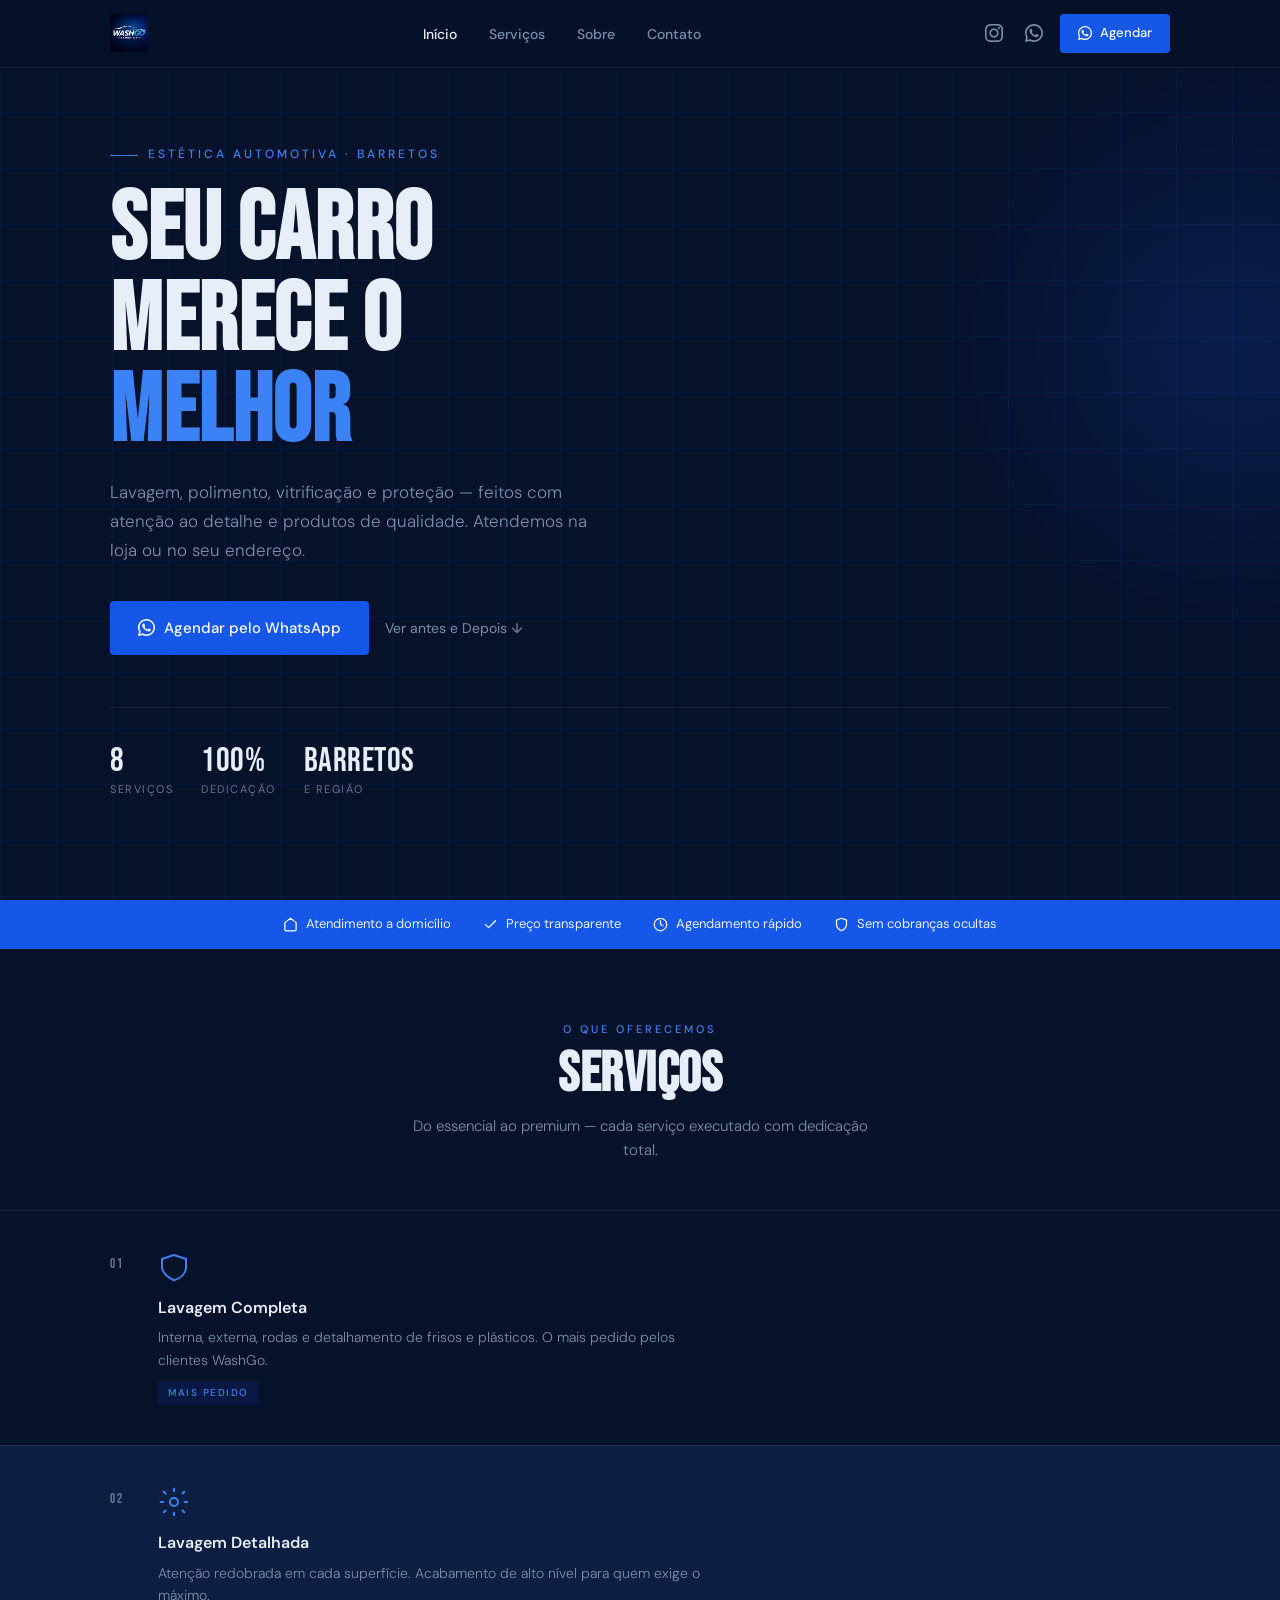
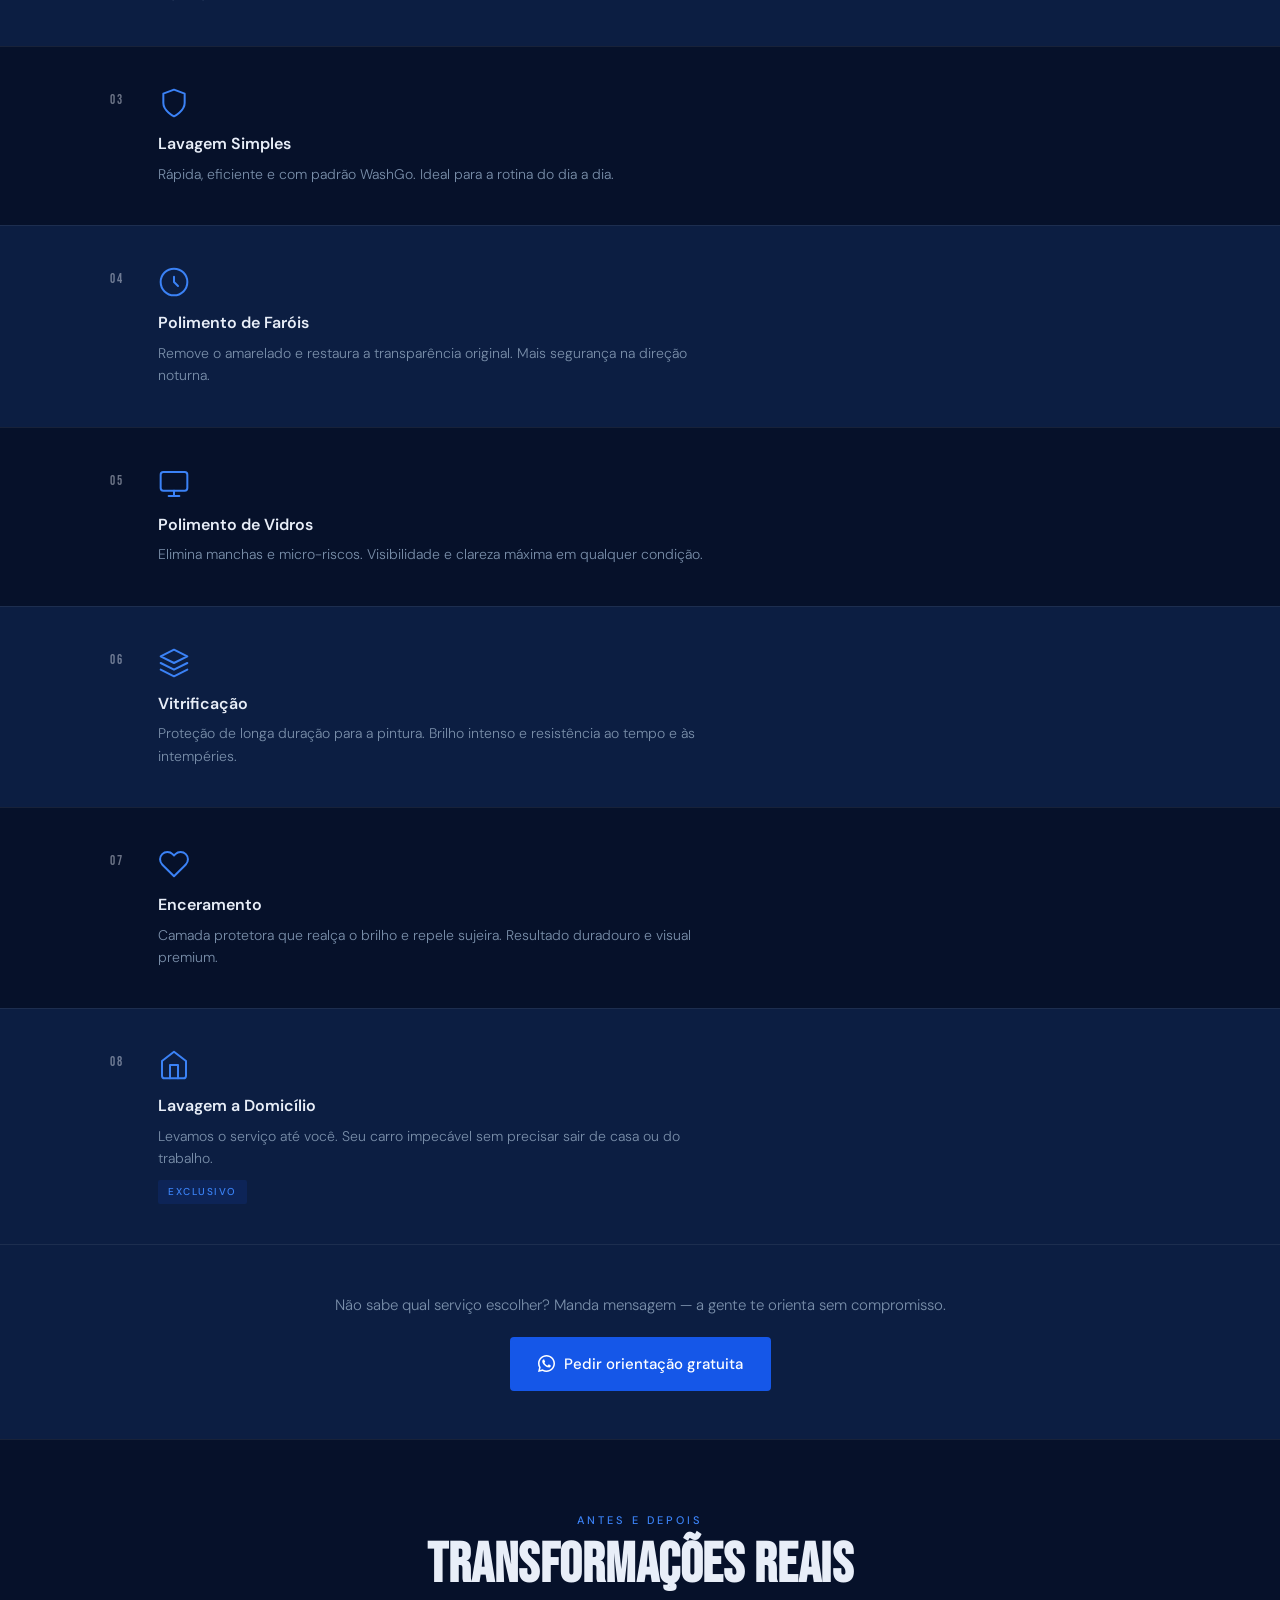
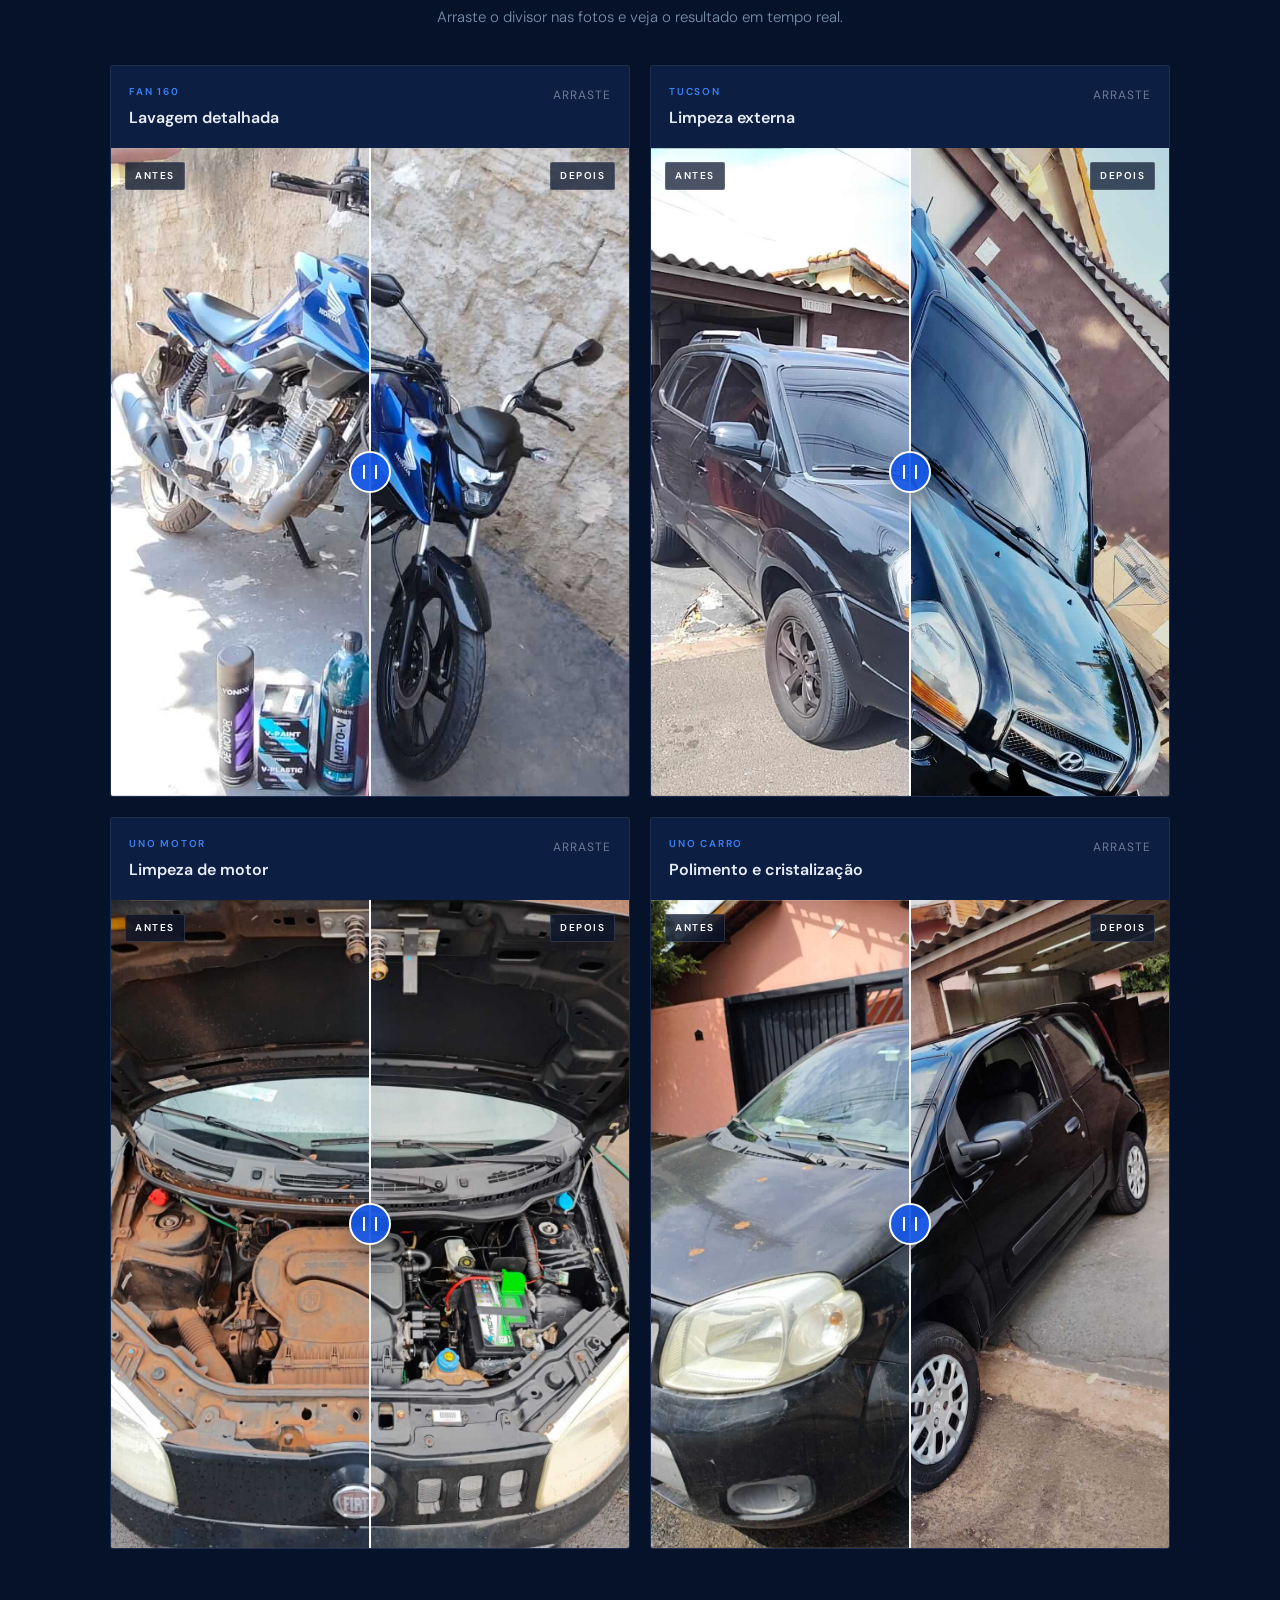
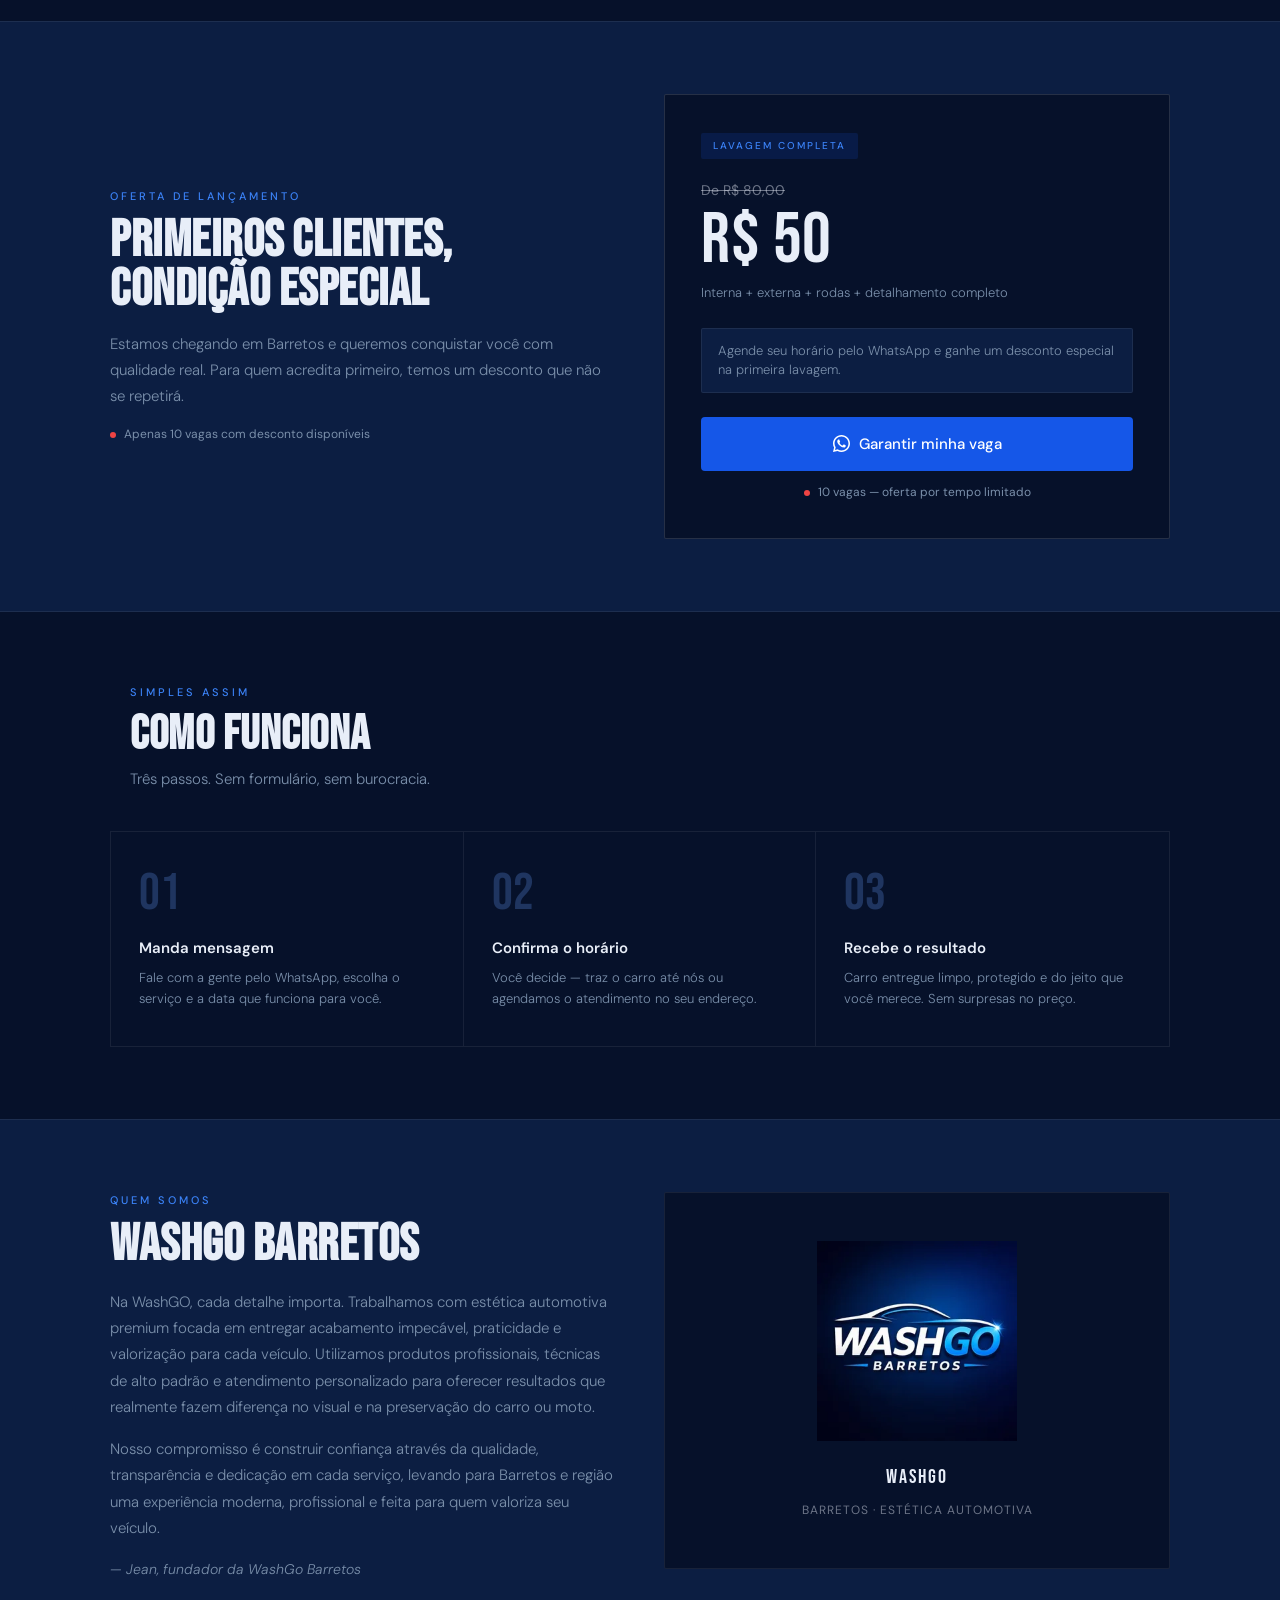
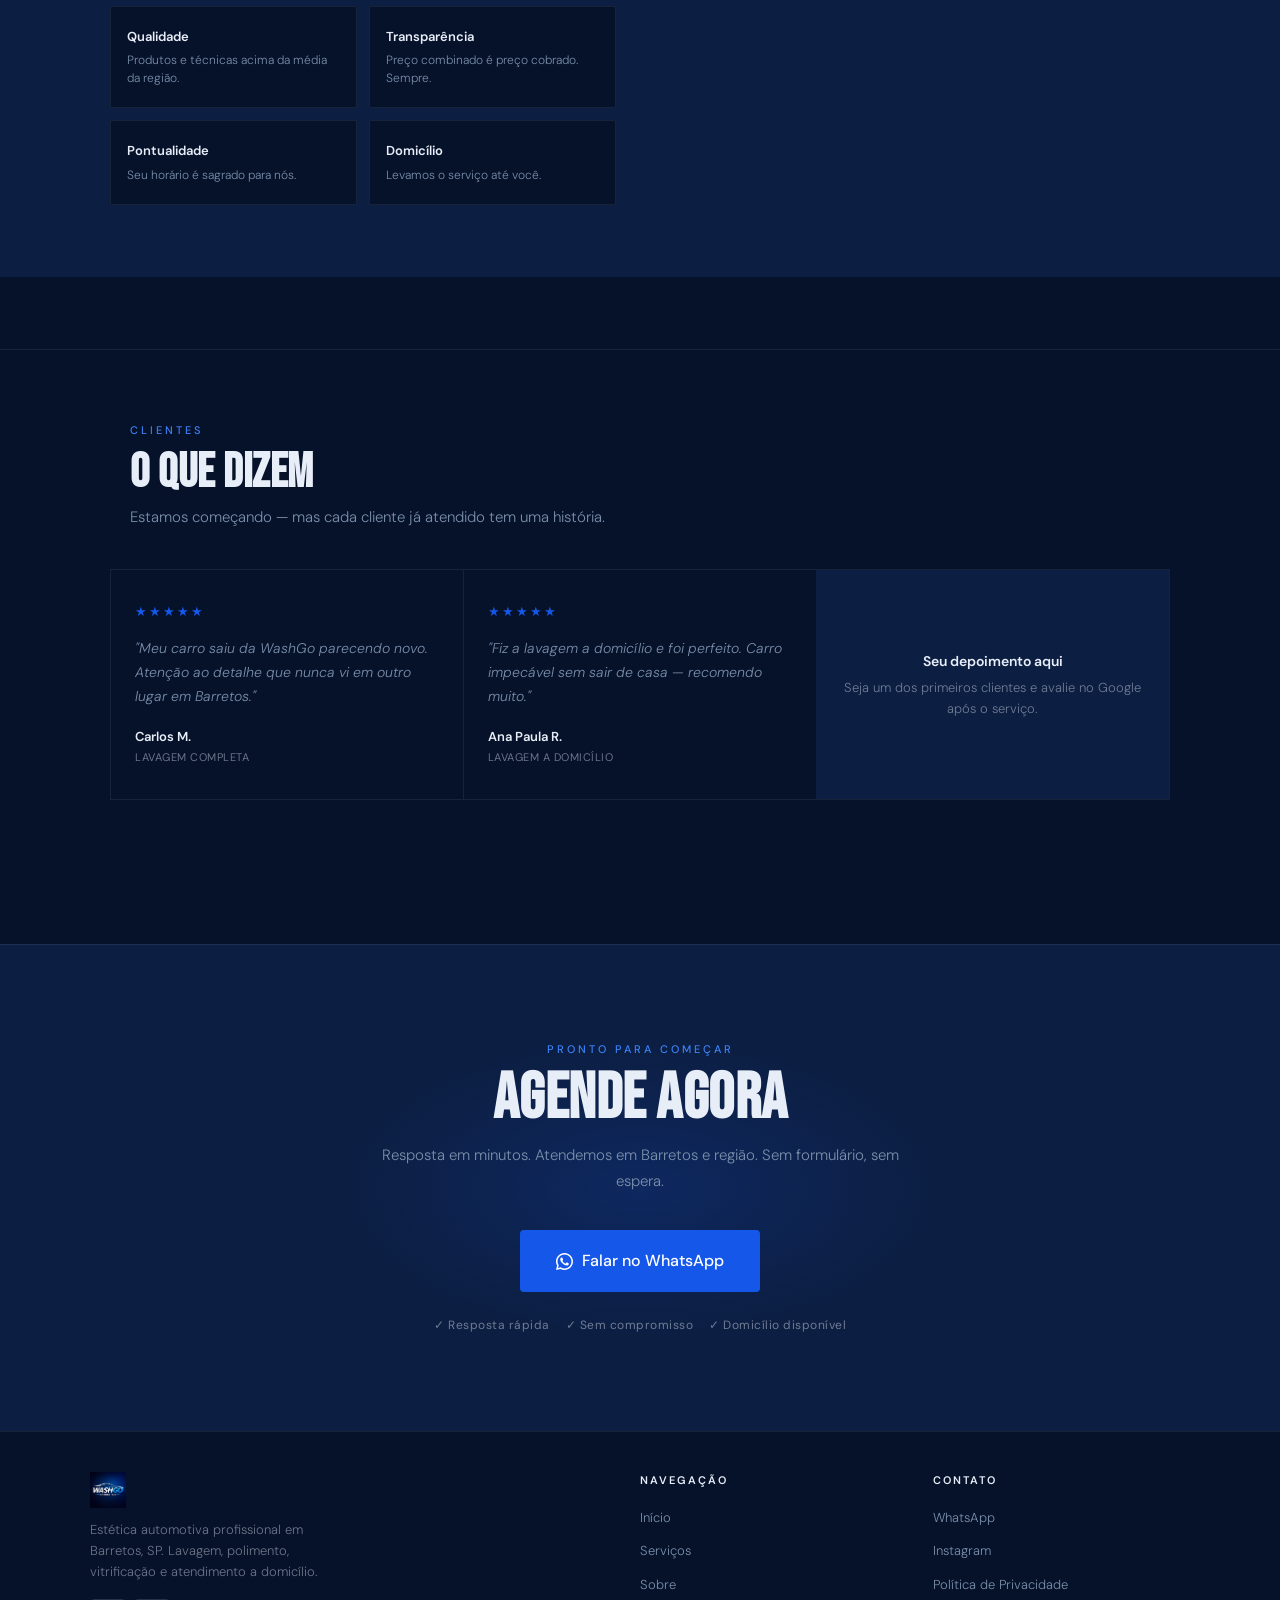
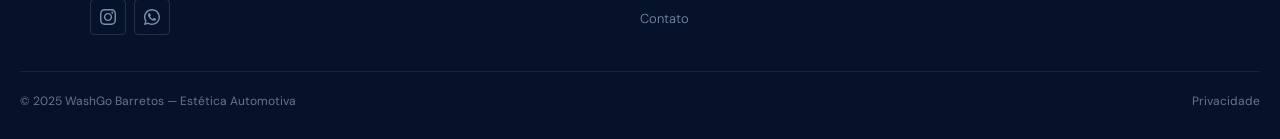
==== index.html @ 613e7454 "corrigindo para pages" ====
<!DOCTYPE html>
<html lang="pt-BR">
<head>
<meta charset="UTF-8">
<meta name="viewport" content="width=device-width, initial-scale=1.0">
<meta name="description" content="WashGo Barretos — Estética automotiva profissional. Lavagem, polimento, vitrificação e atendimento a domicílio em Barretos e região.">
<title>WashGo Barretos — Estética Automotiva</title>
<link rel="stylesheet" href="style.css">
<link rel="preconnect" href="https://fonts.googleapis.com">
<link href="https://fonts.googleapis.com/css2?family=Bebas+Neue&family=DM+Sans:ital,wght@0,300;0,400;0,500;0,600;1,300&display=swap" rel="stylesheet">
</head>
<body>

<!-- ═══ NAVBAR ═══ -->
<header id="navbar" role="banner">
  <div class="nav-inner">

    <!-- Logo -->
    <a href="#inicio" class="nav-logo" aria-label="WashGo Barretos — Início">
      <img src="[data-uri]" alt="WashGo Barretos" width="120" height="38">
    </a>

    <!-- Desktop links -->
    <nav aria-label="Navegação principal">
      <ul class="nav-links">
        <li><a href="#inicio">Início</a></li>
        <li><a href="#servicos">Serviços</a></li>
        <li><a href="#sobre">Sobre</a></li>
        <li><a href="#contato">Contato</a></li>
      </ul>
    </nav>

    <!-- Right side -->
    <div class="nav-right">
      <!-- Social icons -->
      <div class="nav-social" aria-label="Redes sociais">
        <a class="nav-icon" id="nav-insta" href="https://instagram.com/washgobarretos" target="_blank" rel="noopener" aria-label="Instagram WashGo">
          <svg viewBox="0 0 24 24" role="img" aria-hidden="true"><path d="M12 2.163c3.204 0 3.584.012 4.85.07 3.252.148 4.771 1.691 4.919 4.919.058 1.265.069 1.645.069 4.849 0 3.205-.012 3.584-.069 4.849-.149 3.225-1.664 4.771-4.919 4.919-1.266.058-1.644.07-4.85.07-3.204 0-3.584-.012-4.849-.07-3.26-.149-4.771-1.699-4.919-4.92-.058-1.265-.07-1.644-.07-4.849 0-3.204.013-3.583.07-4.849.149-3.227 1.664-4.771 4.919-4.919 1.266-.057 1.645-.069 4.849-.069zm0-2.163c-3.259 0-3.667.014-4.947.072-4.358.2-6.78 2.618-6.98 6.98-.059 1.281-.073 1.689-.073 4.948 0 3.259.014 3.668.072 4.948.2 4.358 2.618 6.78 6.98 6.98 1.281.058 1.689.072 4.948.072 3.259 0 3.668-.014 4.948-.072 4.354-.2 6.782-2.618 6.979-6.98.059-1.28.073-1.689.073-4.948 0-3.259-.014-3.667-.072-4.947-.196-4.354-2.617-6.78-6.979-6.98-1.281-.059-1.69-.073-4.949-.073zm0 5.838c-3.403 0-6.162 2.759-6.162 6.162s2.759 6.163 6.162 6.163 6.162-2.759 6.162-6.163c0-3.403-2.759-6.162-6.162-6.162zm0 10.162c-2.209 0-4-1.79-4-4 0-2.209 1.791-4 4-4s4 1.791 4 4c0 2.21-1.791 4-4 4zm6.406-11.845c-.796 0-1.441.645-1.441 1.44s.645 1.44 1.441 1.44c.795 0 1.439-.645 1.439-1.44s-.644-1.44-1.439-1.44z"/></svg>
        </a>
        <a class="nav-icon" id="nav-wa" href="#" target="_blank" rel="noopener" aria-label="WhatsApp WashGo">
          <svg viewBox="0 0 24 24" role="img" aria-hidden="true"><path d="M17.472 14.382c-.297-.149-1.758-.867-2.03-.967-.273-.099-.471-.148-.67.15-.197.297-.767.966-.94 1.164-.173.199-.347.223-.644.075-.297-.15-1.255-.463-2.39-1.475-.883-.788-1.48-1.761-1.653-2.059-.173-.297-.018-.458.13-.606.134-.133.298-.347.446-.52.149-.174.198-.298.298-.497.099-.198.05-.371-.025-.52-.075-.149-.669-1.612-.916-2.207-.242-.579-.487-.5-.669-.51-.173-.008-.371-.01-.57-.01-.198 0-.52.074-.792.372-.272.297-1.04 1.016-1.04 2.479 0 1.462 1.065 2.875 1.213 3.074.149.198 2.096 3.2 5.077 4.487.709.306 1.262.489 1.694.625.712.227 1.36.195 1.871.118.571-.085 1.758-.719 2.006-1.413.248-.694.248-1.289.173-1.413-.074-.124-.272-.198-.57-.347z"/><path d="M12 0C5.373 0 0 5.373 0 12c0 2.115.554 4.1 1.524 5.818L0 24l6.335-1.495A11.944 11.944 0 0012 24c6.627 0 12-5.373 12-12S18.626 0 12 0zm0 21.818a9.818 9.818 0 01-5.003-1.365l-.36-.213-3.76.887.942-3.659-.234-.376A9.792 9.792 0 012.18 12C2.18 6.57 6.57 2.18 12 2.18c5.428 0 9.818 4.39 9.818 9.82 0 5.428-4.39 9.818-9.818 9.818z"/></svg>
        </a>
      </div>

      <!-- Nav CTA -->
      <a class="btn-nav" id="nav-cta" href="#" aria-label="Agendar pelo WhatsApp">
        <svg viewBox="0 0 24 24" aria-hidden="true"><path d="M17.472 14.382c-.297-.149-1.758-.867-2.03-.967-.273-.099-.471-.148-.67.15-.197.297-.767.966-.94 1.164-.173.199-.347.223-.644.075-.297-.15-1.255-.463-2.39-1.475-.883-.788-1.48-1.761-1.653-2.059-.173-.297-.018-.458.13-.606.134-.133.298-.347.446-.52.149-.174.198-.298.298-.497.099-.198.05-.371-.025-.52-.075-.149-.669-1.612-.916-2.207-.242-.579-.487-.5-.669-.51-.173-.008-.371-.01-.57-.01-.198 0-.52.074-.792.372-.272.297-1.04 1.016-1.04 2.479 0 1.462 1.065 2.875 1.213 3.074.149.198 2.096 3.2 5.077 4.487.709.306 1.262.489 1.694.625.712.227 1.36.195 1.871.118.571-.085 1.758-.719 2.006-1.413.248-.694.248-1.289.173-1.413-.074-.124-.272-.198-.57-.347z"/><path d="M12 0C5.373 0 0 5.373 0 12c0 2.115.554 4.1 1.524 5.818L0 24l6.335-1.495A11.944 11.944 0 0012 24c6.627 0 12-5.373 12-12S18.626 0 12 0zm0 21.818a9.818 9.818 0 01-5.003-1.365l-.36-.213-3.76.887.942-3.659-.234-.376A9.792 9.792 0 012.18 12C2.18 6.57 6.57 2.18 12 2.18c5.428 0 9.818 4.39 9.818 9.82 0 5.428-4.39 9.818-9.818 9.818z"/></svg>
        Agendar
      </a>

      <!-- Hamburger (mobile only) -->
      <button class="hamburger" id="menuToggle" aria-label="Abrir menu" aria-expanded="false" aria-controls="mobileMenu">
        <span></span><span></span><span></span>
      </button>
    </div>
  </div>

  <!-- Mobile menu -->
  <nav id="mobileMenu" class="mobile-menu" aria-label="Menu mobile" aria-hidden="true">
    <a href="#inicio"   tabindex="-1">Início</a>
    <a href="#servicos" tabindex="-1">Serviços</a>
    <a href="#sobre"    tabindex="-1">Sobre</a>
    <a href="#contato"  tabindex="-1">Contato</a>
  </nav>
</header>

<!-- ═══ HERO ═══ -->
<main>
<section id="inicio" aria-label="Início">
  <div class="hero-grid" aria-hidden="true"></div>
  <div class="hero-glow" aria-hidden="true"></div>
  <div class="container">
    <div class="hero-content">
      <div class="hero-eyebrow">Estética Automotiva · Barretos</div>
      <h1 class="hero-title display">
        Seu carro<br>merece o<br><em>melhor</em>
      </h1>
      <p class="hero-desc">
        Lavagem, polimento, vitrificação e proteção —
        feitos com atenção ao detalhe e produtos de qualidade.
        Atendemos na loja ou no seu endereço.
      </p>
      <div class="hero-actions">
        <a class="btn-primary" id="hero-btn" href="#" aria-label="Agendar pelo WhatsApp">
          <svg viewBox="0 0 24 24" aria-hidden="true"><path d="M17.472 14.382c-.297-.149-1.758-.867-2.03-.967-.273-.099-.471-.148-.67.15-.197.297-.767.966-.94 1.164-.173.199-.347.223-.644.075-.297-.15-1.255-.463-2.39-1.475-.883-.788-1.48-1.761-1.653-2.059-.173-.297-.018-.458.13-.606.134-.133.298-.347.446-.52.149-.174.198-.298.298-.497.099-.198.05-.371-.025-.52-.075-.149-.669-1.612-.916-2.207-.242-.579-.487-.5-.669-.51-.173-.008-.371-.01-.57-.01-.198 0-.52.074-.792.372-.272.297-1.04 1.016-1.04 2.479 0 1.462 1.065 2.875 1.213 3.074.149.198 2.096 3.2 5.077 4.487.709.306 1.262.489 1.694.625.712.227 1.36.195 1.871.118.571-.085 1.758-.719 2.006-1.413.248-.694.248-1.289.173-1.413-.074-.124-.272-.198-.57-.347z"/><path d="M12 0C5.373 0 0 5.373 0 12c0 2.115.554 4.1 1.524 5.818L0 24l6.335-1.495A11.944 11.944 0 0012 24c6.627 0 12-5.373 12-12S18.626 0 12 0zm0 21.818a9.818 9.818 0 01-5.003-1.365l-.36-.213-3.76.887.942-3.659-.234-.376A9.792 9.792 0 012.18 12C2.18 6.57 6.57 2.18 12 2.18c5.428 0 9.818 4.39 9.818 9.82 0 5.428-4.39 9.818-9.818 9.818z"/></svg>
          Agendar pelo WhatsApp
        </a>
        <a class="btn-ghost" href="#antes-depois">Ver antes e Depois ↓</a>
      </div>
      <div class="hero-stats" role="list" aria-label="Destaques">
        <div role="listitem"><div class="stat-num">8</div><div class="stat-label">Serviços</div></div>
        <div role="listitem"><div class="stat-num">100%</div><div class="stat-label">Dedicação</div></div>
        <div role="listitem"><div class="stat-num">Barretos</div><div class="stat-label">e região</div></div>
      </div>
    </div>
  </div>
</section>

<!-- STRIPE -->
<div class="stripe" aria-label="Diferenciais">
  <div class="stripe-inner">
    <div class="stripe-item"><svg viewBox="0 0 24 24"><path d="M3 9l9-7 9 7v11a2 2 0 01-2 2H5a2 2 0 01-2-2z"/></svg>Atendimento a domicílio</div>
    <div class="stripe-item"><svg viewBox="0 0 24 24"><polyline points="20 6 9 17 4 12"/></svg>Preço transparente</div>
    <div class="stripe-item"><svg viewBox="0 0 24 24"><circle cx="12" cy="12" r="10"/><polyline points="12 6 12 12 16 14"/></svg>Agendamento rápido</div>
    <div class="stripe-item"><svg viewBox="0 0 24 24"><path d="M12 22s8-4 8-10V5l-8-3-8 3v7c0 6 8 10 8 10z"/></svg>Sem cobranças ocultas</div>
  </div>
</div>

<!-- ═══ SERVIÇOS ═══ -->
<section id="servicos" aria-labelledby="servicos-titulo">
  <div class="servicos-header reveal">
    <span class="label">O que oferecemos</span>
    <h2 class="servicos-title display" id="servicos-titulo">Serviços</h2>
    <p class="servicos-sub">Do essencial ao premium — cada serviço executado com dedicação total.</p>
  </div>

  <div class="servicos-grid" role="list">

    <article class="servico reveal" role="listitem">
      <div class="servico-inner container">
        <span class="servico-num" aria-hidden="true">01</span>
        <div class="servico-body">
          <div class="servico-icon" aria-hidden="true"><svg viewBox="0 0 24 24"><path d="M3 6l9-3 9 3v6c0 5-4 8.5-9 10C7 19.5 3 16 3 12V6z"/></svg></div>
          <h3 class="servico-nome">Lavagem Completa</h3>
          <p class="servico-desc">Interna, externa, rodas e detalhamento de frisos e plásticos. O mais pedido pelos clientes WashGo.</p>
          <span class="servico-badge">Mais pedido</span>
        </div>
      </div>
    </article>

    <article class="servico reveal" role="listitem">
      <div class="servico-inner container">
        <span class="servico-num" aria-hidden="true">02</span>
        <div class="servico-body">
          <div class="servico-icon" aria-hidden="true"><svg viewBox="0 0 24 24"><circle cx="12" cy="12" r="3"/><path d="M12 2v2M12 20v2M4.22 4.22l1.42 1.42M18.36 18.36l1.42 1.42M2 12h2M20 12h2M4.22 19.78l1.42-1.42M18.36 5.64l1.42-1.42"/></svg></div>
          <h3 class="servico-nome">Lavagem Detalhada</h3>
          <p class="servico-desc">Atenção redobrada em cada superfície. Acabamento de alto nível para quem exige o máximo.</p>
        </div>
      </div>
    </article>

    <article class="servico reveal" role="listitem">
      <div class="servico-inner container">
        <span class="servico-num" aria-hidden="true">03</span>
        <div class="servico-body">
          <div class="servico-icon" aria-hidden="true"><svg viewBox="0 0 24 24"><path d="M12 22s8-4 8-10V5l-8-3-8 3v7c0 6 8 10 8 10z"/></svg></div>
          <h3 class="servico-nome">Lavagem Simples</h3>
          <p class="servico-desc">Rápida, eficiente e com padrão WashGo. Ideal para a rotina do dia a dia.</p>
        </div>
      </div>
    </article>

    <article class="servico reveal" role="listitem">
      <div class="servico-inner container">
        <span class="servico-num" aria-hidden="true">04</span>
        <div class="servico-body">
          <div class="servico-icon" aria-hidden="true"><svg viewBox="0 0 24 24"><circle cx="12" cy="12" r="10"/><path d="M12 8v4l3 3"/></svg></div>
          <h3 class="servico-nome">Polimento de Faróis</h3>
          <p class="servico-desc">Remove o amarelado e restaura a transparência original. Mais segurança na direção noturna.</p>
        </div>
      </div>
    </article>

    <article class="servico reveal" role="listitem">
      <div class="servico-inner container">
        <span class="servico-num" aria-hidden="true">05</span>
        <div class="servico-body">
          <div class="servico-icon" aria-hidden="true"><svg viewBox="0 0 24 24"><rect x="2" y="3" width="20" height="14" rx="2"/><path d="M8 21h8M12 17v4"/></svg></div>
          <h3 class="servico-nome">Polimento de Vidros</h3>
          <p class="servico-desc">Elimina manchas e micro-riscos. Visibilidade e clareza máxima em qualquer condição.</p>
        </div>
      </div>
    </article>

    <article class="servico reveal" role="listitem">
      <div class="servico-inner container">
        <span class="servico-num" aria-hidden="true">06</span>
        <div class="servico-body">
          <div class="servico-icon" aria-hidden="true"><svg viewBox="0 0 24 24"><path d="M12 2L2 7l10 5 10-5-10-5zM2 17l10 5 10-5M2 12l10 5 10-5"/></svg></div>
          <h3 class="servico-nome">Vitrificação</h3>
          <p class="servico-desc">Proteção de longa duração para a pintura. Brilho intenso e resistência ao tempo e às intempéries.</p>
        </div>
      </div>
    </article>

    <article class="servico reveal" role="listitem">
      <div class="servico-inner container">
        <span class="servico-num" aria-hidden="true">07</span>
        <div class="servico-body">
          <div class="servico-icon" aria-hidden="true"><svg viewBox="0 0 24 24"><path d="M20.84 4.61a5.5 5.5 0 0 0-7.78 0L12 5.67l-1.06-1.06a5.5 5.5 0 0 0-7.78 7.78l1.06 1.06L12 21.23l7.78-7.78 1.06-1.06a5.5 5.5 0 0 0 0-7.78z"/></svg></div>
          <h3 class="servico-nome">Enceramento</h3>
          <p class="servico-desc">Camada protetora que realça o brilho e repele sujeira. Resultado duradouro e visual premium.</p>
        </div>
      </div>
    </article>

    <article class="servico reveal" role="listitem">
      <div class="servico-inner container">
        <span class="servico-num" aria-hidden="true">08</span>
        <div class="servico-body">
          <div class="servico-icon" aria-hidden="true"><svg viewBox="0 0 24 24"><path d="M3 9l9-7 9 7v11a2 2 0 01-2 2H5a2 2 0 01-2-2z"/><polyline points="9,22 9,12 15,12 15,22"/></svg></div>
          <h3 class="servico-nome">Lavagem a Domicílio</h3>
          <p class="servico-desc">Levamos o serviço até você. Seu carro impecável sem precisar sair de casa ou do trabalho.</p>
          <span class="servico-badge">Exclusivo</span>
        </div>
      </div>
    </article>

  </div>

  <div class="servicos-cta reveal">
    <p>Não sabe qual serviço escolher? Manda mensagem — a gente te orienta sem compromisso.</p>
    <a class="btn-primary" id="servicos-btn" href="#" aria-label="Pedir orientação pelo WhatsApp">
      <svg viewBox="0 0 24 24" aria-hidden="true"><path d="M17.472 14.382c-.297-.149-1.758-.867-2.03-.967-.273-.099-.471-.148-.67.15-.197.297-.767.966-.94 1.164-.173.199-.347.223-.644.075-.297-.15-1.255-.463-2.39-1.475-.883-.788-1.48-1.761-1.653-2.059-.173-.297-.018-.458.13-.606.134-.133.298-.347.446-.52.149-.174.198-.298.298-.497.099-.198.05-.371-.025-.52-.075-.149-.669-1.612-.916-2.207-.242-.579-.487-.5-.669-.51-.173-.008-.371-.01-.57-.01-.198 0-.52.074-.792.372-.272.297-1.04 1.016-1.04 2.479 0 1.462 1.065 2.875 1.213 3.074.149.198 2.096 3.2 5.077 4.487.709.306 1.262.489 1.694.625.712.227 1.36.195 1.871.118.571-.085 1.758-.719 2.006-1.413.248-.694.248-1.289.173-1.413-.074-.124-.272-.198-.57-.347z"/><path d="M12 0C5.373 0 0 5.373 0 12c0 2.115.554 4.1 1.524 5.818L0 24l6.335-1.495A11.944 11.944 0 0012 24c6.627 0 12-5.373 12-12S18.626 0 12 0zm0 21.818a9.818 9.818 0 01-5.003-1.365l-.36-.213-3.76.887.942-3.659-.234-.376A9.792 9.792 0 012.18 12C2.18 6.57 6.57 2.18 12 2.18c5.428 0 9.818 4.39 9.818 9.82 0 5.428-4.39 9.818-9.818 9.818z"/></svg>
      Pedir orientação gratuita
    </a>
  </div>
</section>


<!-- ═══ ANTES / DEPOIS ═══ -->
<section id="antes-depois" aria-labelledby="comparativo-titulo">
  <div class="comparativo-header reveal">
    <span class="label">Antes e depois</span>
    <h2 class="comparativo-title display" id="comparativo-titulo">Transformações reais</h2>
    <p class="comparativo-sub">Arraste o divisor nas fotos e veja o resultado em tempo real.</p>
  </div>

  <div class="comparativo-grid container" role="list">
    <article class="comparativo-card reveal" role="listitem">
      <div class="comparativo-info">
        <div><span>Fan 160</span><h3>Lavagem detalhada</h3></div>
        <p>Arraste</p>
      </div>
      <div class="before-after">
        <img class="after-img" src="fotosProdutos/Fan160Limpa.jpg" alt="Fan 160 limpa depois da lavagem" loading="lazy">
        <img class="before-img" src="fotosProdutos/Fan160Suja.jpg" alt="Fan 160 suja antes da lavagem" loading="lazy">
        <span class="ba-divider" aria-hidden="true"></span>
        <input type="range" min="0" max="100" value="50" aria-label="Comparar antes e depois da Fan 160">
      </div>
    </article>

    <article class="comparativo-card reveal" role="listitem">
      <div class="comparativo-info">
        <div><span>Tucson</span><h3>Limpeza externa</h3></div>
        <p>Arraste</p>
      </div>
      <div class="before-after">
        <img class="after-img" src="fotosProdutos/TucsonLimpa.jpg" alt="Tucson limpa depois da lavagem" loading="lazy">
        <img class="before-img" src="fotosProdutos/TucsonSuja.jpg" alt="Tucson suja antes da lavagem" loading="lazy">
        <span class="ba-divider" aria-hidden="true"></span>
        <input type="range" min="0" max="100" value="50" aria-label="Comparar antes e depois da Tucson">
      </div>
    </article>

    <article class="comparativo-card reveal" role="listitem">
      <div class="comparativo-info">
        <div><span>Uno motor</span><h3>Limpeza de motor</h3></div>
        <p>Arraste</p>
      </div>
      <div class="before-after">
        <img class="after-img" src="fotosProdutos/UnoMotorLimpo.jpeg" alt="Motor do Uno limpo depois da limpeza" loading="lazy">
        <img class="before-img" src="fotosProdutos/UnoMotorSujo.jpeg" alt="Motor do Uno sujo antes da limpeza" loading="lazy">
        <span class="ba-divider" aria-hidden="true"></span>
        <input type="range" min="0" max="100" value="50" aria-label="Comparar antes e depois do motor do Uno">
      </div>
    </article>

    <article class="comparativo-card reveal" role="listitem">
      <div class="comparativo-info">
        <div><span>Uno carro</span><h3>Polimento e cristalização</h3></div>
        <p>Arraste</p>
      </div>
      <div class="before-after">
        <img class="after-img" src="fotosProdutos/UnoPoliECrista.jpeg" alt="Uno polido e cristalizado depois do serviço" loading="lazy">
        <img class="before-img" src="fotosProdutos/UnoSujo.jpeg" alt="Uno sujo antes do serviço" loading="lazy">
        <span class="ba-divider" aria-hidden="true"></span>
        <input type="range" min="0" max="100" value="50" aria-label="Comparar antes e depois do Uno">
      </div>
    </article>
  </div>
</section>

<!-- ═══ OFERTA ═══ -->
<section class="lancamento-section" aria-labelledby="oferta-titulo">
  <div class="lancamento-inner">
    <div class="lancamento-texto reveal">
      <span class="label">Oferta de lançamento</span>
      <h2 class="display" style="font-size:clamp(36px,8vw,52px);color:var(--text);margin-bottom:16px" id="oferta-titulo">
        Primeiros clientes,<br>condição especial
      </h2>
      <p style="font-size:15px;color:var(--text2);font-weight:300;line-height:1.75;margin-bottom:12px">
        Estamos chegando em Barretos e queremos conquistar você com qualidade real. Para quem acredita primeiro, temos um desconto que não se repetirá.
      </p>
      <div class="vagas-alert" aria-live="polite">
        <span class="dot-live" aria-hidden="true"></span>
        <span>Apenas 10 vagas com desconto disponíveis</span>
      </div>
    </div>
    <div class="oferta-card reveal">
      <div class="oferta-tag">Lavagem Completa</div>
      <div class="oferta-de" aria-label="Preço original: R$ 80,00">De R$ 80,00</div>
      <div class="oferta-por display" aria-label="Por apenas R$ 50">R$ 50</div>
      <div class="oferta-desc">Interna + externa + rodas + detalhamento completo</div>
      <div class="oferta-instrucao">
          Agende seu horário pelo WhatsApp e ganhe um desconto especial na primeira lavagem. 
      </div>
      <a class="btn-primary" id="oferta-btn" href="#" style="width:100%;justify-content:center" aria-label="Garantir vaga com desconto pelo WhatsApp">
        <svg viewBox="0 0 24 24" aria-hidden="true"><path d="M17.472 14.382c-.297-.149-1.758-.867-2.03-.967-.273-.099-.471-.148-.67.15-.197.297-.767.966-.94 1.164-.173.199-.347.223-.644.075-.297-.15-1.255-.463-2.39-1.475-.883-.788-1.48-1.761-1.653-2.059-.173-.297-.018-.458.13-.606.134-.133.298-.347.446-.52.149-.174.198-.298.298-.497.099-.198.05-.371-.025-.52-.075-.149-.669-1.612-.916-2.207-.242-.579-.487-.5-.669-.51-.173-.008-.371-.01-.57-.01-.198 0-.52.074-.792.372-.272.297-1.04 1.016-1.04 2.479 0 1.462 1.065 2.875 1.213 3.074.149.198 2.096 3.2 5.077 4.487.709.306 1.262.489 1.694.625.712.227 1.36.195 1.871.118.571-.085 1.758-.719 2.006-1.413.248-.694.248-1.289.173-1.413-.074-.124-.272-.198-.57-.347z"/><path d="M12 0C5.373 0 0 5.373 0 12c0 2.115.554 4.1 1.524 5.818L0 24l6.335-1.495A11.944 11.944 0 0012 24c6.627 0 12-5.373 12-12S18.626 0 12 0zm0 21.818a9.818 9.818 0 01-5.003-1.365l-.36-.213-3.76.887.942-3.659-.234-.376A9.792 9.792 0 012.18 12C2.18 6.57 6.57 2.18 12 2.18c5.428 0 9.818 4.39 9.818 9.82 0 5.428-4.39 9.818-9.818 9.818z"/></svg>
        Garantir minha vaga
      </a>
      <div class="vagas-alert" style="justify-content:center;margin-top:12px">
        <span class="dot-live" aria-hidden="true"></span>
        <span>10 vagas — oferta por tempo limitado</span>
      </div>
    </div>
  </div>
</section>

<!-- ═══ COMO FUNCIONA ═══ -->
<section id="como-funciona" aria-labelledby="funciona-titulo">
  <div class="container">
    <div class="passos-header reveal">
      <span class="label">Simples assim</span>
      <h2 class="passos-title display" id="funciona-titulo">Como funciona</h2>
      <p style="font-size:15px;color:var(--text2);font-weight:300">Três passos. Sem formulário, sem burocracia.</p>
    </div>
  </div>
  <div class="passos-list" role="list" aria-label="Passos para agendamento">
    <div class="passo reveal" role="listitem">
      <div class="passo-num" aria-hidden="true">01</div>
      <h3 class="passo-titulo">Manda mensagem</h3>
      <p class="passo-desc">Fale com a gente pelo WhatsApp, escolha o serviço e a data que funciona para você.</p>
    </div>
    <div class="passo reveal" role="listitem">
      <div class="passo-num" aria-hidden="true">02</div>
      <h3 class="passo-titulo">Confirma o horário</h3>
      <p class="passo-desc">Você decide — traz o carro até nós ou agendamos o atendimento no seu endereço.</p>
    </div>
    <div class="passo reveal" role="listitem">
      <div class="passo-num" aria-hidden="true">03</div>
      <h3 class="passo-titulo">Recebe o resultado</h3>
      <p class="passo-desc">Carro entregue limpo, protegido e do jeito que você merece. Sem surpresas no preço.</p>
    </div>
  </div>
</section>

<!-- ═══ SOBRE ═══ -->
<section id="sobre" aria-labelledby="sobre-titulo">
  <div class="sobre-inner">
    <div class="sobre-texto reveal">
      <span class="label">Quem somos</span>
      <h2 class="sobre-title display" id="sobre-titulo">WashGo Barretos</h2>
      <p>Na WashGO, cada detalhe importa. Trabalhamos com estética automotiva premium focada em entregar acabamento impecável, praticidade e valorização para cada veículo. Utilizamos produtos profissionais, técnicas de alto padrão e atendimento personalizado para oferecer resultados que realmente fazem diferença no visual e na preservação do carro ou moto.</p>
      <p>Nosso compromisso é construir confiança através da qualidade, transparência e dedicação em cada serviço, levando para Barretos e região uma experiência moderna, profissional e feita para quem valoriza seu veículo.</p>
      <p style="color:var(--text2);font-size:14px;font-style:italic">— Jean, fundador da WashGo Barretos</p>
      <div class="sobre-valores" style="margin-top:24px">
        <div class="valor">
          <div class="valor-titulo">Qualidade</div>
          <div class="valor-desc">Produtos e técnicas acima da média da região.</div>
        </div>
        <div class="valor">
          <div class="valor-titulo">Transparência</div>
          <div class="valor-desc">Preço combinado é preço cobrado. Sempre.</div>
        </div>
        <div class="valor">
          <div class="valor-titulo">Pontualidade</div>
          <div class="valor-desc">Seu horário é sagrado para nós.</div>
        </div>
        <div class="valor">
          <div class="valor-titulo">Domicílio</div>
          <div class="valor-desc">Levamos o serviço até você.</div>
        </div>
      </div>
    </div>
    <div class="sobre-logo reveal" aria-hidden="true">
      <img src="[data-uri]" alt="Logo WashGo Barretos" width="200">
      <div class="sobre-logo-nome">WASHGO</div>
      <div class="sobre-logo-sub">Barretos · Estética Automotiva</div>
    </div>
  </div>
</section>

<!-- ═══ DEPOIMENTOS ═══ -->
<section aria-labelledby="depo-titulo">
  <div class="depo-section">
    <div class="container">
      <div class="depo-header reveal">
        <span class="label">Clientes</span>
        <h2 class="depo-title display" id="depo-titulo">O que dizem</h2>
        <p style="font-size:15px;color:var(--text2);font-weight:300">Estamos começando — mas cada cliente já atendido tem uma história.</p>
      </div>
    </div>
    <div class="depo-grid" role="list">
      <article class="depo reveal" role="listitem">
        <div class="depo-stars" aria-label="5 estrelas"><span>★</span><span>★</span><span>★</span><span>★</span><span>★</span></div>
        <p class="depo-texto">"Meu carro saiu da WashGo parecendo novo. Atenção ao detalhe que nunca vi em outro lugar em Barretos."</p>
        <div class="depo-nome">Carlos M.</div>
        <div class="depo-servico">Lavagem Completa</div>
      </article>
      <article class="depo reveal" role="listitem">
        <div class="depo-stars" aria-label="5 estrelas"><span>★</span><span>★</span><span>★</span><span>★</span><span>★</span></div>
        <p class="depo-texto">"Fiz a lavagem a domicílio e foi perfeito. Carro impecável sem sair de casa — recomendo muito."</p>
        <div class="depo-nome">Ana Paula R.</div>
        <div class="depo-servico">Lavagem a Domicílio</div>
      </article>
      <div class="depo depo-empty reveal" role="listitem" aria-label="Espaço para futuros depoimentos">
        <strong>Seu depoimento aqui</strong>
        <p>Seja um dos primeiros clientes e avalie no Google após o serviço.</p>
      </div>
    </div>
  </div>
</section>

<!-- ═══ CONTATO / CTA FINAL ═══ -->
<section id="contato" class="cta-section" aria-labelledby="cta-titulo">
  <div class="cta-glow" aria-hidden="true"></div>
  <div class="cta-content">
    <span class="label" style="color:var(--accent2)">Pronto para começar</span>
    <h2 class="cta-title display" id="cta-titulo">Agende agora</h2>
    <p class="cta-desc">Resposta em minutos. Atendemos em Barretos e região. Sem formulário, sem espera.</p>
    <a class="btn-primary" id="cta-final-btn" href="#" style="font-size:16px;padding:18px 36px;margin:0 auto" aria-label="Agendar pelo WhatsApp">
      <svg viewBox="0 0 24 24" aria-hidden="true"><path d="M17.472 14.382c-.297-.149-1.758-.867-2.03-.967-.273-.099-.471-.148-.67.15-.197.297-.767.966-.94 1.164-.173.199-.347.223-.644.075-.297-.15-1.255-.463-2.39-1.475-.883-.788-1.48-1.761-1.653-2.059-.173-.297-.018-.458.13-.606.134-.133.298-.347.446-.52.149-.174.198-.298.298-.497.099-.198.05-.371-.025-.52-.075-.149-.669-1.612-.916-2.207-.242-.579-.487-.5-.669-.51-.173-.008-.371-.01-.57-.01-.198 0-.52.074-.792.372-.272.297-1.04 1.016-1.04 2.479 0 1.462 1.065 2.875 1.213 3.074.149.198 2.096 3.2 5.077 4.487.709.306 1.262.489 1.694.625.712.227 1.36.195 1.871.118.571-.085 1.758-.719 2.006-1.413.248-.694.248-1.289.173-1.413-.074-.124-.272-.198-.57-.347z"/><path d="M12 0C5.373 0 0 5.373 0 12c0 2.115.554 4.1 1.524 5.818L0 24l6.335-1.495A11.944 11.944 0 0012 24c6.627 0 12-5.373 12-12S18.626 0 12 0zm0 21.818a9.818 9.818 0 01-5.003-1.365l-.36-.213-3.76.887.942-3.659-.234-.376A9.792 9.792 0 012.18 12C2.18 6.57 6.57 2.18 12 2.18c5.428 0 9.818 4.39 9.818 9.82 0 5.428-4.39 9.818-9.818 9.818z"/></svg>
      Falar no WhatsApp
    </a>
    <div class="cta-selos" role="list" aria-label="Garantias">
      <span role="listitem">✓ Resposta rápida</span>
      <span role="listitem">✓ Sem compromisso</span>
      <span role="listitem">✓ Domicílio disponível</span>
    </div>
  </div>
</section>
</main>

<!-- ═══ FOOTER ═══ -->
<footer role="contentinfo">
  <div class="footer-inner">
    <div class="footer-brand">
      <img src="[data-uri]" alt="WashGo Barretos" width="100">
      <p style="margin-top:12px">Estética automotiva profissional em Barretos, SP. Lavagem, polimento, vitrificação e atendimento a domicílio.</p>
      <div class="footer-social" aria-label="Redes sociais">
        <a id="footer-insta" href="https://instagram.com/washgobarretos" target="_blank" rel="noopener" aria-label="Instagram">
          <svg viewBox="0 0 24 24" aria-hidden="true"><path d="M12 2.163c3.204 0 3.584.012 4.85.07 3.252.148 4.771 1.691 4.919 4.919.058 1.265.069 1.645.069 4.849 0 3.205-.012 3.584-.069 4.849-.149 3.225-1.664 4.771-4.919 4.919-1.266.058-1.644.07-4.85.07-3.204 0-3.584-.012-4.849-.07-3.26-.149-4.771-1.699-4.919-4.92-.058-1.265-.07-1.644-.07-4.849 0-3.204.013-3.583.07-4.849.149-3.227 1.664-4.771 4.919-4.919 1.266-.057 1.645-.069 4.849-.069zm0-2.163c-3.259 0-3.667.014-4.947.072-4.358.2-6.78 2.618-6.98 6.98-.059 1.281-.073 1.689-.073 4.948 0 3.259.014 3.668.072 4.948.2 4.358 2.618 6.78 6.98 6.98 1.281.058 1.689.072 4.948.072 3.259 0 3.668-.014 4.948-.072 4.354-.2 6.782-2.618 6.979-6.98.059-1.28.073-1.689.073-4.948 0-3.259-.014-3.667-.072-4.947-.196-4.354-2.617-6.78-6.979-6.98-1.281-.059-1.69-.073-4.949-.073zm0 5.838c-3.403 0-6.162 2.759-6.162 6.162s2.759 6.163 6.162 6.163 6.162-2.759 6.162-6.163c0-3.403-2.759-6.162-6.162-6.162zm0 10.162c-2.209 0-4-1.79-4-4 0-2.209 1.791-4 4-4s4 1.791 4 4c0 2.21-1.791 4-4 4zm6.406-11.845c-.796 0-1.441.645-1.441 1.44s.645 1.44 1.441 1.44c.795 0 1.439-.645 1.439-1.44s-.644-1.44-1.439-1.44z"/></svg>
        </a>
        <a id="footer-wa" href="#" target="_blank" rel="noopener" aria-label="WhatsApp">
          <svg viewBox="0 0 24 24" aria-hidden="true"><path d="M17.472 14.382c-.297-.149-1.758-.867-2.03-.967-.273-.099-.471-.148-.67.15-.197.297-.767.966-.94 1.164-.173.199-.347.223-.644.075-.297-.15-1.255-.463-2.39-1.475-.883-.788-1.48-1.761-1.653-2.059-.173-.297-.018-.458.13-.606.134-.133.298-.347.446-.52.149-.174.198-.298.298-.497.099-.198.05-.371-.025-.52-.075-.149-.669-1.612-.916-2.207-.242-.579-.487-.5-.669-.51-.173-.008-.371-.01-.57-.01-.198 0-.52.074-.792.372-.272.297-1.04 1.016-1.04 2.479 0 1.462 1.065 2.875 1.213 3.074.149.198 2.096 3.2 5.077 4.487.709.306 1.262.489 1.694.625.712.227 1.36.195 1.871.118.571-.085 1.758-.719 2.006-1.413.248-.694.248-1.289.173-1.413-.074-.124-.272-.198-.57-.347z"/><path d="M12 0C5.373 0 0 5.373 0 12c0 2.115.554 4.1 1.524 5.818L0 24l6.335-1.495A11.944 11.944 0 0012 24c6.627 0 12-5.373 12-12S18.626 0 12 0zm0 21.818a9.818 9.818 0 01-5.003-1.365l-.36-.213-3.76.887.942-3.659-.234-.376A9.792 9.792 0 012.18 12C2.18 6.57 6.57 2.18 12 2.18c5.428 0 9.818 4.39 9.818 9.82 0 5.428-4.39 9.818-9.818 9.818z"/></svg>
        </a>
      </div>
    </div>
    <div>
      <div class="footer-col-title">Navegação</div>
      <ul class="footer-links-list">
        <li><a href="#inicio">Início</a></li>
        <li><a href="#servicos">Serviços</a></li>
        <li><a href="#sobre">Sobre</a></li>
        <li><a href="#contato">Contato</a></li>
      </ul>
    </div>
    <div>
      <div class="footer-col-title">Contato</div>
      <ul class="footer-links-list">
        <li><a id="footer-wa2" href="#">WhatsApp</a></li>
        <li><a href="https://instagram.com/washgobarretos" target="_blank" rel="noopener">Instagram</a></li>
        <li><a href="privacidade.html">Política de Privacidade</a></li>
      </ul>
    </div>
  </div>
  <div class="footer-bottom">
    <p>© 2025 WashGo Barretos — Estética Automotiva</p>
    <a href="privacidade.html">Privacidade</a>
  </div>
</footer>

<script src="script.js" defer></script>
</body>
</html>
---- style.css ----
/* ═══════════════════════════════════════════
   TOKENS — dark theme (default)
═══════════════════════════════════════════ */
:root {
  --bg:          #06112a;
  --bg2:         #0c1e42;
  --bg3:         #111f3e;
  --surface:     #0f1e3d;
  --text:        #e8eef8;
  --text2:       #7a8faa;
  --text3:       rgba(232,238,248,.45);
  --accent:      #1557e8;
  --accent2:     #3b82f6;
  --border:      rgba(255,255,255,.07);
  --border2:     rgba(255,255,255,.13);
  --card-bg:     #0c1e42;
  --card-alt:    #06112a;
  --nav-bg:      rgba(6,17,42,.95);
  --hero-glow:   rgba(21,87,232,.18);
  --num-color:   #1f3560;
  --scheme:      dark;
}


/* ═══════════════════════════════════════════
   RESET & BASE — mobile-first
═══════════════════════════════════════════ */
*, *::before, *::after { margin:0; padding:0; box-sizing:border-box }
html { scroll-behavior:smooth; color-scheme:var(--scheme) }

body {
  font-family:'DM Sans',sans-serif;
  background:var(--bg);
  color:var(--text);
  line-height:1.6;
  overflow-x:hidden;
  transition:background .3s, color .3s;
  font-size:16px;
}

img { max-width:100%; display:block }
a { color:inherit; text-decoration:none }
button { font-family:inherit; cursor:pointer; border:none; background:none }

/* ═══════════════════════════════════════════
   TYPOGRAPHY
═══════════════════════════════════════════ */
.display {
  font-family:'Bebas Neue',sans-serif;
  letter-spacing:.5px;
  line-height:.95;
}
.label {
  font-size:11px;
  font-weight:500;
  letter-spacing:3px;
  text-transform:uppercase;
  color:var(--accent2);
  display:block;
  margin-bottom:10px;
}

/* ═══════════════════════════════════════════
   LAYOUT UTILS
═══════════════════════════════════════════ */
.container { width:100%; padding:0 20px; max-width:1100px; margin:0 auto }
section { padding:72px 0 }

/* ═══════════════════════════════════════════
   NAVBAR
═══════════════════════════════════════════ */
#navbar {
  position:fixed;
  top:0; left:0; right:0;
  z-index:500;
  background:var(--nav-bg);
  backdrop-filter:blur(16px);
  -webkit-backdrop-filter:blur(16px);
  border-bottom:1px solid var(--border);
  transition:background .3s, border-color .3s;
}

.nav-inner {
  display:flex;
  align-items:center;
  justify-content:space-between;
  padding:14px 20px;
  max-width:1100px;
  margin:0 auto;
}

.nav-logo img {
  height:38px;
  width:auto;
  display:block;
}

/* Desktop nav links — hidden on mobile */
.nav-links {
  display:none;
  list-style:none;
  gap:32px;
  align-items:center;
}
.nav-links a {
  font-size:14px;
  font-weight:500;
  color:var(--text2);
  transition:color .2s;
  position:relative;
  padding-bottom:2px;
}
.nav-links a::after {
  content:'';
  position:absolute;
  bottom:0; left:0;
  width:0; height:1px;
  background:var(--accent);
  transition:width .25s;
}
.nav-links a:hover { color:var(--text) }
.nav-links a:hover::after { width:100% }

/* Nav right side */
.nav-right {
  display:flex;
  align-items:center;
  gap:8px;
}

/* Social icons */
.nav-social {
  display:flex;
  align-items:center;
  gap:4px;
}
.nav-icon {
  display:flex;
  align-items:center;
  justify-content:center;
  width:36px; height:36px;
  border-radius:4px;
  color:var(--text2);
  transition:color .2s, background .2s;
}
.nav-icon:hover {
  color:var(--text);
  background:var(--border);
}
.nav-icon svg {
  width:18px; height:18px;
  fill:currentColor;
  flex-shrink:0;
}


/* CTA button nav */
.btn-nav {
  display:none;
  align-items:center;
  gap:8px;
  padding:9px 18px;
  background:var(--accent);
  color:#fff;
  font-size:13px;
  font-weight:500;
  border-radius:4px;
  transition:background .2s;
}
.btn-nav:hover { background:var(--accent2) }
.btn-nav svg { width:14px; height:14px; fill:#fff; flex-shrink:0 }

/* Hamburger */
.hamburger {
  display:flex;
  flex-direction:column;
  gap:5px;
  width:36px; height:36px;
  align-items:center;
  justify-content:center;
  border-radius:4px;
  color:var(--text2);
  transition:color .2s;
  margin-left:4px;
}
.hamburger:hover { color:var(--text) }
.hamburger span {
  display:block;
  width:20px; height:1.5px;
  background:currentColor;
  transition:transform .3s, opacity .3s, width .3s;
  transform-origin:center;
}

/* Mobile menu open state */
body.menu-open .hamburger span:nth-child(1) {
  transform:translateY(6.5px) rotate(45deg);
}
body.menu-open .hamburger span:nth-child(2) {
  opacity:0; width:0;
}
body.menu-open .hamburger span:nth-child(3) {
  transform:translateY(-6.5px) rotate(-45deg);
}

/* Mobile menu drawer */
.mobile-menu {
  display:none;
  flex-direction:column;
  background:var(--nav-bg);
  backdrop-filter:blur(16px);
  border-top:1px solid var(--border);
  padding:16px 20px 24px;
  gap:4px;
}
.mobile-menu.open { display:flex }
.mobile-menu a {
  font-size:16px;
  font-weight:500;
  color:var(--text2);
  padding:12px 0;
  border-bottom:1px solid var(--border);
  transition:color .2s;
}
.mobile-menu a:last-child { border-bottom:none }
.mobile-menu a:hover { color:var(--text) }

/* Desktop breakpoint */
@media(min-width:768px) {
  .nav-links { display:flex }
  .btn-nav { display:inline-flex }
  .hamburger { display:none }
}

/* ═══════════════════════════════════════════
   HERO
═══════════════════════════════════════════ */
#inicio {
  min-height:100svh;
  background:var(--bg);
  display:flex;
  align-items:center;
  padding:100px 0 64px;
  position:relative;
  overflow:hidden;
}

.hero-grid {
  position:absolute; inset:0;
  background-image:
    linear-gradient(var(--hero-glow) 1px, transparent 1px),
    linear-gradient(90deg, var(--hero-glow) 1px, transparent 1px);
  background-size:56px 56px;
  pointer-events:none;
  opacity:.6;
}

.hero-glow {
  position:absolute;
  top:5%; right:-20%;
  width:min(600px, 100vw);
  height:min(600px, 100vw);
  background:radial-gradient(ellipse, var(--hero-glow) 0%, transparent 70%);
  pointer-events:none;
}

.hero-content { position:relative }

.hero-eyebrow {
  display:inline-flex;
  align-items:center;
  gap:10px;
  font-size:12px;
  font-weight:500;
  letter-spacing:3px;
  text-transform:uppercase;
  color:var(--accent2);
  margin-bottom:20px;
}
.hero-eyebrow::before {
  content:'';
  display:inline-block;
  width:28px; height:1px;
  background:var(--accent2);
  flex-shrink:0;
}

.hero-title {
  font-size:clamp(56px,14vw,96px);
  color:var(--text);
  margin-bottom:20px;
}
.hero-title em {
  font-style:normal;
  color:var(--accent2);
}

.hero-desc {
  font-size:clamp(15px,2.5vw,17px);
  color:var(--text2);
  font-weight:300;
  max-width:480px;
  line-height:1.7;
  margin-bottom:36px;
}

.hero-actions {
  display:flex;
  flex-direction:column;
  gap:12px;
}
@media(min-width:480px) {
  .hero-actions { flex-direction:row; align-items:center }
}

.btn-primary {
  display:inline-flex;
  align-items:center;
  justify-content:center;
  gap:9px;
  padding:15px 28px;
  background:var(--accent);
  color:#fff;
  font-size:15px;
  font-weight:500;
  border-radius:4px;
  transition:background .2s, transform .15s;
  white-space:nowrap;
}
.btn-primary:hover { background:var(--accent2); transform:translateY(-1px) }
.btn-primary:active { transform:translateY(0) }
.btn-primary svg { width:17px; height:17px; fill:#fff; flex-shrink:0 }

.btn-ghost {
  display:inline-flex;
  align-items:center;
  gap:6px;
  font-size:14px;
  color:var(--text2);
  padding:15px 4px;
  transition:color .2s;
  white-space:nowrap;
}
.btn-ghost:hover { color:var(--text) }

.hero-stats {
  display:flex;
  flex-wrap:wrap;
  gap:28px;
  margin-top:52px;
  padding-top:36px;
  border-top:1px solid var(--border);
}
.stat-num {
  font-family:'Bebas Neue',sans-serif;
  font-size:34px;
  letter-spacing:.5px;
  color:var(--text);
  line-height:1;
}
.stat-label {
  font-size:11px;
  color:var(--text3);
  letter-spacing:1.5px;
  text-transform:uppercase;
  margin-top:3px;
}

/* ═══════════════════════════════════════════
   STRIPE
═══════════════════════════════════════════ */
.stripe {
  background:var(--accent);
  padding:14px 20px;
  overflow:hidden;
}
.stripe-inner {
  display:flex;
  gap:32px;
  justify-content:center;
  flex-wrap:wrap;
  max-width:1100px;
  margin:0 auto;
}
.stripe-item {
  display:flex;
  align-items:center;
  gap:8px;
  font-size:13px;
  font-weight:400;
  color:rgba(255,255,255,.9);
  white-space:nowrap;
}
.stripe-item svg {
  width:15px; height:15px;
  stroke:#fff; fill:none;
  stroke-width:2;
  stroke-linecap:round;
  stroke-linejoin:round;
  flex-shrink:0;
}

/* ═══════════════════════════════════════════
   SERVIÇOS — alternado claro/escuro
═══════════════════════════════════════════ */
#servicos { padding:72px 0 0 }

.servicos-header {
  text-align:center;
  padding:0 20px;
  margin-bottom:48px;
}
.servicos-title {
  font-size:clamp(36px,8vw,56px);
  color:var(--text);
  margin-bottom:12px;
}
.servicos-sub {
  font-size:15px;
  color:var(--text2);
  font-weight:300;
  max-width:480px;
  margin:0 auto;
}

.servicos-grid {
  display:grid;
  grid-template-columns:1fr;
}

/* Alternating cards */
.servico {
  display:grid;
  grid-template-columns:1fr;
  padding:36px 20px;
  border-top:1px solid var(--border);
  transition:background .3s;
  cursor:default;
}

/* odd = secondary bg, even = primary */
.servico:nth-child(odd) { background:var(--card-alt) }
.servico:nth-child(even) { background:var(--card-bg) }
.servico:hover { background:var(--bg2) }

.servico-inner {
  max-width:1100px;
  margin:0 auto;
  width:100%;
  display:grid;
  grid-template-columns:auto 1fr;
  gap:20px;
  align-items:start;
}

.servico-num {
  font-family:'Bebas Neue',sans-serif;
  font-size:13px;
  letter-spacing:2px;
  color:var(--text3);
  padding-top:3px;
  min-width:28px;
}

.servico-body {}

.servico-icon {
  width:32px; height:32px;
  margin-bottom:12px;
}
.servico-icon svg {
  width:32px; height:32px;
  stroke:var(--accent2);
  fill:none;
  stroke-width:1.5;
  stroke-linecap:round;
  stroke-linejoin:round;
}

.servico-nome {
  font-size:16px;
  font-weight:600;
  color:var(--text);
  margin-bottom:6px;
}
.servico-desc {
  font-size:14px;
  color:var(--text2);
  font-weight:300;
  line-height:1.6;
  max-width:560px;
}
.servico-badge {
  display:inline-block;
  margin-top:10px;
  background:rgba(21,87,232,.12);
  color:var(--accent2);
  font-size:10px;
  font-weight:500;
  letter-spacing:1.5px;
  text-transform:uppercase;
  padding:4px 10px;
  border-radius:2px;
}

@media(min-width:768px) {
  .servico { padding:40px 40px }
}

.servicos-cta {
  text-align:center;
  padding:48px 20px;
  background:var(--bg2);
  border-top:1px solid var(--border);
}
.servicos-cta p {
  font-size:15px;
  color:var(--text2);
  font-weight:300;
  margin-bottom:20px;
}

/* ═══════════════════════════════════════════
   LANÇAMENTO / OFERTA
═══════════════════════════════════════════ */
.lancamento-section {
  background:var(--bg2);
  padding:72px 0;
  border-top:1px solid var(--border);
  border-bottom:1px solid var(--border);
}
.lancamento-inner {
  display:grid;
  grid-template-columns:1fr;
  gap:48px;
  padding:0 20px;
  max-width:1100px;
  margin:0 auto;
}
@media(min-width:768px) {
  .lancamento-inner { grid-template-columns:1fr 1fr; align-items:center }
}

.oferta-card {
  background:var(--bg);
  border:1px solid var(--border2);
  border-radius:2px;
  padding:36px;
}
.oferta-tag {
  display:inline-block;
  background:rgba(21,87,232,.15);
  color:var(--accent2);
  font-size:10px;
  font-weight:500;
  letter-spacing:2px;
  text-transform:uppercase;
  padding:5px 12px;
  border-radius:2px;
  margin-bottom:20px;
}
.oferta-de {
  font-size:14px;
  color:var(--text3);
  text-decoration:line-through;
  margin-bottom:4px;
}
.oferta-por {
  font-family:'Bebas Neue',sans-serif;
  font-size:clamp(56px,12vw,72px);
  color:var(--text);
  line-height:1;
  letter-spacing:.5px;
  margin-bottom:6px;
}
.oferta-desc {
  font-size:13px;
  color:var(--text2);
  font-weight:300;
  margin-bottom:24px;
}
.oferta-instrucao {
  font-size:13px;
  color:var(--text2);
  font-weight:300;
  padding:12px 16px;
  background:var(--bg2);
  border:1px solid var(--border);
  border-radius:2px;
  margin-bottom:24px;
  line-height:1.5;
}
.oferta-instrucao strong { color:var(--text); font-weight:500 }
.vagas-alert {
  display:flex;
  align-items:center;
  gap:8px;
  font-size:12px;
  color:var(--text2);
  margin-top:16px;
}
.dot-live {
  width:6px; height:6px;
  background:#ef4444;
  border-radius:50%;
  flex-shrink:0;
  animation:blink 1.4s infinite;
}
@keyframes blink { 0%,100%{opacity:1} 50%{opacity:.2} }



/* ═══════════════════════════════════════════
   ANTES / DEPOIS — mobile-first
═══════════════════════════════════════════ */
#antes-depois {
  padding:72px 0;
  background:var(--bg);
  border-top:1px solid var(--border);
}

.comparativo-header {
  text-align:center;
  padding:0 20px;
  margin-bottom:36px;
}
.comparativo-title {
  font-size:clamp(36px,8vw,56px);
  color:var(--text);
  margin-bottom:12px;
}
.comparativo-sub {
  font-size:15px;
  color:var(--text2);
  font-weight:300;
  max-width:560px;
  margin:0 auto;
}
.comparativo-grid {
  display:grid;
  grid-template-columns:1fr;
  gap:20px;
}
.comparativo-card {
  overflow:hidden;
  background:var(--bg2);
  border:1px solid var(--border);
  border-radius:3px;
}
.comparativo-info {
  display:flex;
  align-items:flex-start;
  justify-content:space-between;
  gap:16px;
  padding:18px;
}
.comparativo-info span {
  display:block;
  color:var(--accent2);
  font-size:10px;
  font-weight:600;
  letter-spacing:1.8px;
  text-transform:uppercase;
  margin-bottom:5px;
}
.comparativo-info h3 {
  color:var(--text);
  font-size:16px;
  font-weight:600;
}
.comparativo-info p {
  color:var(--text3);
  font-size:12px;
  letter-spacing:1px;
  text-transform:uppercase;
  white-space:nowrap;
  padding-top:2px;
}
.before-after {
  --pos:50%;
  position:relative;
  width:100%;
  aspect-ratio:3 / 4;
  overflow:hidden;
  background:#020817;
  cursor:ew-resize;
  touch-action:none;
}
.before-after img {
  position:absolute;
  inset:0;
  width:100%;
  height:100%;
  object-fit:cover;
  object-position:center;
  user-select:none;
  pointer-events:none;
}
.before-after .after-img {
  z-index:1;
}
.before-after .before-img {
  z-index:2;
  clip-path:inset(0 calc(100% - var(--pos)) 0 0);
}
.before-after::before,
.before-after::after {
  position:absolute;
  top:14px;
  z-index:4;
  padding:5px 9px;
  background:rgba(6,17,42,.72);
  border:1px solid var(--border2);
  border-radius:2px;
  color:#fff;
  font-size:10px;
  font-weight:600;
  letter-spacing:1.5px;
  text-transform:uppercase;
  backdrop-filter:blur(10px);
}
.before-after::before {
  content:'Antes';
  left:14px;
}
.before-after::after {
  content:'Depois';
  right:14px;
}
.ba-divider {
  position:absolute;
  inset:0 auto 0 var(--pos);
  z-index:3;
  width:2px;
  background:#fff;
  transform:translateX(-1px);
  box-shadow:0 0 24px rgba(59,130,246,.8);
}
.ba-divider::before {
  content:'';
  position:absolute;
  top:50%;
  left:50%;
  width:42px;
  height:42px;
  border:2px solid #fff;
  border-radius:50%;
  background:rgba(21,87,232,.92);
  transform:translate(-50%,-50%);
  box-shadow:0 10px 26px rgba(0,0,0,.35);
}
.ba-divider::after {
  content:'';
  position:absolute;
  top:50%;
  left:50%;
  width:14px;
  height:14px;
  border-left:2px solid #fff;
  border-right:2px solid #fff;
  transform:translate(-50%,-50%);
}
.before-after input {
  position:absolute;
  inset:0;
  z-index:5;
  width:100%;
  height:100%;
  margin:0;
  opacity:0;
  cursor:ew-resize;
}
@media(min-width:700px) {
  .comparativo-grid { grid-template-columns:repeat(2,1fr) }
  .before-after { aspect-ratio:4 / 5 }
}

/* ═══════════════════════════════════════════
   COMO FUNCIONA
═══════════════════════════════════════════ */
#como-funciona {
  padding:72px 0;
  background:var(--bg);
}
.passos-header {
  padding:0 20px;
  margin-bottom:40px;
}
.passos-title {
  font-size:clamp(32px,7vw,48px);
  color:var(--text);
  margin-bottom:10px;
}
.passos-list {
  display:grid;
  grid-template-columns:1fr;
  border:1px solid var(--border);
  margin:0 20px;
  max-width:1060px;
}
@media(min-width:768px) {
  .passos-list {
    grid-template-columns:repeat(3,1fr);
    margin:0 auto;
  }
}
.passo {
  padding:36px 28px;
  border-bottom:1px solid var(--border);
  transition:background .2s;
}
.passo:last-child { border-bottom:none }
@media(min-width:768px) {
  .passo { border-bottom:none; border-right:1px solid var(--border) }
  .passo:last-child { border-right:none }
}
.passo:hover { background:var(--bg2) }
.passo-num {
  font-family:'Bebas Neue',sans-serif;
  font-size:52px;
  color:var(--num-color);
  line-height:1;
  margin-bottom:16px;
}
.passo-titulo {
  font-size:15px;
  font-weight:600;
  color:var(--text);
  margin-bottom:8px;
}
.passo-desc {
  font-size:13px;
  color:var(--text2);
  font-weight:300;
  line-height:1.6;
}

/* ═══════════════════════════════════════════
   SOBRE
═══════════════════════════════════════════ */
#sobre {
  padding:72px 0;
  background:var(--bg2);
  border-top:1px solid var(--border);
}
.sobre-inner {
  display:grid;
  grid-template-columns:1fr;
  gap:48px;
  padding:0 20px;
  max-width:1100px;
  margin:0 auto;
}
@media(min-width:768px) {
  .sobre-inner { grid-template-columns:1fr 1fr; align-items:start }
}
.sobre-title {
  font-size:clamp(36px,8vw,52px);
  color:var(--text);
  margin-bottom:20px;
}
.sobre-texto p {
  font-size:15px;
  color:var(--text2);
  font-weight:300;
  line-height:1.75;
  margin-bottom:16px;
}
.sobre-valores {
  display:grid;
  grid-template-columns:1fr 1fr;
  gap:12px;
  margin-top:8px;
}
.valor {
  background:var(--bg);
  border:1px solid var(--border);
  border-radius:2px;
  padding:20px 16px;
}
.valor-titulo {
  font-size:13px;
  font-weight:600;
  color:var(--text);
  margin-bottom:4px;
}
.valor-desc {
  font-size:12px;
  color:var(--text2);
  font-weight:300;
  line-height:1.5;
}
.sobre-logo {
  display:flex;
  flex-direction:column;
  align-items:center;
  justify-content:center;
  padding:48px 32px;
  background:var(--bg);
  border:1px solid var(--border);
  border-radius:2px;
  text-align:center;
  gap:20px;
}
.sobre-logo img {
  width:min(200px,60%);
  height:auto;
}
.sobre-logo-nome {
  font-family:'Bebas Neue',sans-serif;
  font-size:20px;
  color:var(--text);
  letter-spacing:2px;
}
.sobre-logo-sub {
  font-size:12px;
  color:var(--text3);
  letter-spacing:1px;
  text-transform:uppercase;
  margin-top:-12px;
}

/* ═══════════════════════════════════════════
   DEPOIMENTOS
═══════════════════════════════════════════ */
.depo-section {
  padding:72px 0;
  background:var(--bg);
  border-top:1px solid var(--border);
}
.depo-header {
  padding:0 20px;
  margin-bottom:40px;
}
.depo-title {
  font-size:clamp(32px,7vw,48px);
  color:var(--text);
  margin-bottom:10px;
}
.depo-grid {
  display:grid;
  grid-template-columns:1fr;
  border:1px solid var(--border);
  margin:0 20px;
}
@media(min-width:600px) {
  .depo-grid { grid-template-columns:repeat(2,1fr) }
}
@media(min-width:900px) {
  .depo-grid { grid-template-columns:repeat(3,1fr); margin:0 auto; max-width:1060px }
}
.depo {
  padding:32px 24px;
  border-bottom:1px solid var(--border);
  transition:background .2s;
}
.depo:hover { background:var(--bg2) }
@media(min-width:600px) {
  .depo { border-right:1px solid var(--border) }
  .depo:nth-child(even) { border-right:none }
}
@media(min-width:900px) {
  .depo { border-bottom:none; border-right:1px solid var(--border) }
  .depo:last-child { border-right:none }
}
.depo-stars {
  display:flex;
  gap:2px;
  margin-bottom:14px;
}
.depo-stars span { color:var(--accent); font-size:13px }
.depo-texto {
  font-size:14px;
  color:var(--text2);
  font-weight:300;
  line-height:1.7;
  font-style:italic;
  margin-bottom:18px;
}
.depo-nome {
  font-size:13px;
  font-weight:600;
  color:var(--text);
}
.depo-servico {
  font-size:11px;
  color:var(--text3);
  margin-top:2px;
  letter-spacing:.5px;
  text-transform:uppercase;
}
.depo-empty {
  display:flex;
  flex-direction:column;
  align-items:center;
  justify-content:center;
  text-align:center;
  background:var(--bg2) !important;
  padding:40px 24px;
}
.depo-empty strong {
  font-size:14px;
  font-weight:600;
  color:var(--text);
  display:block;
  margin-bottom:6px;
}
.depo-empty p {
  font-size:13px;
  color:var(--text3);
  font-weight:300;
  line-height:1.6;
}

/* ═══════════════════════════════════════════
   CTA FINAL
═══════════════════════════════════════════ */
.cta-section {
  padding:96px 0;
  background:var(--bg2);
  border-top:1px solid var(--border);
  text-align:center;
  position:relative;
  overflow:hidden;
}
.cta-glow {
  position:absolute;
  top:50%; left:50%;
  transform:translate(-50%,-50%);
  width:600px; height:300px;
  background:radial-gradient(ellipse, var(--hero-glow) 0%, transparent 70%);
  pointer-events:none;
}
.cta-content {
  position:relative;
  padding:0 20px;
  max-width:580px;
  margin:0 auto;
}
.cta-title {
  font-size:clamp(40px,10vw,64px);
  color:var(--text);
  margin-bottom:14px;
}
.cta-desc {
  font-size:15px;
  color:var(--text2);
  font-weight:300;
  margin-bottom:36px;
  line-height:1.7;
}
.cta-selos {
  display:flex;
  justify-content:center;
  flex-wrap:wrap;
  gap:16px;
  margin-top:24px;
}
.cta-selos span {
  font-size:12px;
  color:var(--text3);
  letter-spacing:.5px;
}

/* ═══════════════════════════════════════════
   FOOTER
═══════════════════════════════════════════ */
footer {
  background:var(--bg);
  border-top:1px solid var(--border);
  padding:40px 20px 28px;
}
.footer-inner {
  max-width:1100px;
  margin:0 auto;
  display:grid;
  grid-template-columns:1fr;
  gap:36px;
}
@media(min-width:600px) {
  .footer-inner { grid-template-columns:1fr 1fr }
}
@media(min-width:900px) {
  .footer-inner { grid-template-columns:2fr 1fr 1fr }
}
.footer-brand img {
  height:36px;
  width:auto;
  margin-bottom:12px;
}
.footer-brand p {
  font-size:13px;
  color:var(--text3);
  font-weight:300;
  line-height:1.6;
  max-width:260px;
}
.footer-col-title {
  font-size:11px;
  font-weight:600;
  letter-spacing:2px;
  text-transform:uppercase;
  color:var(--text);
  margin-bottom:14px;
}
.footer-links-list {
  display:flex;
  flex-direction:column;
  gap:8px;
  list-style:none;
}
.footer-links-list a {
  font-size:13px;
  color:var(--text2);
  font-weight:300;
  transition:color .2s;
}
.footer-links-list a:hover { color:var(--text) }
.footer-social {
  display:flex;
  gap:8px;
  margin-top:16px;
}
.footer-social a {
  display:flex;
  align-items:center;
  justify-content:center;
  width:36px; height:36px;
  border:1px solid var(--border2);
  border-radius:4px;
  color:var(--text2);
  transition:color .2s, background .2s;
}
.footer-social a:hover {
  color:var(--text);
  background:var(--border);
}
.footer-social svg {
  width:16px; height:16px;
  fill:currentColor;
}
.footer-bottom {
  border-top:1px solid var(--border);
  padding-top:20px;
  margin-top:36px;
  display:flex;
  flex-wrap:wrap;
  justify-content:space-between;
  align-items:center;
  gap:8px;
}
.footer-bottom p { font-size:12px; color:var(--text3) }
.footer-bottom a {
  font-size:12px;
  color:var(--text3);
  transition:color .2s;
}
.footer-bottom a:hover { color:var(--text2) }

/* ═══════════════════════════════════════════
   SCROLL REVEAL
═══════════════════════════════════════════ */
.reveal {
  opacity:0;
  transform:translateY(24px);
  transition:opacity .55s ease, transform .55s ease;
}
.reveal.visible {
  opacity:1;
  transform:translateY(0);
}

/* ═══════════════════════════════════════════
   FOCUS / ACCESSIBILITY
═══════════════════════════════════════════ */
:focus-visible {
  outline:2px solid var(--accent2);
  outline-offset:3px;
  border-radius:2px;
}
.sr-only {
  position:absolute; width:1px; height:1px;
  padding:0; margin:-1px; overflow:hidden;
  clip:rect(0,0,0,0); white-space:nowrap; border:0;
}
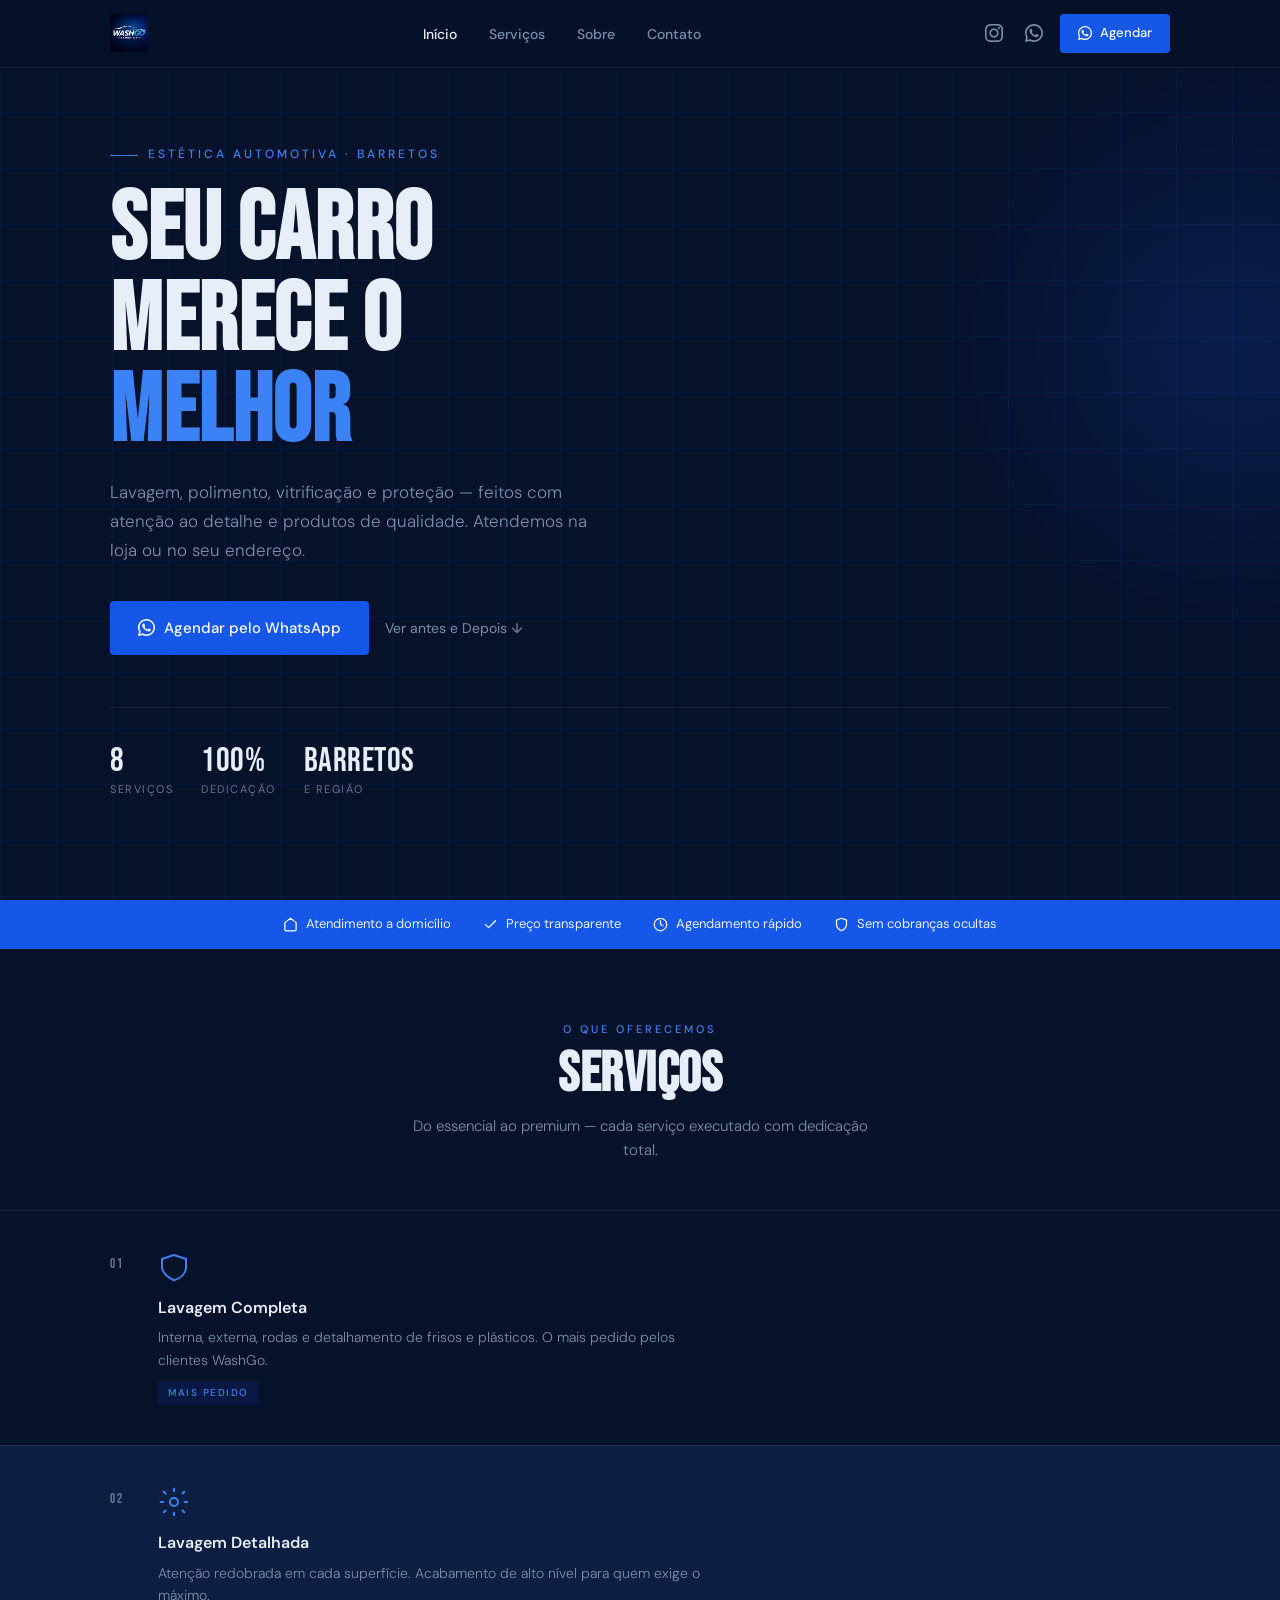
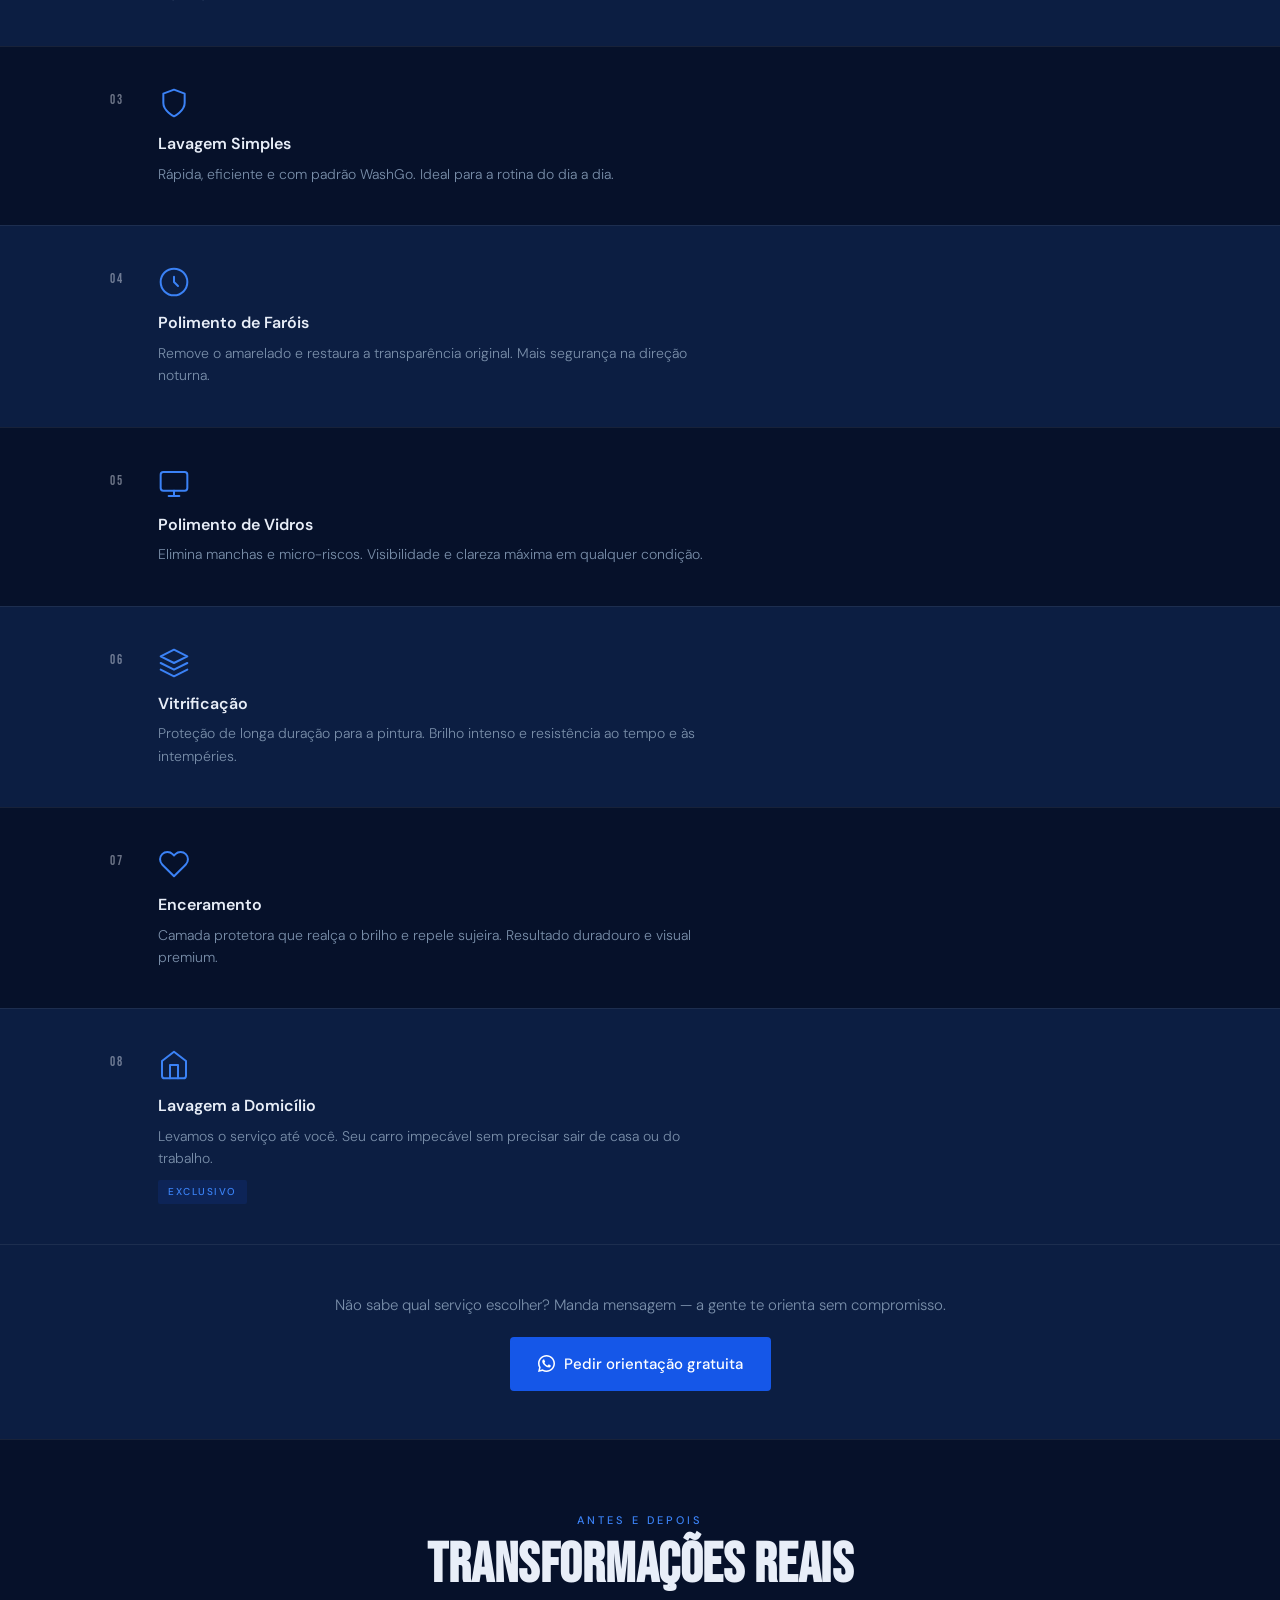
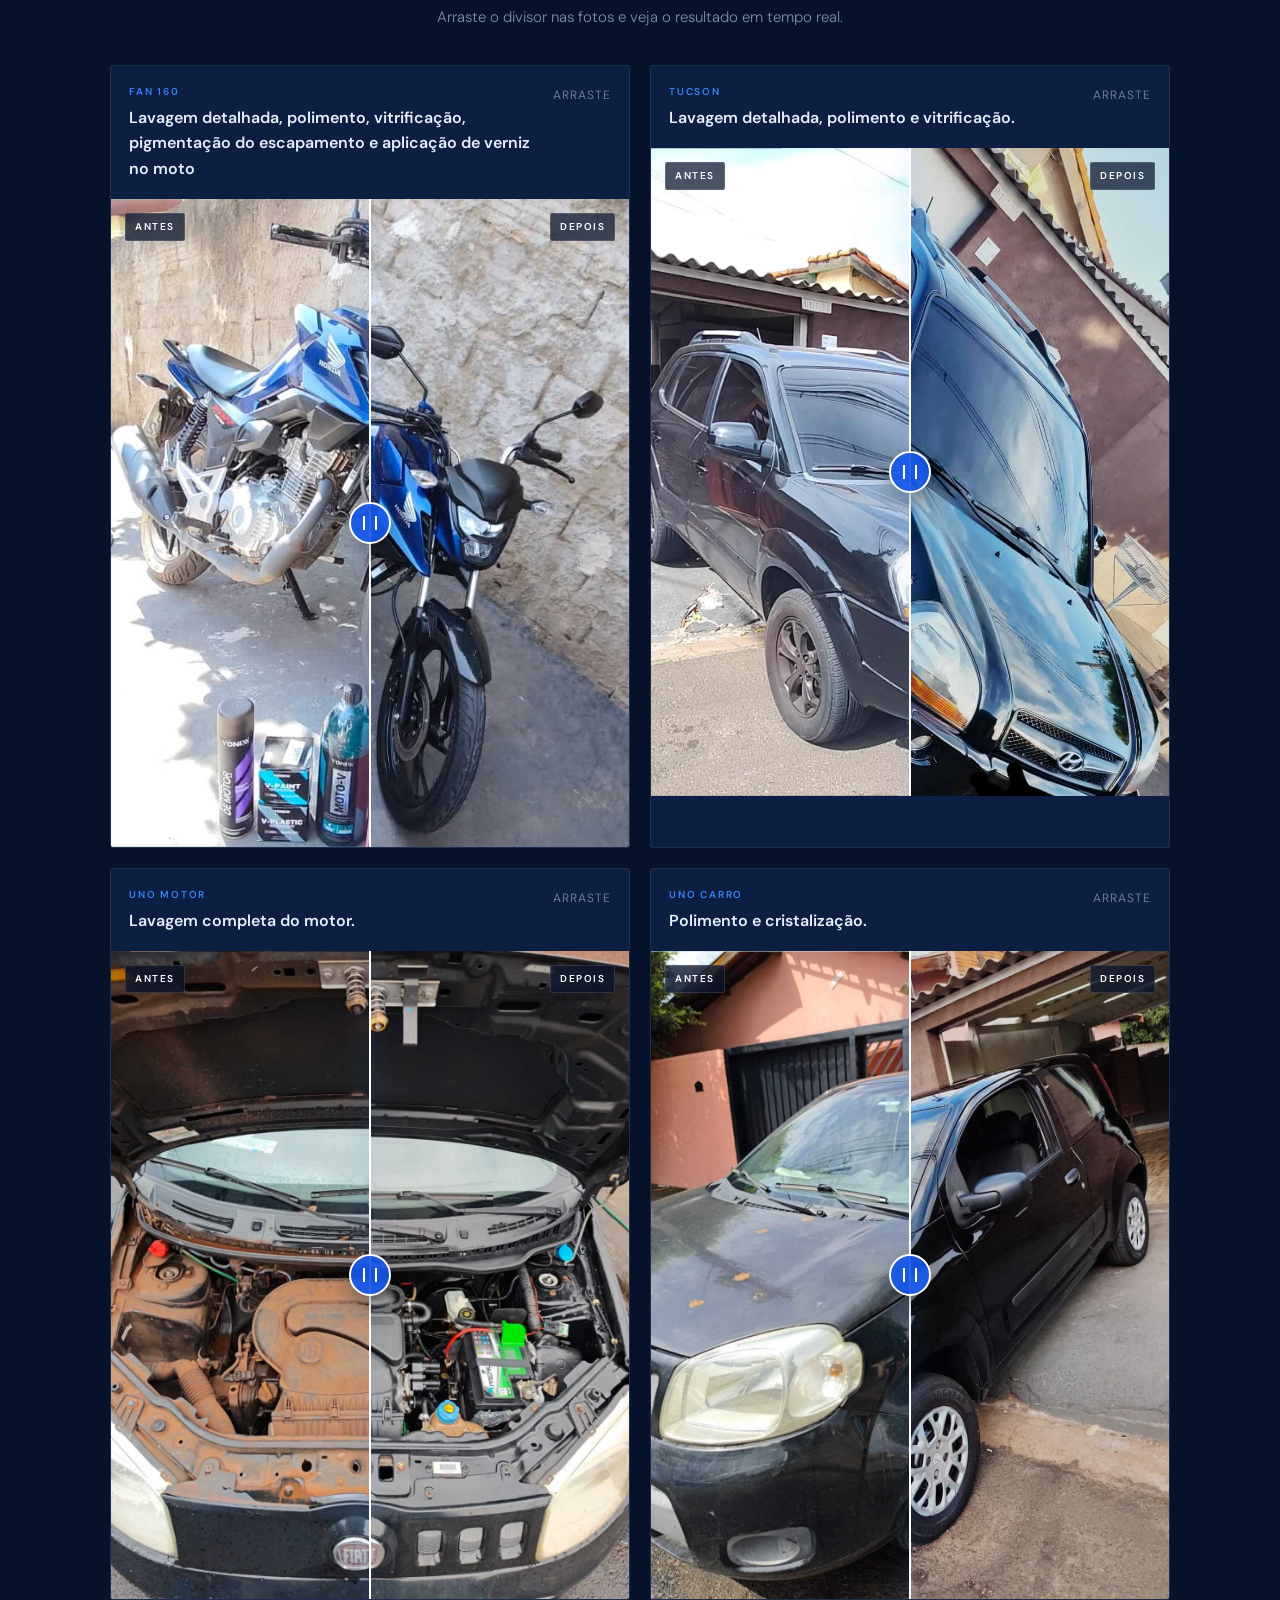
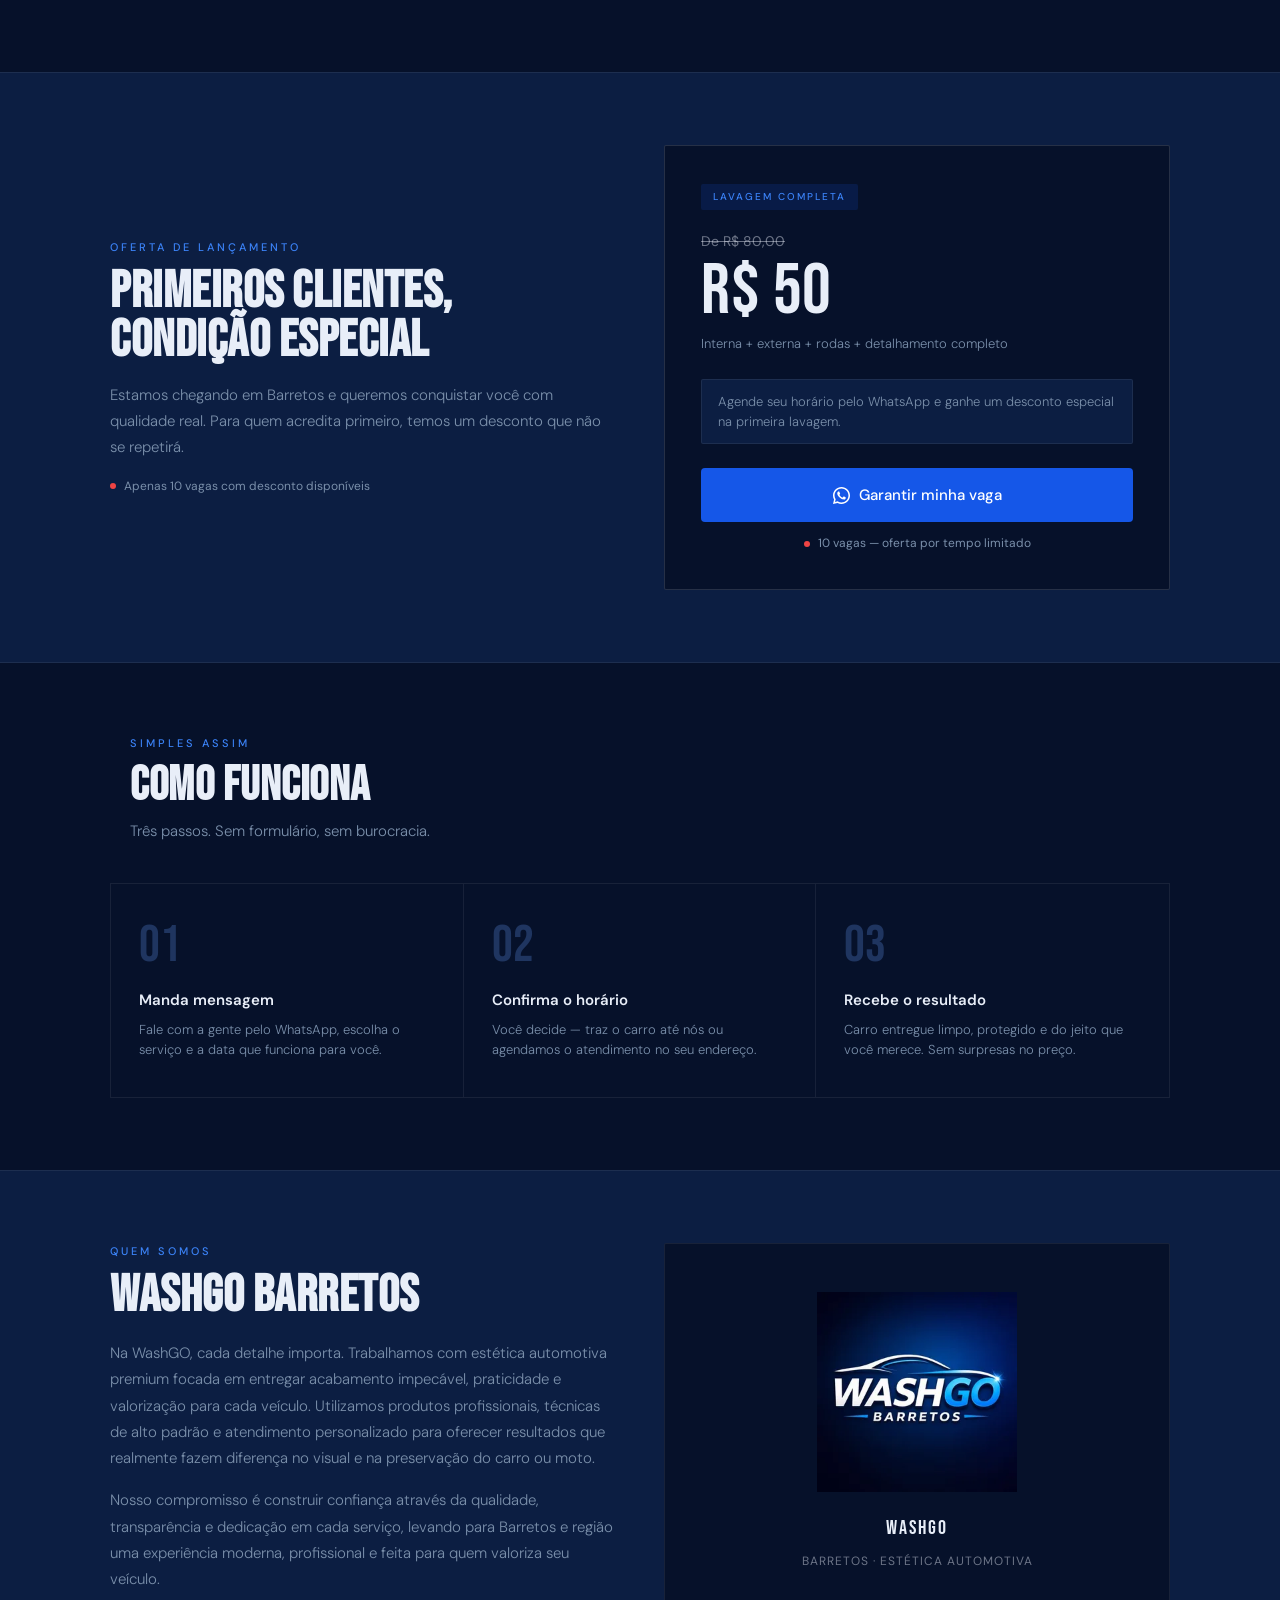
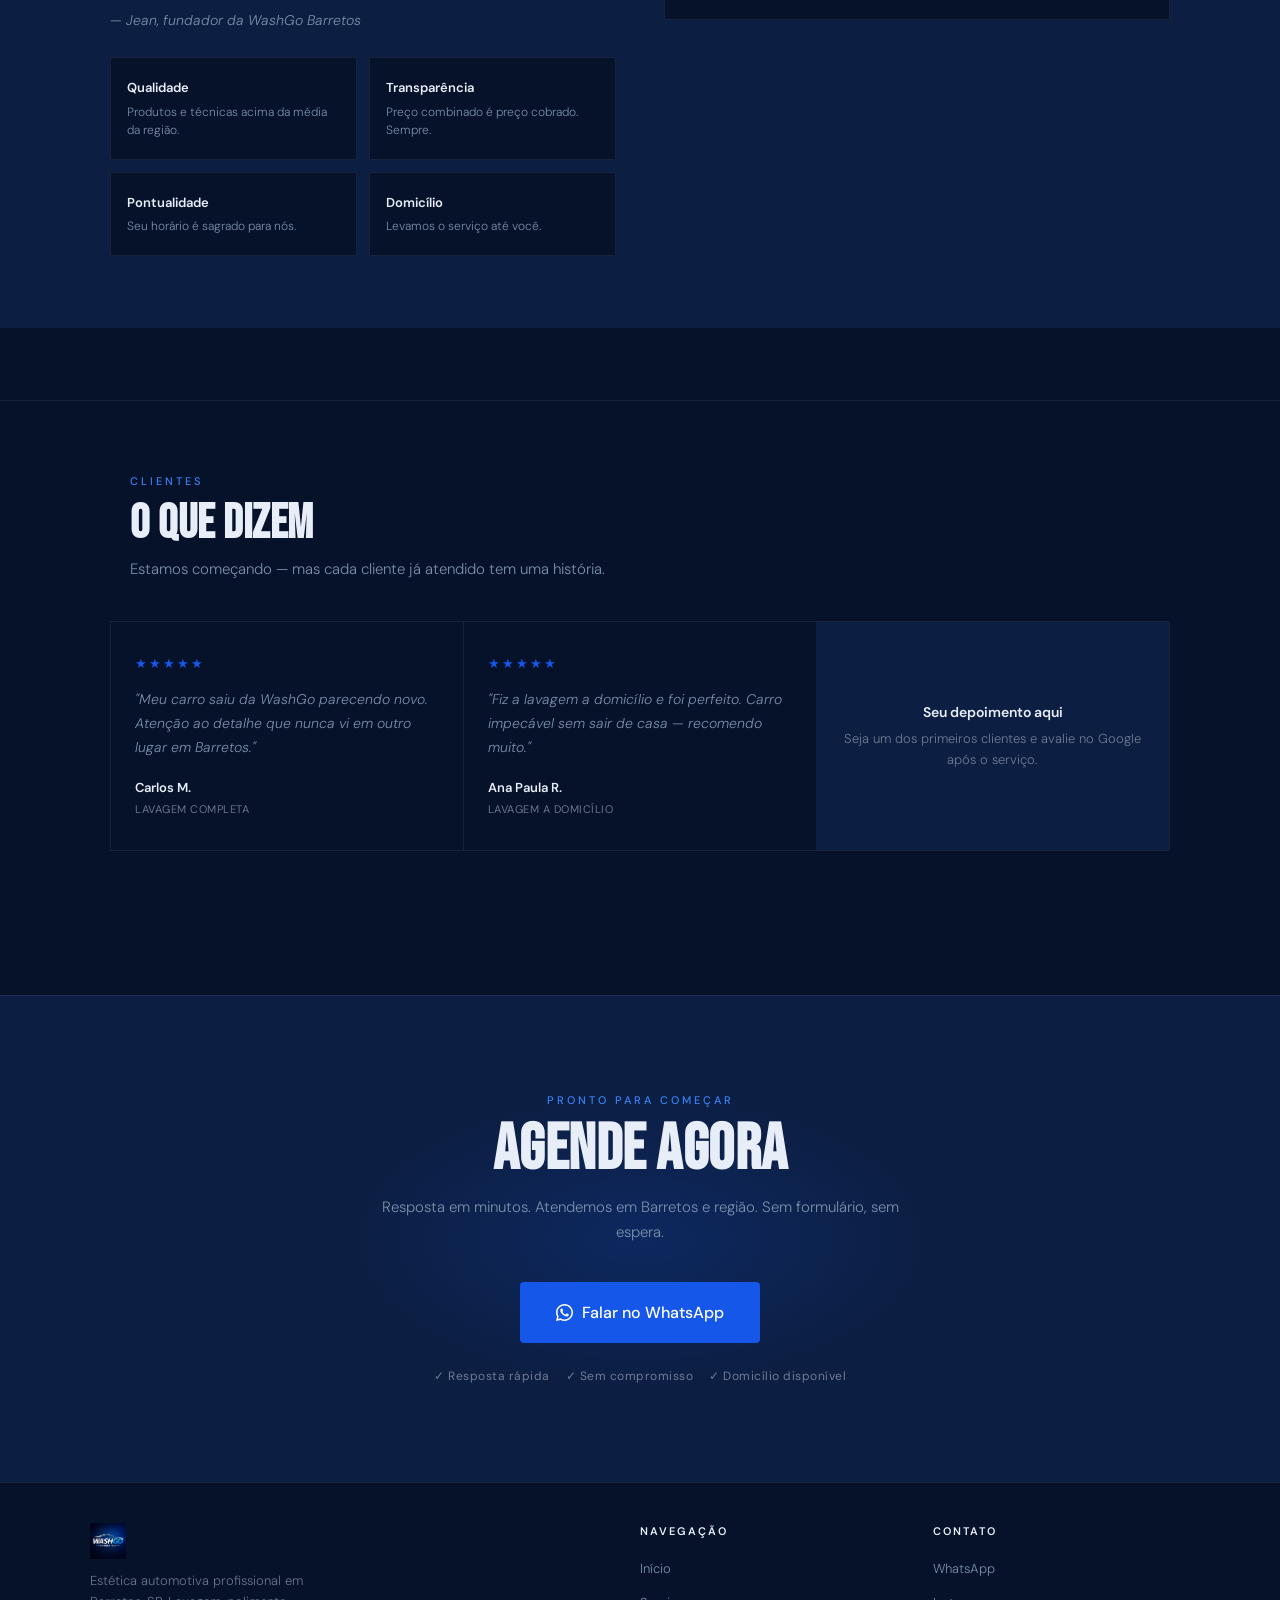
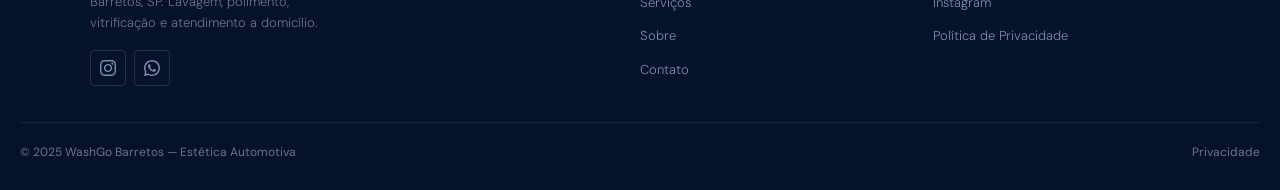
==== commit 836f2f37: "Alteração legenda antes/depois" ====
--- a/index.html
+++ b/index.html
@@ -229,7 +229,7 @@
   <div class="comparativo-grid container" role="list">
     <article class="comparativo-card reveal" role="listitem">
       <div class="comparativo-info">
-        <div><span>Fan 160</span><h3>Lavagem detalhada</h3></div>
+        <div><span>Fan 160</span><h3>Lavagem detalhada, polimento, vitrificação, pigmentação do escapamento e aplicação de verniz no moto</h3></div>
         <p>Arraste</p>
       </div>
       <div class="before-after">
@@ -242,7 +242,7 @@
 
     <article class="comparativo-card reveal" role="listitem">
       <div class="comparativo-info">
-        <div><span>Tucson</span><h3>Limpeza externa</h3></div>
+        <div><span>Tucson</span><h3>Lavagem detalhada, polimento e vitrificação.</h3></div>
         <p>Arraste</p>
       </div>
       <div class="before-after">
@@ -255,7 +255,7 @@
 
     <article class="comparativo-card reveal" role="listitem">
       <div class="comparativo-info">
-        <div><span>Uno motor</span><h3>Limpeza de motor</h3></div>
+        <div><span>Uno motor</span><h3>Lavagem completa do motor.</h3></div>
         <p>Arraste</p>
       </div>
       <div class="before-after">
@@ -268,7 +268,7 @@
 
     <article class="comparativo-card reveal" role="listitem">
       <div class="comparativo-info">
-        <div><span>Uno carro</span><h3>Polimento e cristalização</h3></div>
+        <div><span>Uno carro</span><h3>Polimento e cristalização.</h3></div>
         <p>Arraste</p>
       </div>
       <div class="before-after">
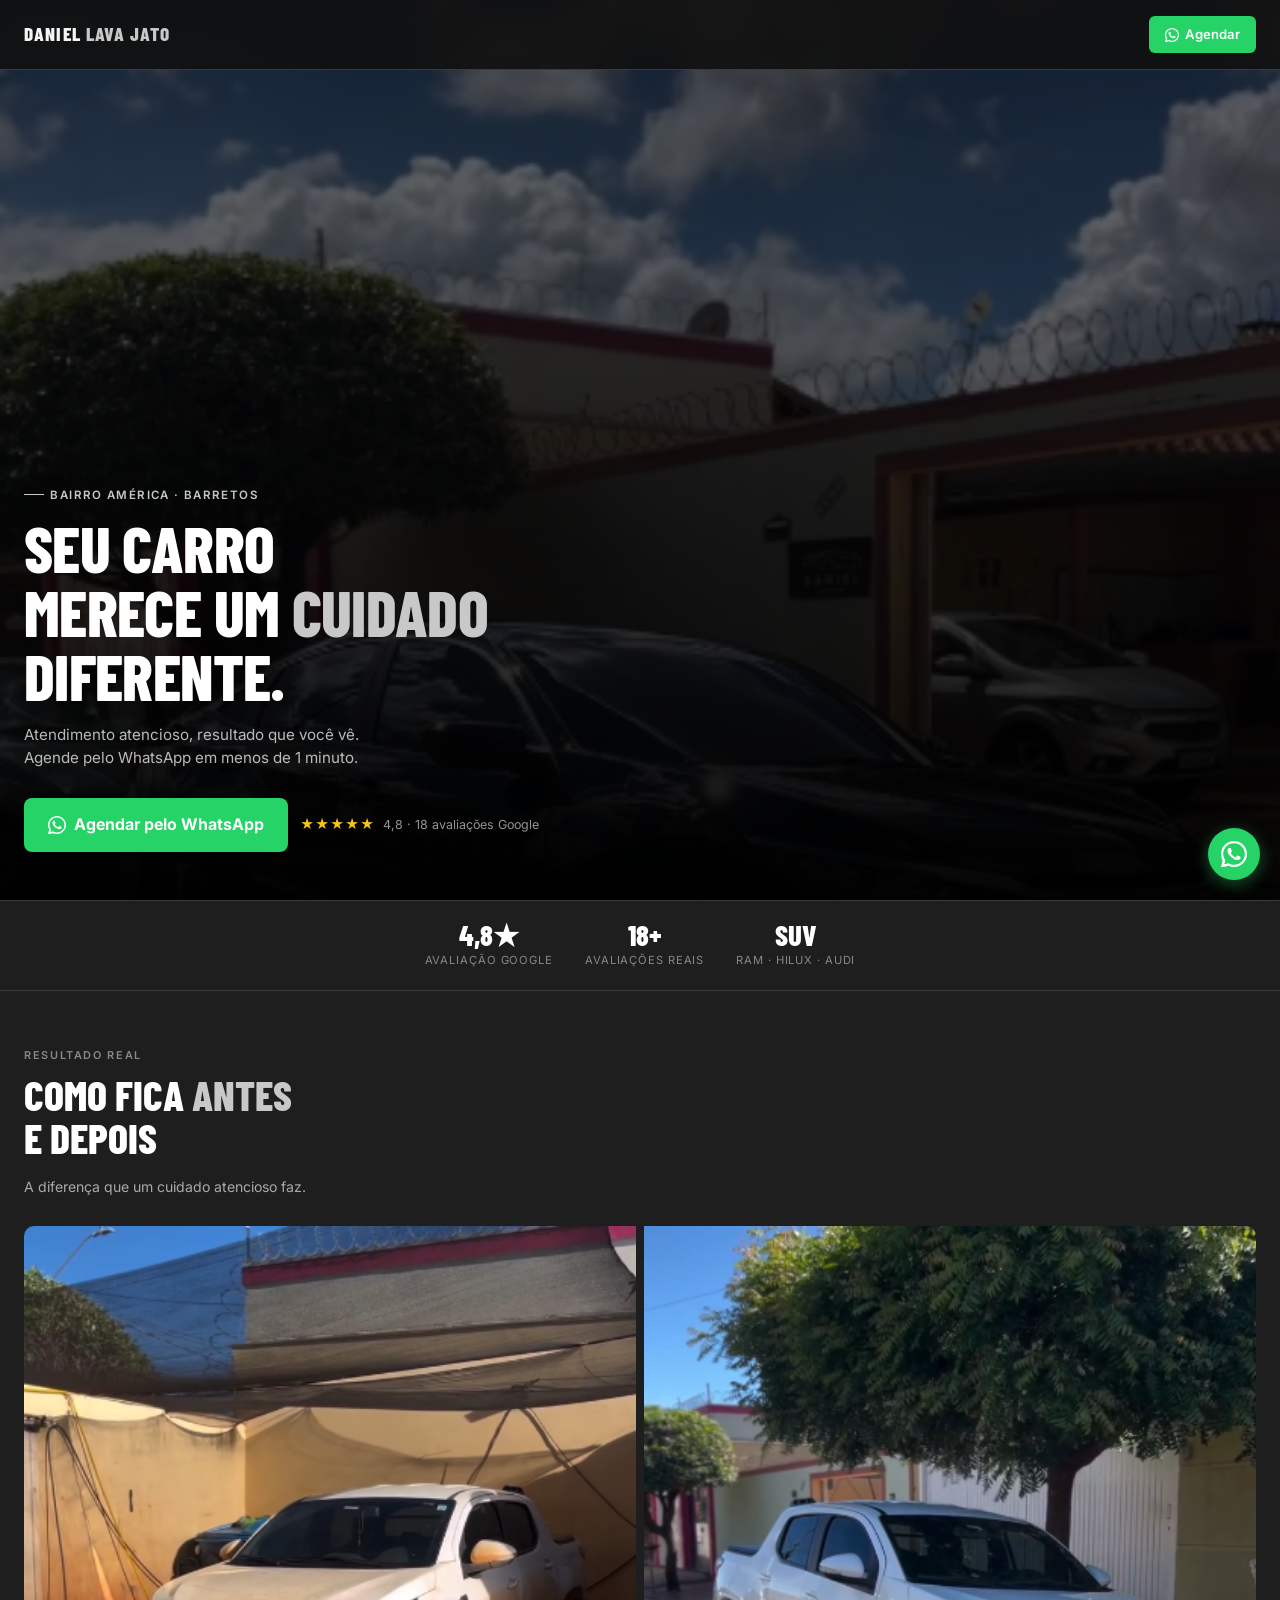
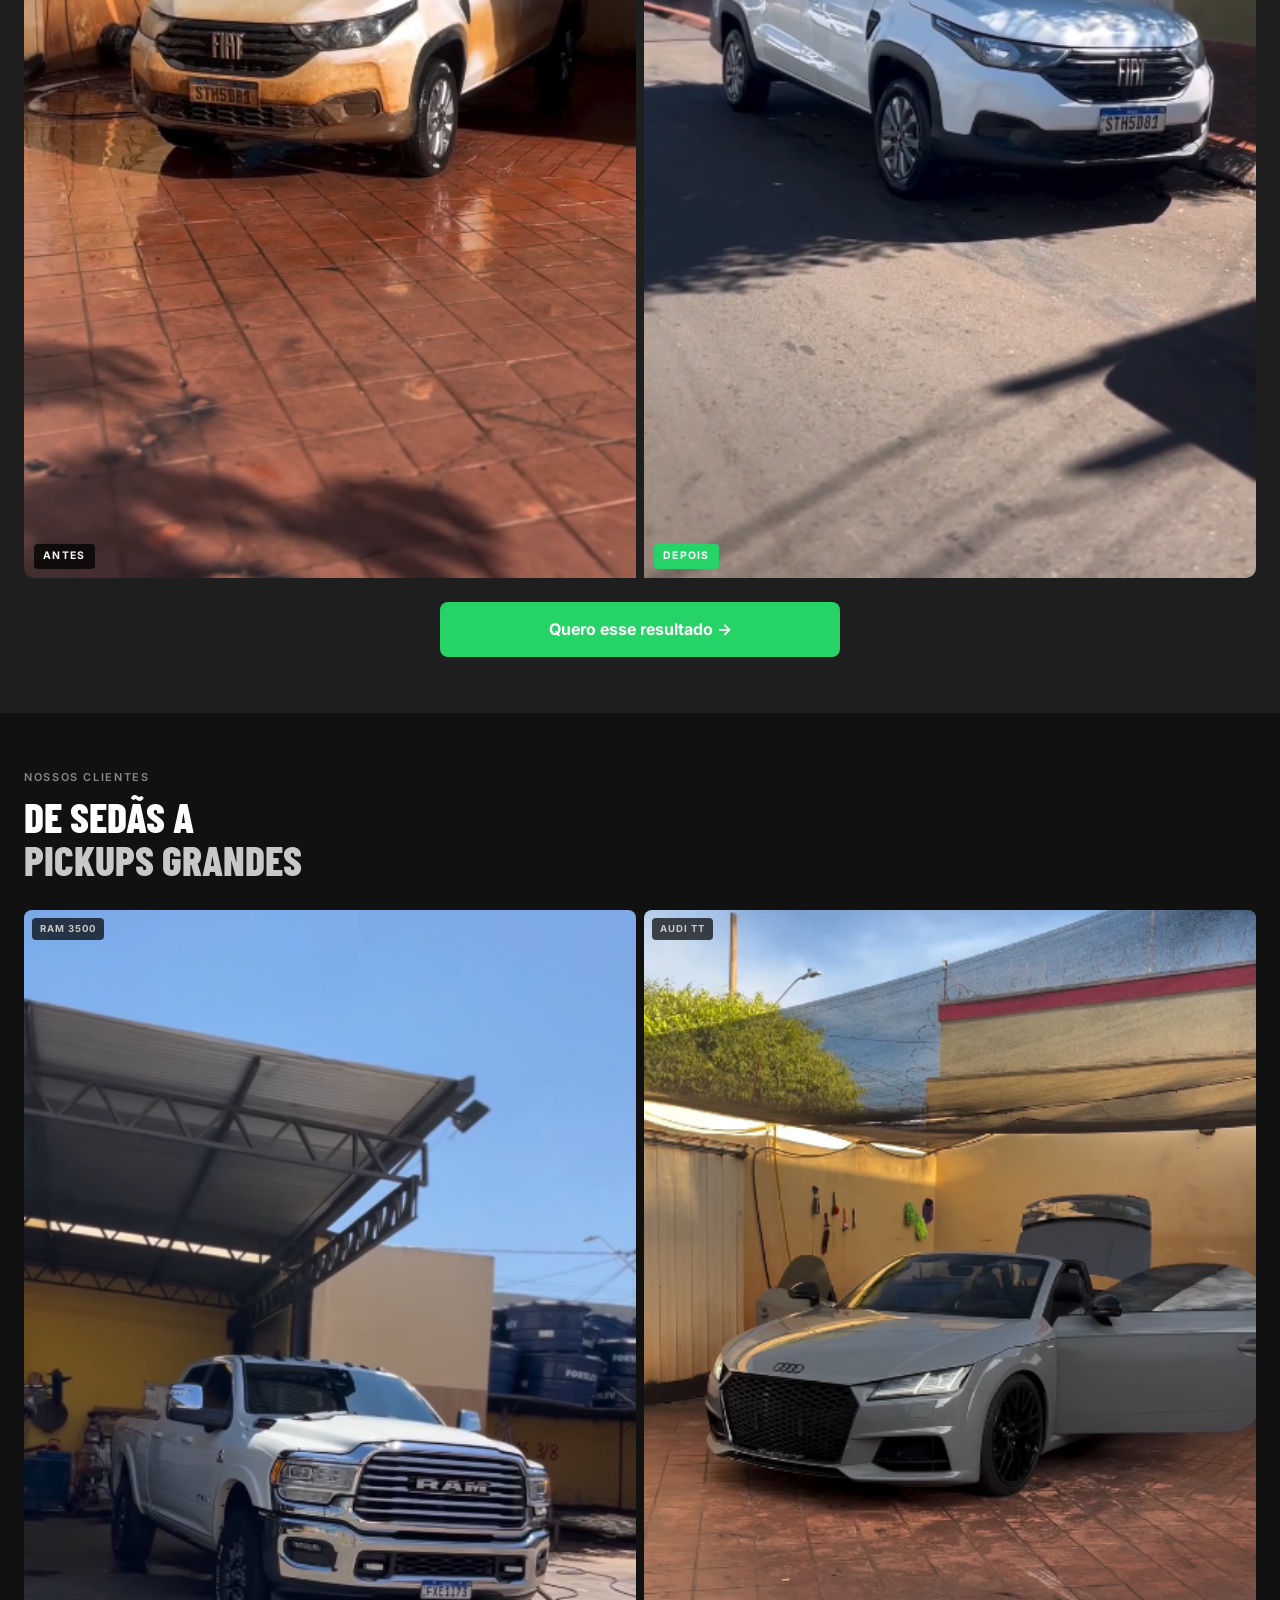
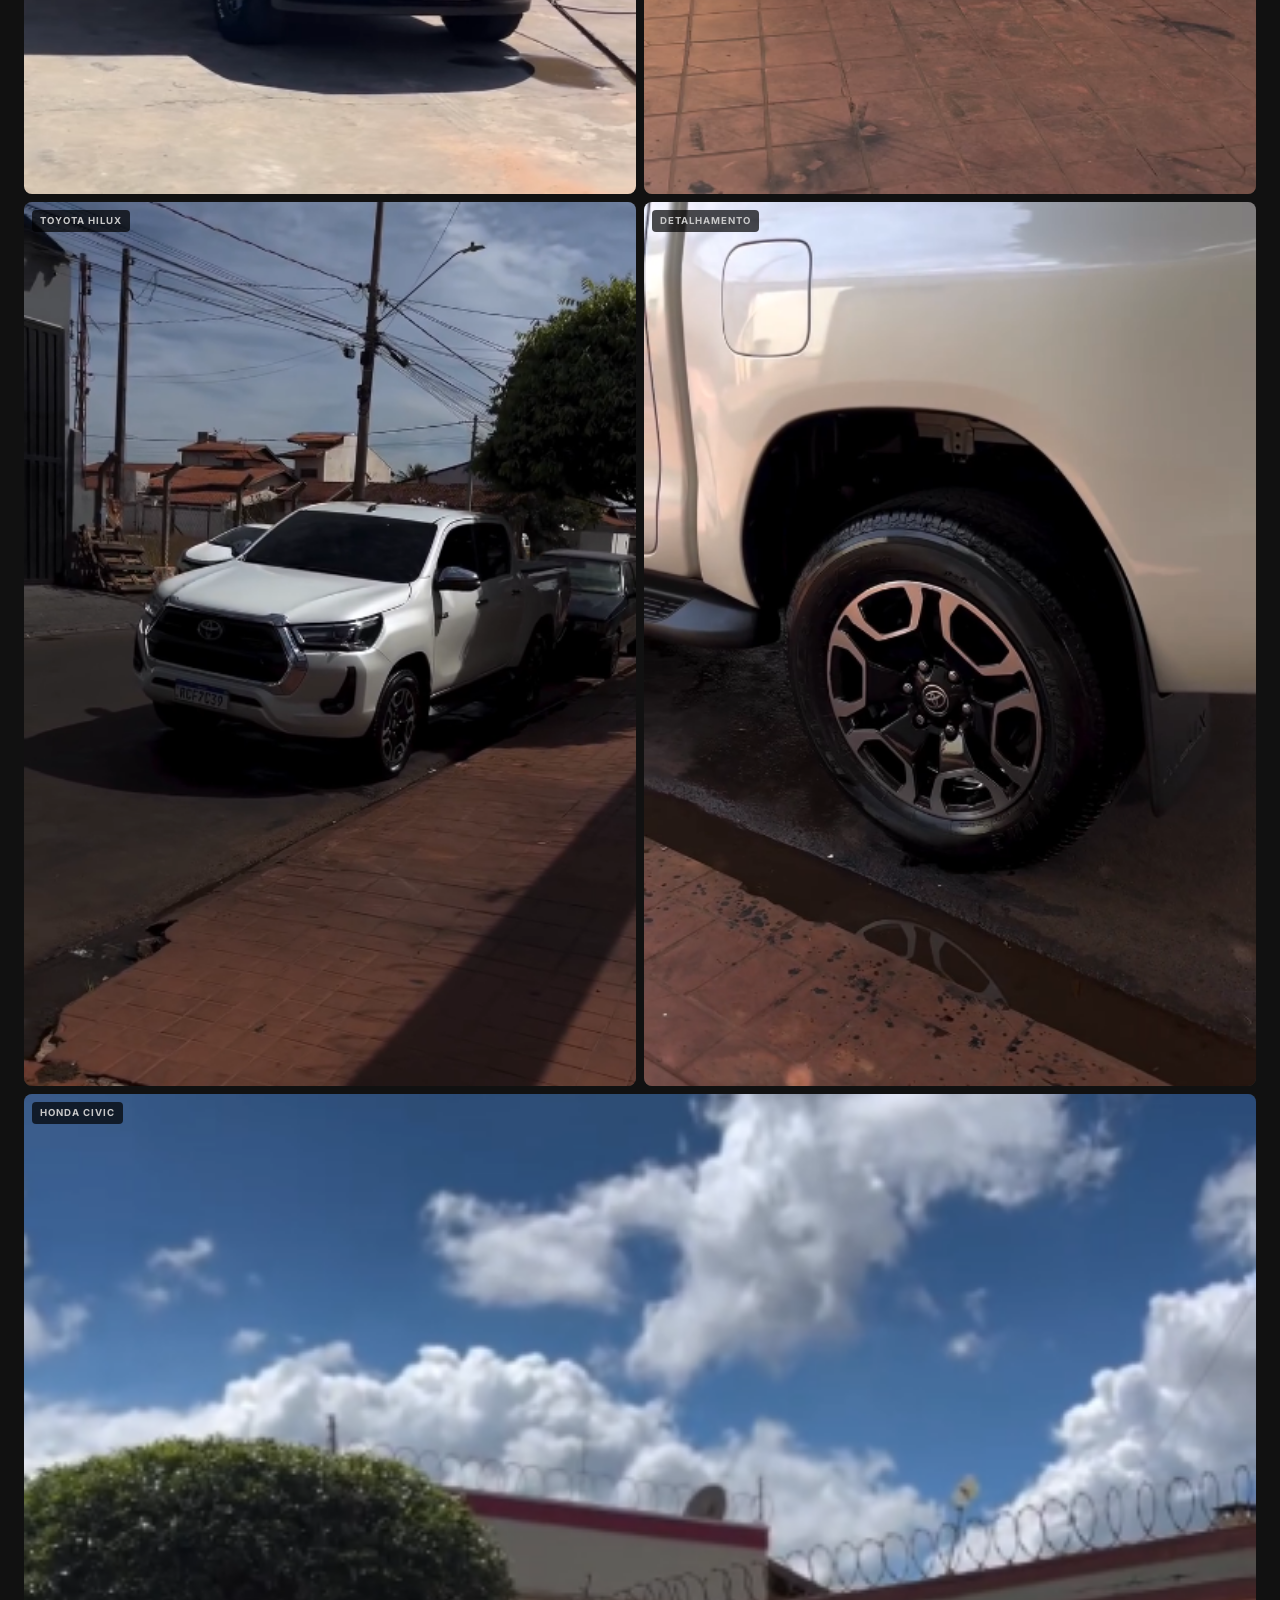
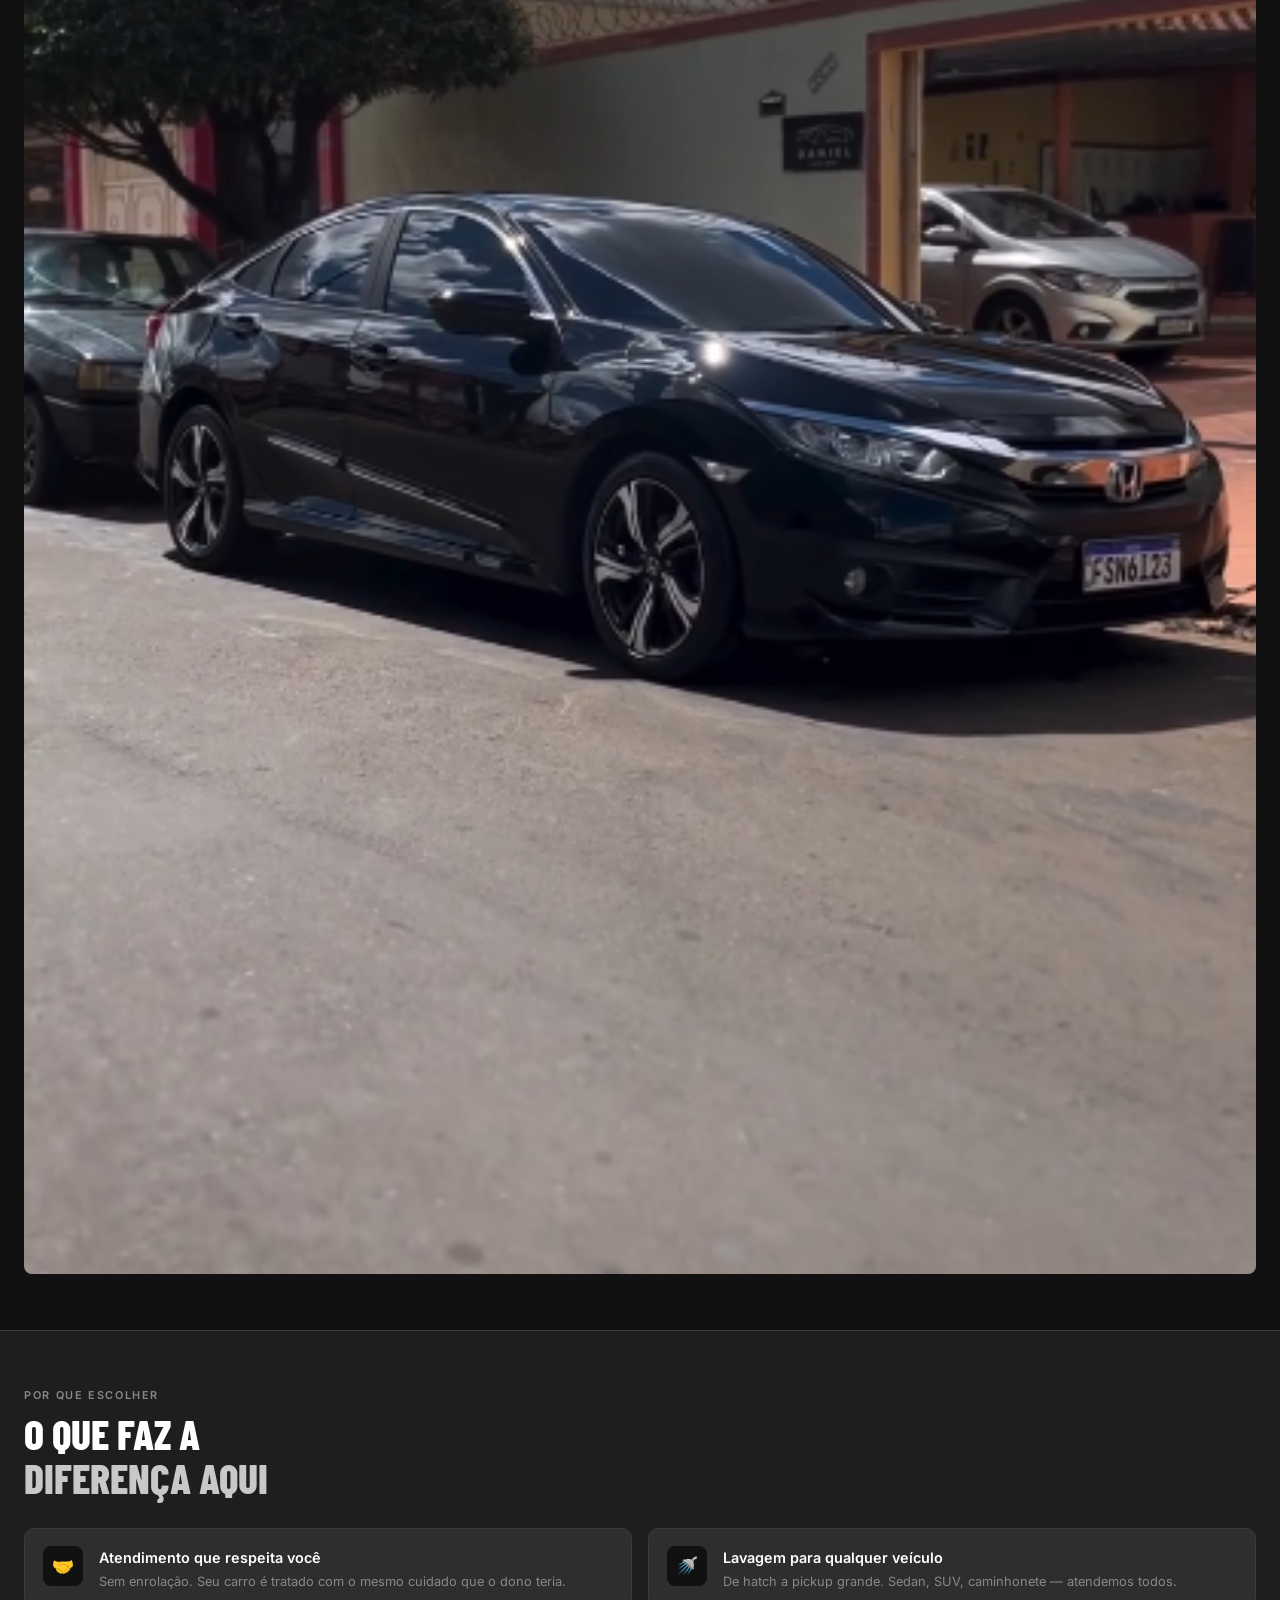
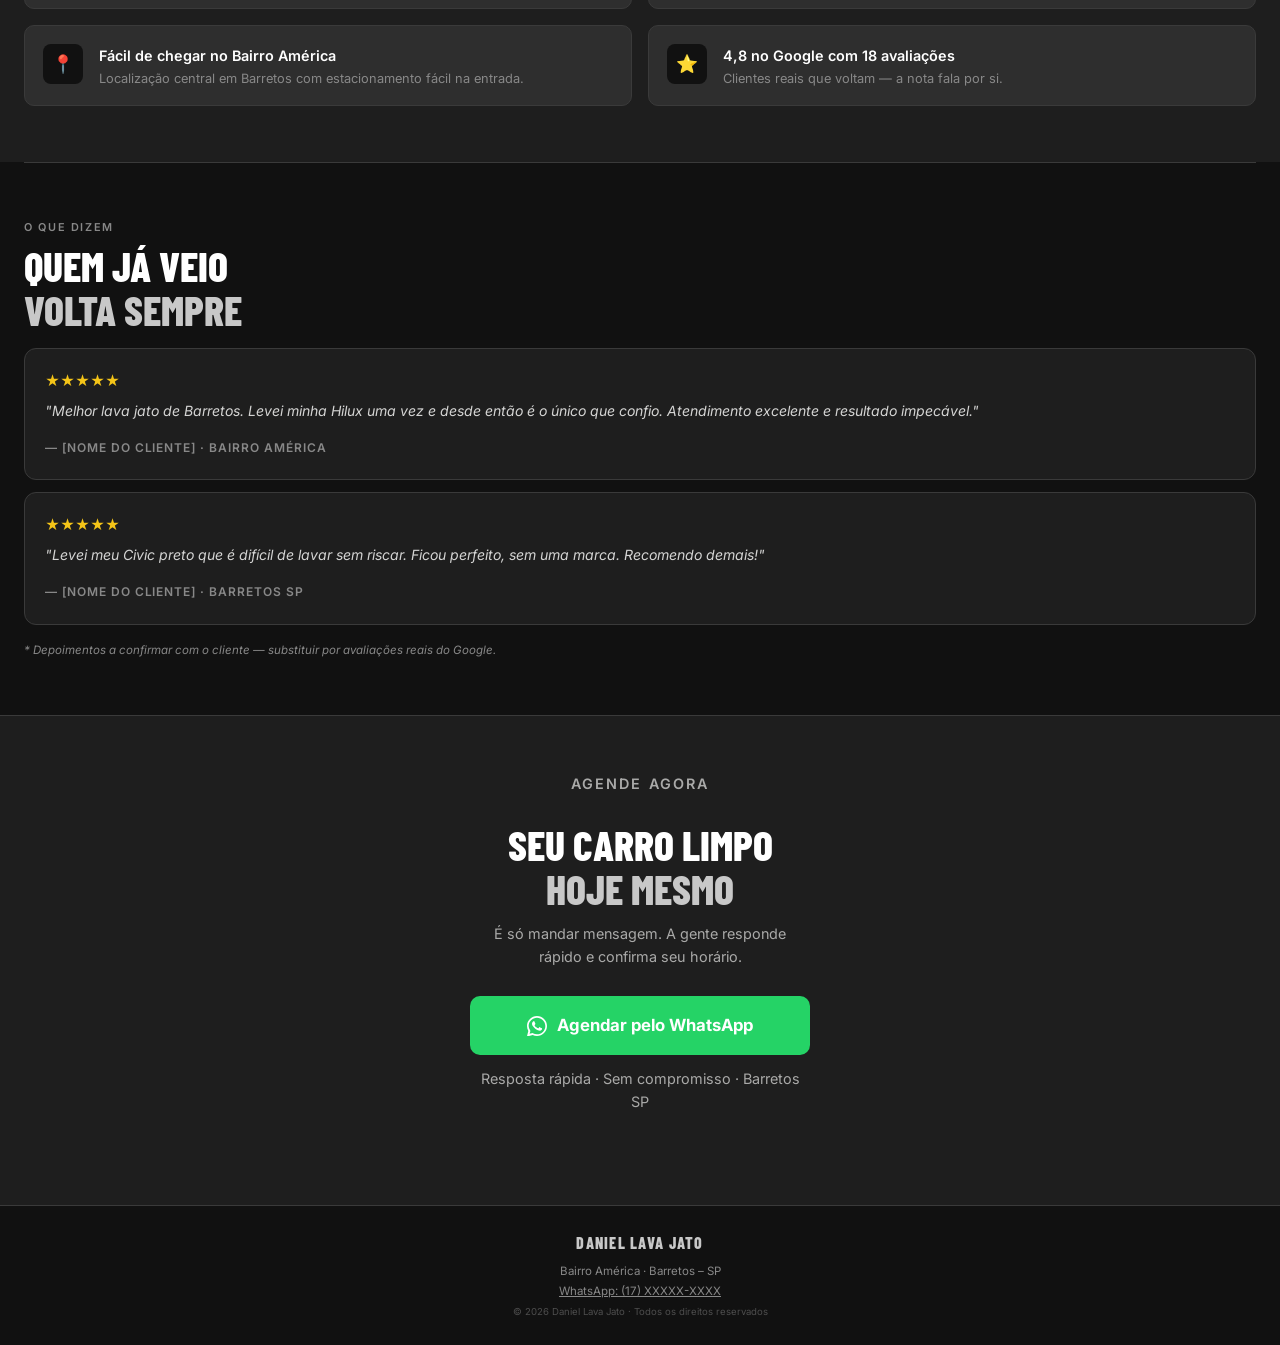
==== commit 285ed8f5: "first commit" ====
--- a/index.html
+++ b/index.html
@@ -3,474 +3,765 @@
 <head>
 <meta charset="UTF-8">
 <meta name="viewport" content="width=device-width, initial-scale=1.0">
-<meta name="description" content="WashGo Barretos — Estética automotiva profissional. Lavagem, polimento, vitrificação e atendimento a domicílio em Barretos e região.">
-<title>WashGo Barretos — Estética Automotiva</title>
-<link rel="stylesheet" href="style.css">
+<title>Daniel Lava Jato – Lavagem com Cuidado em Barretos | Bairro América</title>
+<meta name="description" content="Lava jato em Barretos com atendimento diferenciado no Bairro América. Agende sua lavagem pelo WhatsApp. 4,8 ⭐ de avaliação. Carros de passeio, SUVs e pickups.">
+<meta name="robots" content="index, follow">
+<meta property="og:title" content="Daniel Lava Jato – Barretos">
+<meta property="og:description" content="Lava jato com atendimento de qualidade no Bairro América, Barretos. Agende agora pelo WhatsApp.">
+<meta property="og:type" content="website">
+
+<script type="application/ld+json">
+{
+  "@context": "https://schema.org",
+  "@type": "AutoWash",
+  "name": "Daniel Lava Jato",
+  "address": {
+    "@type": "PostalAddress",
+    "addressLocality": "Barretos",
+    "addressRegion": "SP",
+    "addressCountry": "BR",
+    "neighborhood": "Bairro América"
+  },
+  "aggregateRating": {
+    "@type": "AggregateRating",
+    "ratingValue": "4.8",
+    "reviewCount": "18"
+  },
+  "telephone": "[TELEFONE]",
+  "openingHours": "[HORÁRIO]",
+  "priceRange": "$$"
+}
+</script>
+
 <link rel="preconnect" href="https://fonts.googleapis.com">
-<link href="https://fonts.googleapis.com/css2?family=Bebas+Neue&family=DM+Sans:ital,wght@0,300;0,400;0,500;0,600;1,300&display=swap" rel="stylesheet">
+<link rel="preconnect" href="https://fonts.gstatic.com" crossorigin>
+<link href="https://fonts.googleapis.com/css2?family=Inter:wght@400;500;600;700&family=Barlow+Condensed:wght@700;800&display=swap" rel="stylesheet">
+
+<style>
+  *, *::before, *::after { box-sizing: border-box; margin: 0; padding: 0; }
+
+  :root {
+    --black: #111111;
+    --gray-dark: #1e1e1e;
+    --gray-mid: #2e2e2e;
+    --gray-border: #3a3a3a;
+    --gray-muted: #888888;
+    --white: #f5f5f3;
+    --white-pure: #ffffff;
+    --accent: #c8c8c8;
+    --whatsapp: #25D366;
+    --whatsapp-dark: #1da851;
+  }
+
+  html { scroll-behavior: smooth; }
+
+  body {
+    font-family: 'Inter', sans-serif;
+    background: var(--black);
+    color: var(--white);
+    line-height: 1.6;
+    overflow-x: hidden;
+  }
+
+  img { display: block; max-width: 100%; }
+
+  /* ─── NAV ─── */
+  nav {
+    position: fixed;
+    top: 0; left: 0; right: 0;
+    z-index: 100;
+    display: flex;
+    justify-content: space-between;
+    align-items: center;
+    padding: 1rem 1.5rem;
+    background: rgba(17,17,17,0.92);
+    backdrop-filter: blur(8px);
+    border-bottom: 0.5px solid var(--gray-border);
+  }
+
+  .nav-logo {
+    font-family: 'Barlow Condensed', sans-serif;
+    font-size: 1.2rem;
+    font-weight: 800;
+    letter-spacing: 0.06em;
+    text-transform: uppercase;
+    color: var(--white);
+  }
+
+  .nav-logo span { color: var(--accent); }
+
+  .btn-nav {
+    display: inline-flex;
+    align-items: center;
+    gap: 0.4rem;
+    background: var(--whatsapp);
+    color: #fff;
+    font-size: 0.82rem;
+    font-weight: 600;
+    padding: 0.5rem 1rem;
+    border-radius: 6px;
+    text-decoration: none;
+    transition: background 0.2s;
+  }
+
+  .btn-nav:hover { background: var(--whatsapp-dark); }
+
+  /* ─── HERO ─── */
+  .hero {
+    position: relative;
+    height: 100svh;
+    min-height: 560px;
+    display: flex;
+    flex-direction: column;
+    justify-content: flex-end;
+    padding: 2rem 1.5rem 3rem;
+    overflow: hidden;
+  }
+
+  .hero-bg {
+    position: absolute;
+    inset: 0;
+    z-index: 0;
+    overflow: hidden;
+  }
+
+  .hero-bg img {
+    width: 100%;
+    height: 100%;
+    object-fit: cover;
+    object-position: center 20%;
+    filter: brightness(0.42);
+  }
+
+  .hero-overlay {
+    position: absolute;
+    inset: 0;
+    background: linear-gradient(to top, rgba(0,0,0,0.95) 0%, rgba(0,0,0,0.1) 60%);
+    z-index: 1;
+  }
+
+  .hero-content {
+    position: relative;
+    z-index: 2;
+    max-width: 520px;
+  }
+
+  .hero-eyebrow {
+    display: inline-flex;
+    align-items: center;
+    gap: 0.4rem;
+    font-size: 0.72rem;
+    font-weight: 600;
+    letter-spacing: 0.12em;
+    text-transform: uppercase;
+    color: var(--accent);
+    margin-bottom: 0.75rem;
+  }
+
+  .hero-eyebrow::before {
+    content: '';
+    display: block;
+    width: 20px;
+    height: 1px;
+    background: var(--accent);
+  }
+
+  h1 {
+    font-family: 'Barlow Condensed', sans-serif;
+    font-size: clamp(2.6rem, 9vw, 4rem);
+    font-weight: 800;
+    line-height: 1.0;
+    letter-spacing: -0.01em;
+    text-transform: uppercase;
+    color: var(--white-pure);
+    margin-bottom: 1rem;
+  }
+
+  h1 em {
+    font-style: normal;
+    color: var(--accent);
+  }
+
+  .hero-sub {
+    font-size: 0.95rem;
+    color: rgba(245,245,243,0.75);
+    max-width: 340px;
+    margin-bottom: 1.75rem;
+    line-height: 1.5;
+  }
+
+  .hero-actions {
+    display: flex;
+    flex-direction: column;
+    gap: 0.75rem;
+  }
+
+  .btn-primary {
+    display: inline-flex;
+    align-items: center;
+    justify-content: center;
+    gap: 0.5rem;
+    background: var(--whatsapp);
+    color: #fff;
+    font-size: 1rem;
+    font-weight: 700;
+    padding: 0.9rem 1.5rem;
+    border-radius: 8px;
+    text-decoration: none;
+    transition: background 0.2s, transform 0.15s;
+  }
+
+  .btn-primary:hover { background: var(--whatsapp-dark); transform: translateY(-1px); }
+
+  .hero-trust {
+    display: flex;
+    align-items: center;
+    gap: 0.5rem;
+    font-size: 0.78rem;
+    color: rgba(245,245,243,0.6);
+  }
+
+  .stars { color: #f5c518; letter-spacing: 1px; font-size: 0.85rem; }
+
+  /* ─── SECTION BASE ─── */
+  section { padding: 3.5rem 1.5rem; }
+
+  .section-label {
+    font-size: 0.68rem;
+    font-weight: 600;
+    letter-spacing: 0.15em;
+    text-transform: uppercase;
+    color: var(--gray-muted);
+    margin-bottom: 0.5rem;
+  }
+
+  h2 {
+    font-family: 'Barlow Condensed', sans-serif;
+    font-size: clamp(1.8rem, 6vw, 2.6rem);
+    font-weight: 800;
+    text-transform: uppercase;
+    line-height: 1.05;
+    color: var(--white-pure);
+    margin-bottom: 1rem;
+  }
+
+  h2 em { font-style: normal; color: var(--accent); }
+
+  /* ─── PROOF STRIP ─── */
+  .proof-strip {
+    background: var(--gray-dark);
+    border-top: 0.5px solid var(--gray-border);
+    border-bottom: 0.5px solid var(--gray-border);
+    padding: 1.25rem 1.5rem;
+    display: flex;
+    justify-content: center;
+    gap: 2rem;
+    flex-wrap: wrap;
+  }
+
+  .proof-item {
+    display: flex;
+    flex-direction: column;
+    align-items: center;
+    gap: 0.15rem;
+  }
+
+  .proof-number {
+    font-family: 'Barlow Condensed', sans-serif;
+    font-size: 1.8rem;
+    font-weight: 800;
+    color: var(--white-pure);
+    line-height: 1;
+  }
+
+  .proof-desc {
+    font-size: 0.7rem;
+    color: var(--gray-muted);
+    text-transform: uppercase;
+    letter-spacing: 0.08em;
+    text-align: center;
+  }
+
+  /* ─── BEFORE AFTER ─── */
+  .before-after {
+    background: var(--gray-dark);
+  }
+
+  .ba-intro { margin-bottom: 1.75rem; }
+
+  .ba-grid {
+    display: grid;
+    grid-template-columns: 1fr 1fr;
+    gap: 0.5rem;
+    border-radius: 10px;
+    overflow: hidden;
+    margin-bottom: 1.5rem;
+  }
+
+  .ba-card {
+    position: relative;
+    aspect-ratio: 9 / 14;
+    overflow: hidden;
+    background: var(--gray-mid);
+  }
+
+  .ba-card img {
+    width: 100%;
+    height: 100%;
+    object-fit: cover;
+    object-position: center center;
+  }
+
+  .ba-label {
+    position: absolute;
+    bottom: 0.6rem;
+    left: 0.6rem;
+    font-size: 0.65rem;
+    font-weight: 700;
+    letter-spacing: 0.12em;
+    text-transform: uppercase;
+    background: rgba(0,0,0,0.75);
+    color: var(--white);
+    padding: 0.25rem 0.6rem;
+    border-radius: 4px;
+  }
+
+  .ba-label.after { background: var(--whatsapp); color: #fff; }
+
+  /* ─── GALLERY ─── */
+  .gallery-section { background: var(--black); }
+
+  .gallery-grid {
+    display: flex;
+    flex-direction: column;
+    gap: 0.5rem;
+    margin-top: 1.75rem;
+  }
+
+  .gallery-row {
+    display: grid;
+    grid-template-columns: 1fr 1fr;
+    gap: 0.5rem;
+  }
+
+  .gallery-row.single {
+    grid-template-columns: 1fr;
+  }
+
+  .gallery-item {
+    position: relative;
+    border-radius: 8px;
+    overflow: hidden;
+    background: var(--gray-mid);
+    aspect-ratio: 9 / 13;
+  }
+
+  .gallery-item img {
+    width: 100%;
+    height: 100%;
+    object-fit: cover;
+    object-position: center 30%;
+  }
+
+  .gallery-tag {
+    position: absolute;
+    top: 0.5rem;
+    left: 0.5rem;
+    font-size: 0.6rem;
+    font-weight: 700;
+    letter-spacing: 0.1em;
+    text-transform: uppercase;
+    background: rgba(0,0,0,0.7);
+    color: var(--accent);
+    padding: 0.2rem 0.5rem;
+    border-radius: 4px;
+  }
+
+  /* ─── DIFERENCIAIS ─── */
+  .diffs-section { background: var(--gray-dark); border-top: 0.5px solid var(--gray-border); }
+
+  .diff-list {
+    display: flex;
+    flex-direction: column;
+    gap: 1rem;
+    margin-top: 1.75rem;
+  }
+
+  .diff-item {
+    display: flex;
+    align-items: flex-start;
+    gap: 1rem;
+    padding: 1.1rem 1.1rem;
+    background: var(--gray-mid);
+    border-radius: 10px;
+    border: 0.5px solid var(--gray-border);
+  }
+
+  .diff-icon {
+    flex-shrink: 0;
+    width: 40px;
+    height: 40px;
+    background: var(--black);
+    border-radius: 8px;
+    display: flex;
+    align-items: center;
+    justify-content: center;
+    font-size: 1.1rem;
+  }
+
+  .diff-text h3 {
+    font-size: 0.9rem;
+    font-weight: 600;
+    color: var(--white-pure);
+    margin-bottom: 0.2rem;
+  }
+
+  .diff-text p {
+    font-size: 0.8rem;
+    color: var(--gray-muted);
+    line-height: 1.4;
+  }
+
+  /* ─── DEPOIMENTOS ─── */
+  .reviews-section { background: var(--black); }
+
+  .review-card {
+    background: var(--gray-dark);
+    border: 0.5px solid var(--gray-border);
+    border-radius: 12px;
+    padding: 1.25rem;
+    margin-top: 1rem;
+  }
+
+  .review-card + .review-card { margin-top: 0.75rem; }
+
+  .review-stars { color: #f5c518; font-size: 0.9rem; margin-bottom: 0.5rem; }
+
+  .review-text {
+    font-size: 0.88rem;
+    color: rgba(245,245,243,0.85);
+    line-height: 1.55;
+    margin-bottom: 0.75rem;
+    font-style: italic;
+  }
+
+  .review-author {
+    font-size: 0.75rem;
+    font-weight: 600;
+    color: var(--gray-muted);
+    text-transform: uppercase;
+    letter-spacing: 0.08em;
+  }
+
+  /* ─── CTA FINAL ─── */
+  .cta-section {
+    background: var(--gray-dark);
+    border-top: 0.5px solid var(--gray-border);
+    text-align: center;
+    padding: 3.5rem 1.5rem 4rem;
+  }
+
+  .cta-section h2 { margin-bottom: 0.75rem; }
+
+  .cta-section p {
+    font-size: 0.9rem;
+    color: rgba(245,245,243,0.65);
+    margin-bottom: 1.75rem;
+    max-width: 320px;
+    margin-left: auto;
+    margin-right: auto;
+  }
+
+  .btn-cta-big {
+    display: inline-flex;
+    align-items: center;
+    justify-content: center;
+    gap: 0.6rem;
+    background: var(--whatsapp);
+    color: #fff;
+    font-size: 1.05rem;
+    font-weight: 700;
+    padding: 1rem 2rem;
+    border-radius: 10px;
+    text-decoration: none;
+    width: 100%;
+    max-width: 340px;
+    transition: background 0.2s, transform 0.15s;
+  }
+
+  .btn-cta-big:hover { background: var(--whatsapp-dark); transform: translateY(-1px); }
+
+  .cta-note {
+    margin-top: 0.75rem;
+    font-size: 0.72rem;
+    color: var(--gray-muted);
+  }
+
+  /* ─── FOOTER ─── */
+  footer {
+    background: var(--black);
+    border-top: 0.5px solid var(--gray-border);
+    padding: 1.5rem;
+    text-align: center;
+  }
+
+  .footer-logo {
+    font-family: 'Barlow Condensed', sans-serif;
+    font-size: 1rem;
+    font-weight: 800;
+    letter-spacing: 0.08em;
+    text-transform: uppercase;
+    color: var(--accent);
+    margin-bottom: 0.4rem;
+  }
+
+  .footer-meta {
+    font-size: 0.72rem;
+    color: var(--gray-muted);
+    line-height: 1.7;
+  }
+
+  .footer-meta a {
+    color: var(--gray-muted);
+    text-decoration: underline;
+  }
+
+  /* ─── WHATSAPP FLOAT ─── */
+  .whatsapp-float {
+    position: fixed;
+    bottom: 1.25rem;
+    right: 1.25rem;
+    z-index: 200;
+    background: var(--whatsapp);
+    color: #fff;
+    width: 52px;
+    height: 52px;
+    border-radius: 50%;
+    display: flex;
+    align-items: center;
+    justify-content: center;
+    box-shadow: 0 4px 16px rgba(37,211,102,0.4);
+    text-decoration: none;
+    transition: transform 0.2s;
+  }
+
+  .whatsapp-float:hover { transform: scale(1.08); }
+
+  .whatsapp-float svg { width: 26px; height: 26px; fill: #fff; }
+
+  /* ─── DIVIDER ─── */
+  .divider {
+    height: 0.5px;
+    background: var(--gray-border);
+    margin: 0 1.5rem;
+  }
+
+  @media (min-width: 600px) {
+    .hero-actions { flex-direction: row; align-items: center; }
+    .diff-list { display: grid; grid-template-columns: 1fr 1fr; }
+  }
+</style>
 </head>
 <body>
 
-<!-- ═══ NAVBAR ═══ -->
-<header id="navbar" role="banner">
-  <div class="nav-inner">
-
-    <!-- Logo -->
-    <a href="#inicio" class="nav-logo" aria-label="WashGo Barretos — Início">
-      <img src="[data-uri]" alt="WashGo Barretos" width="120" height="38">
-    </a>
-
-    <!-- Desktop links -->
-    <nav aria-label="Navegação principal">
-      <ul class="nav-links">
-        <li><a href="#inicio">Início</a></li>
-        <li><a href="#servicos">Serviços</a></li>
-        <li><a href="#sobre">Sobre</a></li>
-        <li><a href="#contato">Contato</a></li>
-      </ul>
-    </nav>
-
-    <!-- Right side -->
-    <div class="nav-right">
-      <!-- Social icons -->
-      <div class="nav-social" aria-label="Redes sociais">
-        <a class="nav-icon" id="nav-insta" href="https://instagram.com/washgobarretos" target="_blank" rel="noopener" aria-label="Instagram WashGo">
-          <svg viewBox="0 0 24 24" role="img" aria-hidden="true"><path d="M12 2.163c3.204 0 3.584.012 4.85.07 3.252.148 4.771 1.691 4.919 4.919.058 1.265.069 1.645.069 4.849 0 3.205-.012 3.584-.069 4.849-.149 3.225-1.664 4.771-4.919 4.919-1.266.058-1.644.07-4.85.07-3.204 0-3.584-.012-4.849-.07-3.26-.149-4.771-1.699-4.919-4.92-.058-1.265-.07-1.644-.07-4.849 0-3.204.013-3.583.07-4.849.149-3.227 1.664-4.771 4.919-4.919 1.266-.057 1.645-.069 4.849-.069zm0-2.163c-3.259 0-3.667.014-4.947.072-4.358.2-6.78 2.618-6.98 6.98-.059 1.281-.073 1.689-.073 4.948 0 3.259.014 3.668.072 4.948.2 4.358 2.618 6.78 6.98 6.98 1.281.058 1.689.072 4.948.072 3.259 0 3.668-.014 4.948-.072 4.354-.2 6.782-2.618 6.979-6.98.059-1.28.073-1.689.073-4.948 0-3.259-.014-3.667-.072-4.947-.196-4.354-2.617-6.78-6.979-6.98-1.281-.059-1.69-.073-4.949-.073zm0 5.838c-3.403 0-6.162 2.759-6.162 6.162s2.759 6.163 6.162 6.163 6.162-2.759 6.162-6.163c0-3.403-2.759-6.162-6.162-6.162zm0 10.162c-2.209 0-4-1.79-4-4 0-2.209 1.791-4 4-4s4 1.791 4 4c0 2.21-1.791 4-4 4zm6.406-11.845c-.796 0-1.441.645-1.441 1.44s.645 1.44 1.441 1.44c.795 0 1.439-.645 1.439-1.44s-.644-1.44-1.439-1.44z"/></svg>
-        </a>
-        <a class="nav-icon" id="nav-wa" href="#" target="_blank" rel="noopener" aria-label="WhatsApp WashGo">
-          <svg viewBox="0 0 24 24" role="img" aria-hidden="true"><path d="M17.472 14.382c-.297-.149-1.758-.867-2.03-.967-.273-.099-.471-.148-.67.15-.197.297-.767.966-.94 1.164-.173.199-.347.223-.644.075-.297-.15-1.255-.463-2.39-1.475-.883-.788-1.48-1.761-1.653-2.059-.173-.297-.018-.458.13-.606.134-.133.298-.347.446-.52.149-.174.198-.298.298-.497.099-.198.05-.371-.025-.52-.075-.149-.669-1.612-.916-2.207-.242-.579-.487-.5-.669-.51-.173-.008-.371-.01-.57-.01-.198 0-.52.074-.792.372-.272.297-1.04 1.016-1.04 2.479 0 1.462 1.065 2.875 1.213 3.074.149.198 2.096 3.2 5.077 4.487.709.306 1.262.489 1.694.625.712.227 1.36.195 1.871.118.571-.085 1.758-.719 2.006-1.413.248-.694.248-1.289.173-1.413-.074-.124-.272-.198-.57-.347z"/><path d="M12 0C5.373 0 0 5.373 0 12c0 2.115.554 4.1 1.524 5.818L0 24l6.335-1.495A11.944 11.944 0 0012 24c6.627 0 12-5.373 12-12S18.626 0 12 0zm0 21.818a9.818 9.818 0 01-5.003-1.365l-.36-.213-3.76.887.942-3.659-.234-.376A9.792 9.792 0 012.18 12C2.18 6.57 6.57 2.18 12 2.18c5.428 0 9.818 4.39 9.818 9.82 0 5.428-4.39 9.818-9.818 9.818z"/></svg>
-        </a>
-      </div>
-
-      <!-- Nav CTA -->
-      <a class="btn-nav" id="nav-cta" href="#" aria-label="Agendar pelo WhatsApp">
-        <svg viewBox="0 0 24 24" aria-hidden="true"><path d="M17.472 14.382c-.297-.149-1.758-.867-2.03-.967-.273-.099-.471-.148-.67.15-.197.297-.767.966-.94 1.164-.173.199-.347.223-.644.075-.297-.15-1.255-.463-2.39-1.475-.883-.788-1.48-1.761-1.653-2.059-.173-.297-.018-.458.13-.606.134-.133.298-.347.446-.52.149-.174.198-.298.298-.497.099-.198.05-.371-.025-.52-.075-.149-.669-1.612-.916-2.207-.242-.579-.487-.5-.669-.51-.173-.008-.371-.01-.57-.01-.198 0-.52.074-.792.372-.272.297-1.04 1.016-1.04 2.479 0 1.462 1.065 2.875 1.213 3.074.149.198 2.096 3.2 5.077 4.487.709.306 1.262.489 1.694.625.712.227 1.36.195 1.871.118.571-.085 1.758-.719 2.006-1.413.248-.694.248-1.289.173-1.413-.074-.124-.272-.198-.57-.347z"/><path d="M12 0C5.373 0 0 5.373 0 12c0 2.115.554 4.1 1.524 5.818L0 24l6.335-1.495A11.944 11.944 0 0012 24c6.627 0 12-5.373 12-12S18.626 0 12 0zm0 21.818a9.818 9.818 0 01-5.003-1.365l-.36-.213-3.76.887.942-3.659-.234-.376A9.792 9.792 0 012.18 12C2.18 6.57 6.57 2.18 12 2.18c5.428 0 9.818 4.39 9.818 9.82 0 5.428-4.39 9.818-9.818 9.818z"/></svg>
-        Agendar
+<!-- NAV -->
+<nav>
+  <div class="nav-logo">Daniel <span>Lava Jato</span></div>
+  <a href="https://wa.me/5517XXXXXXXX?text=Oi%20Daniel!%20Quero%20agendar%20uma%20lavagem." class="btn-nav" aria-label="Agendar pelo WhatsApp">
+    <svg width="14" height="14" viewBox="0 0 24 24" fill="currentColor" aria-hidden="true"><path d="M17.472 14.382c-.297-.149-1.758-.867-2.03-.967-.273-.099-.471-.148-.67.15-.197.297-.767.966-.94 1.164-.173.199-.347.223-.644.075-.297-.15-1.255-.463-2.39-1.475-.883-.788-1.48-1.761-1.653-2.059-.173-.297-.018-.458.13-.606.134-.133.298-.347.446-.52.149-.174.198-.298.298-.497.099-.198.05-.371-.025-.52-.075-.149-.669-1.612-.916-2.207-.242-.579-.487-.5-.669-.51-.173-.008-.371-.01-.57-.01-.198 0-.52.074-.792.372-.272.297-1.04 1.016-1.04 2.479 0 1.462 1.065 2.875 1.213 3.074.149.198 2.096 3.2 5.077 4.487.709.306 1.262.489 1.694.625.712.227 1.36.195 1.871.118.571-.085 1.758-.719 2.006-1.413.248-.694.248-1.289.173-1.413-.074-.124-.272-.198-.57-.347z"/><path d="M12 0C5.373 0 0 5.373 0 12c0 2.093.541 4.12 1.573 5.901L.057 23.854a.5.5 0 0 0 .608.627l6.177-1.62C8.48 23.558 10.218 24 12 24c6.627 0 12-5.373 12-12S18.627 0 12 0zm0 22c-1.747 0-3.43-.454-4.904-1.315l-.351-.205-3.644.956.974-3.558-.228-.368A9.959 9.959 0 0 1 2 12C2 6.486 6.486 2 12 2s10 4.486 10 10-4.486 10-10 10z"/></svg>
+    Agendar
+  </a>
+</nav>
+
+<!-- HERO -->
+<header class="hero">
+  <div class="hero-bg">
+    <img
+      src="Civic.png"
+      alt="Honda Civic preto recém-lavado saindo do Daniel Lava Jato no Bairro América, Barretos"
+      loading="eager"
+    >
+  </div>
+  <div class="hero-overlay"></div>
+  <div class="hero-content">
+    <div class="hero-eyebrow">Bairro América · Barretos</div>
+    <h1>Seu carro<br>merece um <em>cuidado</em><br>diferente.</h1>
+    <p class="hero-sub">Atendimento atencioso, resultado que você vê. Agende pelo WhatsApp em menos de 1 minuto.</p>
+    <div class="hero-actions">
+      <a href="https://wa.me/5517XXXXXXXX?text=Oi%20Daniel!%20Quero%20agendar%20uma%20lavagem." class="btn-primary" aria-label="Agendar lavagem pelo WhatsApp">
+        <svg width="18" height="18" viewBox="0 0 24 24" fill="currentColor" aria-hidden="true"><path d="M17.472 14.382c-.297-.149-1.758-.867-2.03-.967-.273-.099-.471-.148-.67.15-.197.297-.767.966-.94 1.164-.173.199-.347.223-.644.075-.297-.15-1.255-.463-2.39-1.475-.883-.788-1.48-1.761-1.653-2.059-.173-.297-.018-.458.13-.606.134-.133.298-.347.446-.52.149-.174.198-.298.298-.497.099-.198.05-.371-.025-.52-.075-.149-.669-1.612-.916-2.207-.242-.579-.487-.5-.669-.51-.173-.008-.371-.01-.57-.01-.198 0-.52.074-.792.372-.272.297-1.04 1.016-1.04 2.479 0 1.462 1.065 2.875 1.213 3.074.149.198 2.096 3.2 5.077 4.487.709.306 1.262.489 1.694.625.712.227 1.36.195 1.871.118.571-.085 1.758-.719 2.006-1.413.248-.694.248-1.289.173-1.413-.074-.124-.272-.198-.57-.347z"/><path d="M12 0C5.373 0 0 5.373 0 12c0 2.093.541 4.12 1.573 5.901L.057 23.854a.5.5 0 0 0 .608.627l6.177-1.62C8.48 23.558 10.218 24 12 24c6.627 0 12-5.373 12-12S18.627 0 12 0zm0 22c-1.747 0-3.43-.454-4.904-1.315l-.351-.205-3.644.956.974-3.558-.228-.368A9.959 9.959 0 0 1 2 12C2 6.486 6.486 2 12 2s10 4.486 10 10-4.486 10-10 10z"/></svg>
+        Agendar pelo WhatsApp
       </a>
-
-      <!-- Hamburger (mobile only) -->
-      <button class="hamburger" id="menuToggle" aria-label="Abrir menu" aria-expanded="false" aria-controls="mobileMenu">
-        <span></span><span></span><span></span>
-      </button>
-    </div>
-  </div>
-
-  <!-- Mobile menu -->
-  <nav id="mobileMenu" class="mobile-menu" aria-label="Menu mobile" aria-hidden="true">
-    <a href="#inicio"   tabindex="-1">Início</a>
-    <a href="#servicos" tabindex="-1">Serviços</a>
-    <a href="#sobre"    tabindex="-1">Sobre</a>
-    <a href="#contato"  tabindex="-1">Contato</a>
-  </nav>
+      <div class="hero-trust">
+        <span class="stars">★★★★★</span>
+        <span>4,8 · 18 avaliações Google</span>
+      </div>
+    </div>
+  </div>
 </header>
 
-<!-- ═══ HERO ═══ -->
-<main>
-<section id="inicio" aria-label="Início">
-  <div class="hero-grid" aria-hidden="true"></div>
-  <div class="hero-glow" aria-hidden="true"></div>
-  <div class="container">
-    <div class="hero-content">
-      <div class="hero-eyebrow">Estética Automotiva · Barretos</div>
-      <h1 class="hero-title display">
-        Seu carro<br>merece o<br><em>melhor</em>
-      </h1>
-      <p class="hero-desc">
-        Lavagem, polimento, vitrificação e proteção —
-        feitos com atenção ao detalhe e produtos de qualidade.
-        Atendemos na loja ou no seu endereço.
-      </p>
-      <div class="hero-actions">
-        <a class="btn-primary" id="hero-btn" href="#" aria-label="Agendar pelo WhatsApp">
-          <svg viewBox="0 0 24 24" aria-hidden="true"><path d="M17.472 14.382c-.297-.149-1.758-.867-2.03-.967-.273-.099-.471-.148-.67.15-.197.297-.767.966-.94 1.164-.173.199-.347.223-.644.075-.297-.15-1.255-.463-2.39-1.475-.883-.788-1.48-1.761-1.653-2.059-.173-.297-.018-.458.13-.606.134-.133.298-.347.446-.52.149-.174.198-.298.298-.497.099-.198.05-.371-.025-.52-.075-.149-.669-1.612-.916-2.207-.242-.579-.487-.5-.669-.51-.173-.008-.371-.01-.57-.01-.198 0-.52.074-.792.372-.272.297-1.04 1.016-1.04 2.479 0 1.462 1.065 2.875 1.213 3.074.149.198 2.096 3.2 5.077 4.487.709.306 1.262.489 1.694.625.712.227 1.36.195 1.871.118.571-.085 1.758-.719 2.006-1.413.248-.694.248-1.289.173-1.413-.074-.124-.272-.198-.57-.347z"/><path d="M12 0C5.373 0 0 5.373 0 12c0 2.115.554 4.1 1.524 5.818L0 24l6.335-1.495A11.944 11.944 0 0012 24c6.627 0 12-5.373 12-12S18.626 0 12 0zm0 21.818a9.818 9.818 0 01-5.003-1.365l-.36-.213-3.76.887.942-3.659-.234-.376A9.792 9.792 0 012.18 12C2.18 6.57 6.57 2.18 12 2.18c5.428 0 9.818 4.39 9.818 9.82 0 5.428-4.39 9.818-9.818 9.818z"/></svg>
-          Agendar pelo WhatsApp
-        </a>
-        <a class="btn-ghost" href="#antes-depois">Ver antes e Depois ↓</a>
-      </div>
-      <div class="hero-stats" role="list" aria-label="Destaques">
-        <div role="listitem"><div class="stat-num">8</div><div class="stat-label">Serviços</div></div>
-        <div role="listitem"><div class="stat-num">100%</div><div class="stat-label">Dedicação</div></div>
-        <div role="listitem"><div class="stat-num">Barretos</div><div class="stat-label">e região</div></div>
-      </div>
-    </div>
-  </div>
+<!-- PROOF STRIP -->
+<div class="proof-strip" role="list" aria-label="Números do Daniel Lava Jato">
+  <div class="proof-item" role="listitem">
+    <span class="proof-number">4,8★</span>
+    <span class="proof-desc">Avaliação Google</span>
+  </div>
+  <div class="proof-item" role="listitem">
+    <span class="proof-number">18+</span>
+    <span class="proof-desc">Avaliações reais</span>
+  </div>
+  <div class="proof-item" role="listitem">
+    <span class="proof-number">SUV</span>
+    <span class="proof-desc">RAM · Hilux · Audi</span>
+  </div>
+</div>
+
+<!-- BEFORE / AFTER -->
+<section class="before-after" aria-labelledby="ba-heading">
+  <div class="ba-intro">
+    <p class="section-label">Resultado real</p>
+    <h2 id="ba-heading">Como fica <em>antes</em><br>e depois</h2>
+    <p style="font-size:0.88rem; color:rgba(245,245,243,0.65); margin-top:0.5rem;">A diferença que um cuidado atencioso faz.</p>
+  </div>
+  <div class="ba-grid">
+    <div class="ba-card">
+      <img src="CaminhonteSuja.png" alt="Fiat Strada suja chegando para lavagem no Daniel Lava Jato, Barretos" loading="lazy">
+      <span class="ba-label">Antes</span>
+    </div>
+    <div class="ba-card">
+      <img src="CaminhoteLimpa.png" alt="Fiat Strada limpa e brilhando após lavagem no Daniel Lava Jato, Bairro América" loading="lazy">
+      <span class="ba-label after">Depois</span>
+    </div>
+  </div>
+  <a href="https://wa.me/5517XXXXXXXX?text=Oi%20Daniel!%20Quero%20agendar%20uma%20lavagem." class="btn-primary" style="width:100%; max-width:400px; display:flex; margin:0 auto;" aria-label="Quero esse resultado, agendar agora">
+    Quero esse resultado →
+  </a>
 </section>
 
-<!-- STRIPE -->
-<div class="stripe" aria-label="Diferenciais">
-  <div class="stripe-inner">
-    <div class="stripe-item"><svg viewBox="0 0 24 24"><path d="M3 9l9-7 9 7v11a2 2 0 01-2 2H5a2 2 0 01-2-2z"/></svg>Atendimento a domicílio</div>
-    <div class="stripe-item"><svg viewBox="0 0 24 24"><polyline points="20 6 9 17 4 12"/></svg>Preço transparente</div>
-    <div class="stripe-item"><svg viewBox="0 0 24 24"><circle cx="12" cy="12" r="10"/><polyline points="12 6 12 12 16 14"/></svg>Agendamento rápido</div>
-    <div class="stripe-item"><svg viewBox="0 0 24 24"><path d="M12 22s8-4 8-10V5l-8-3-8 3v7c0 6 8 10 8 10z"/></svg>Sem cobranças ocultas</div>
-  </div>
-</div>
-
-<!-- ═══ SERVIÇOS ═══ -->
-<section id="servicos" aria-labelledby="servicos-titulo">
-  <div class="servicos-header reveal">
-    <span class="label">O que oferecemos</span>
-    <h2 class="servicos-title display" id="servicos-titulo">Serviços</h2>
-    <p class="servicos-sub">Do essencial ao premium — cada serviço executado com dedicação total.</p>
-  </div>
-
-  <div class="servicos-grid" role="list">
-
-    <article class="servico reveal" role="listitem">
-      <div class="servico-inner container">
-        <span class="servico-num" aria-hidden="true">01</span>
-        <div class="servico-body">
-          <div class="servico-icon" aria-hidden="true"><svg viewBox="0 0 24 24"><path d="M3 6l9-3 9 3v6c0 5-4 8.5-9 10C7 19.5 3 16 3 12V6z"/></svg></div>
-          <h3 class="servico-nome">Lavagem Completa</h3>
-          <p class="servico-desc">Interna, externa, rodas e detalhamento de frisos e plásticos. O mais pedido pelos clientes WashGo.</p>
-          <span class="servico-badge">Mais pedido</span>
-        </div>
-      </div>
-    </article>
-
-    <article class="servico reveal" role="listitem">
-      <div class="servico-inner container">
-        <span class="servico-num" aria-hidden="true">02</span>
-        <div class="servico-body">
-          <div class="servico-icon" aria-hidden="true"><svg viewBox="0 0 24 24"><circle cx="12" cy="12" r="3"/><path d="M12 2v2M12 20v2M4.22 4.22l1.42 1.42M18.36 18.36l1.42 1.42M2 12h2M20 12h2M4.22 19.78l1.42-1.42M18.36 5.64l1.42-1.42"/></svg></div>
-          <h3 class="servico-nome">Lavagem Detalhada</h3>
-          <p class="servico-desc">Atenção redobrada em cada superfície. Acabamento de alto nível para quem exige o máximo.</p>
-        </div>
-      </div>
-    </article>
-
-    <article class="servico reveal" role="listitem">
-      <div class="servico-inner container">
-        <span class="servico-num" aria-hidden="true">03</span>
-        <div class="servico-body">
-          <div class="servico-icon" aria-hidden="true"><svg viewBox="0 0 24 24"><path d="M12 22s8-4 8-10V5l-8-3-8 3v7c0 6 8 10 8 10z"/></svg></div>
-          <h3 class="servico-nome">Lavagem Simples</h3>
-          <p class="servico-desc">Rápida, eficiente e com padrão WashGo. Ideal para a rotina do dia a dia.</p>
-        </div>
-      </div>
-    </article>
-
-    <article class="servico reveal" role="listitem">
-      <div class="servico-inner container">
-        <span class="servico-num" aria-hidden="true">04</span>
-        <div class="servico-body">
-          <div class="servico-icon" aria-hidden="true"><svg viewBox="0 0 24 24"><circle cx="12" cy="12" r="10"/><path d="M12 8v4l3 3"/></svg></div>
-          <h3 class="servico-nome">Polimento de Faróis</h3>
-          <p class="servico-desc">Remove o amarelado e restaura a transparência original. Mais segurança na direção noturna.</p>
-        </div>
-      </div>
-    </article>
-
-    <article class="servico reveal" role="listitem">
-      <div class="servico-inner container">
-        <span class="servico-num" aria-hidden="true">05</span>
-        <div class="servico-body">
-          <div class="servico-icon" aria-hidden="true"><svg viewBox="0 0 24 24"><rect x="2" y="3" width="20" height="14" rx="2"/><path d="M8 21h8M12 17v4"/></svg></div>
-          <h3 class="servico-nome">Polimento de Vidros</h3>
-          <p class="servico-desc">Elimina manchas e micro-riscos. Visibilidade e clareza máxima em qualquer condição.</p>
-        </div>
-      </div>
-    </article>
-
-    <article class="servico reveal" role="listitem">
-      <div class="servico-inner container">
-        <span class="servico-num" aria-hidden="true">06</span>
-        <div class="servico-body">
-          <div class="servico-icon" aria-hidden="true"><svg viewBox="0 0 24 24"><path d="M12 2L2 7l10 5 10-5-10-5zM2 17l10 5 10-5M2 12l10 5 10-5"/></svg></div>
-          <h3 class="servico-nome">Vitrificação</h3>
-          <p class="servico-desc">Proteção de longa duração para a pintura. Brilho intenso e resistência ao tempo e às intempéries.</p>
-        </div>
-      </div>
-    </article>
-
-    <article class="servico reveal" role="listitem">
-      <div class="servico-inner container">
-        <span class="servico-num" aria-hidden="true">07</span>
-        <div class="servico-body">
-          <div class="servico-icon" aria-hidden="true"><svg viewBox="0 0 24 24"><path d="M20.84 4.61a5.5 5.5 0 0 0-7.78 0L12 5.67l-1.06-1.06a5.5 5.5 0 0 0-7.78 7.78l1.06 1.06L12 21.23l7.78-7.78 1.06-1.06a5.5 5.5 0 0 0 0-7.78z"/></svg></div>
-          <h3 class="servico-nome">Enceramento</h3>
-          <p class="servico-desc">Camada protetora que realça o brilho e repele sujeira. Resultado duradouro e visual premium.</p>
-        </div>
-      </div>
-    </article>
-
-    <article class="servico reveal" role="listitem">
-      <div class="servico-inner container">
-        <span class="servico-num" aria-hidden="true">08</span>
-        <div class="servico-body">
-          <div class="servico-icon" aria-hidden="true"><svg viewBox="0 0 24 24"><path d="M3 9l9-7 9 7v11a2 2 0 01-2 2H5a2 2 0 01-2-2z"/><polyline points="9,22 9,12 15,12 15,22"/></svg></div>
-          <h3 class="servico-nome">Lavagem a Domicílio</h3>
-          <p class="servico-desc">Levamos o serviço até você. Seu carro impecável sem precisar sair de casa ou do trabalho.</p>
-          <span class="servico-badge">Exclusivo</span>
-        </div>
-      </div>
-    </article>
-
-  </div>
-
-  <div class="servicos-cta reveal">
-    <p>Não sabe qual serviço escolher? Manda mensagem — a gente te orienta sem compromisso.</p>
-    <a class="btn-primary" id="servicos-btn" href="#" aria-label="Pedir orientação pelo WhatsApp">
-      <svg viewBox="0 0 24 24" aria-hidden="true"><path d="M17.472 14.382c-.297-.149-1.758-.867-2.03-.967-.273-.099-.471-.148-.67.15-.197.297-.767.966-.94 1.164-.173.199-.347.223-.644.075-.297-.15-1.255-.463-2.39-1.475-.883-.788-1.48-1.761-1.653-2.059-.173-.297-.018-.458.13-.606.134-.133.298-.347.446-.52.149-.174.198-.298.298-.497.099-.198.05-.371-.025-.52-.075-.149-.669-1.612-.916-2.207-.242-.579-.487-.5-.669-.51-.173-.008-.371-.01-.57-.01-.198 0-.52.074-.792.372-.272.297-1.04 1.016-1.04 2.479 0 1.462 1.065 2.875 1.213 3.074.149.198 2.096 3.2 5.077 4.487.709.306 1.262.489 1.694.625.712.227 1.36.195 1.871.118.571-.085 1.758-.719 2.006-1.413.248-.694.248-1.289.173-1.413-.074-.124-.272-.198-.57-.347z"/><path d="M12 0C5.373 0 0 5.373 0 12c0 2.115.554 4.1 1.524 5.818L0 24l6.335-1.495A11.944 11.944 0 0012 24c6.627 0 12-5.373 12-12S18.626 0 12 0zm0 21.818a9.818 9.818 0 01-5.003-1.365l-.36-.213-3.76.887.942-3.659-.234-.376A9.792 9.792 0 012.18 12C2.18 6.57 6.57 2.18 12 2.18c5.428 0 9.818 4.39 9.818 9.82 0 5.428-4.39 9.818-9.818 9.818z"/></svg>
-      Pedir orientação gratuita
-    </a>
+<div class="divider"></div>
+
+<!-- GALLERY -->
+<section class="gallery-section" aria-labelledby="gallery-heading">
+  <p class="section-label">Nossos clientes</p>
+  <h2 id="gallery-heading">De sedãs a<br><em>pickups grandes</em></h2>
+  <div class="gallery-grid">
+    <div class="gallery-row">
+      <div class="gallery-item">
+        <img src="Ram.png" alt="RAM 3500 branca recém-lavada no Daniel Lava Jato, Barretos SP" loading="lazy">
+        <span class="gallery-tag">RAM 3500</span>
+      </div>
+      <div class="gallery-item">
+        <img src="Audi.png" alt="Audi TT conversível prata durante lavagem detalhada no Daniel Lava Jato" loading="lazy">
+        <span class="gallery-tag">Audi TT</span>
+      </div>
+    </div>
+    <div class="gallery-row">
+      <div class="gallery-item">
+        <img src="CaminhoteFrente.png" alt="Toyota Hilux branca lavada em frente ao Daniel Lava Jato no Bairro América" loading="lazy">
+        <span class="gallery-tag">Toyota Hilux</span>
+      </div>
+      <div class="gallery-item">
+        <img src="PneuCaminhote.png" alt="Detalhe de roda de pickup polida no Daniel Lava Jato Barretos" loading="lazy">
+        <span class="gallery-tag">Detalhamento</span>
+      </div>
+    </div>
+    <div class="gallery-row single">
+      <div class="gallery-item">
+        <img src="Civic.png" alt="Honda Civic preto saindo limpo do Daniel Lava Jato em Barretos" loading="lazy" style="object-position: center 40%;">
+        <span class="gallery-tag">Honda Civic</span>
+      </div>
+    </div>
   </div>
 </section>
 
-
-<!-- ═══ ANTES / DEPOIS ═══ -->
-<section id="antes-depois" aria-labelledby="comparativo-titulo">
-  <div class="comparativo-header reveal">
-    <span class="label">Antes e depois</span>
-    <h2 class="comparativo-title display" id="comparativo-titulo">Transformações reais</h2>
-    <p class="comparativo-sub">Arraste o divisor nas fotos e veja o resultado em tempo real.</p>
-  </div>
-
-  <div class="comparativo-grid container" role="list">
-    <article class="comparativo-card reveal" role="listitem">
-      <div class="comparativo-info">
-        <div><span>Fan 160</span><h3>Lavagem detalhada, polimento, vitrificação, pigmentação do escapamento e aplicação de verniz no moto</h3></div>
-        <p>Arraste</p>
-      </div>
-      <div class="before-after">
-        <img class="after-img" src="fotosProdutos/Fan160Limpa.jpg" alt="Fan 160 limpa depois da lavagem" loading="lazy">
-        <img class="before-img" src="fotosProdutos/Fan160Suja.jpg" alt="Fan 160 suja antes da lavagem" loading="lazy">
-        <span class="ba-divider" aria-hidden="true"></span>
-        <input type="range" min="0" max="100" value="50" aria-label="Comparar antes e depois da Fan 160">
-      </div>
-    </article>
-
-    <article class="comparativo-card reveal" role="listitem">
-      <div class="comparativo-info">
-        <div><span>Tucson</span><h3>Lavagem detalhada, polimento e vitrificação.</h3></div>
-        <p>Arraste</p>
-      </div>
-      <div class="before-after">
-        <img class="after-img" src="fotosProdutos/TucsonLimpa.jpg" alt="Tucson limpa depois da lavagem" loading="lazy">
-        <img class="before-img" src="fotosProdutos/TucsonSuja.jpg" alt="Tucson suja antes da lavagem" loading="lazy">
-        <span class="ba-divider" aria-hidden="true"></span>
-        <input type="range" min="0" max="100" value="50" aria-label="Comparar antes e depois da Tucson">
-      </div>
-    </article>
-
-    <article class="comparativo-card reveal" role="listitem">
-      <div class="comparativo-info">
-        <div><span>Uno motor</span><h3>Lavagem completa do motor.</h3></div>
-        <p>Arraste</p>
-      </div>
-      <div class="before-after">
-        <img class="after-img" src="fotosProdutos/UnoMotorLimpo.jpeg" alt="Motor do Uno limpo depois da limpeza" loading="lazy">
-        <img class="before-img" src="fotosProdutos/UnoMotorSujo.jpeg" alt="Motor do Uno sujo antes da limpeza" loading="lazy">
-        <span class="ba-divider" aria-hidden="true"></span>
-        <input type="range" min="0" max="100" value="50" aria-label="Comparar antes e depois do motor do Uno">
-      </div>
-    </article>
-
-    <article class="comparativo-card reveal" role="listitem">
-      <div class="comparativo-info">
-        <div><span>Uno carro</span><h3>Polimento e cristalização.</h3></div>
-        <p>Arraste</p>
-      </div>
-      <div class="before-after">
-        <img class="after-img" src="fotosProdutos/UnoPoliECrista.jpeg" alt="Uno polido e cristalizado depois do serviço" loading="lazy">
-        <img class="before-img" src="fotosProdutos/UnoSujo.jpeg" alt="Uno sujo antes do serviço" loading="lazy">
-        <span class="ba-divider" aria-hidden="true"></span>
-        <input type="range" min="0" max="100" value="50" aria-label="Comparar antes e depois do Uno">
-      </div>
-    </article>
+<div class="divider"></div>
+
+<!-- DIFERENCIAIS -->
+<section class="diffs-section" aria-labelledby="diffs-heading">
+  <p class="section-label">Por que escolher</p>
+  <h2 id="diffs-heading">O que faz a<br><em>diferença aqui</em></h2>
+  <div class="diff-list">
+    <div class="diff-item">
+      <div class="diff-icon" aria-hidden="true">🤝</div>
+      <div class="diff-text">
+        <h3>Atendimento que respeita você</h3>
+        <p>Sem enrolação. Seu carro é tratado com o mesmo cuidado que o dono teria.</p>
+      </div>
+    </div>
+    <div class="diff-item">
+      <div class="diff-icon" aria-hidden="true">🚿</div>
+      <div class="diff-text">
+        <h3>Lavagem para qualquer veículo</h3>
+        <p>De hatch a pickup grande. Sedan, SUV, caminhonete — atendemos todos.</p>
+      </div>
+    </div>
+    <div class="diff-item">
+      <div class="diff-icon" aria-hidden="true">📍</div>
+      <div class="diff-text">
+        <h3>Fácil de chegar no Bairro América</h3>
+        <p>Localização central em Barretos com estacionamento fácil na entrada.</p>
+      </div>
+    </div>
+    <div class="diff-item">
+      <div class="diff-icon" aria-hidden="true">⭐</div>
+      <div class="diff-text">
+        <h3>4,8 no Google com 18 avaliações</h3>
+        <p>Clientes reais que voltam — a nota fala por si.</p>
+      </div>
+    </div>
   </div>
 </section>
 
-<!-- ═══ OFERTA ═══ -->
-<section class="lancamento-section" aria-labelledby="oferta-titulo">
-  <div class="lancamento-inner">
-    <div class="lancamento-texto reveal">
-      <span class="label">Oferta de lançamento</span>
-      <h2 class="display" style="font-size:clamp(36px,8vw,52px);color:var(--text);margin-bottom:16px" id="oferta-titulo">
-        Primeiros clientes,<br>condição especial
-      </h2>
-      <p style="font-size:15px;color:var(--text2);font-weight:300;line-height:1.75;margin-bottom:12px">
-        Estamos chegando em Barretos e queremos conquistar você com qualidade real. Para quem acredita primeiro, temos um desconto que não se repetirá.
-      </p>
-      <div class="vagas-alert" aria-live="polite">
-        <span class="dot-live" aria-hidden="true"></span>
-        <span>Apenas 10 vagas com desconto disponíveis</span>
-      </div>
-    </div>
-    <div class="oferta-card reveal">
-      <div class="oferta-tag">Lavagem Completa</div>
-      <div class="oferta-de" aria-label="Preço original: R$ 80,00">De R$ 80,00</div>
-      <div class="oferta-por display" aria-label="Por apenas R$ 50">R$ 50</div>
-      <div class="oferta-desc">Interna + externa + rodas + detalhamento completo</div>
-      <div class="oferta-instrucao">
-          Agende seu horário pelo WhatsApp e ganhe um desconto especial na primeira lavagem. 
-      </div>
-      <a class="btn-primary" id="oferta-btn" href="#" style="width:100%;justify-content:center" aria-label="Garantir vaga com desconto pelo WhatsApp">
-        <svg viewBox="0 0 24 24" aria-hidden="true"><path d="M17.472 14.382c-.297-.149-1.758-.867-2.03-.967-.273-.099-.471-.148-.67.15-.197.297-.767.966-.94 1.164-.173.199-.347.223-.644.075-.297-.15-1.255-.463-2.39-1.475-.883-.788-1.48-1.761-1.653-2.059-.173-.297-.018-.458.13-.606.134-.133.298-.347.446-.52.149-.174.198-.298.298-.497.099-.198.05-.371-.025-.52-.075-.149-.669-1.612-.916-2.207-.242-.579-.487-.5-.669-.51-.173-.008-.371-.01-.57-.01-.198 0-.52.074-.792.372-.272.297-1.04 1.016-1.04 2.479 0 1.462 1.065 2.875 1.213 3.074.149.198 2.096 3.2 5.077 4.487.709.306 1.262.489 1.694.625.712.227 1.36.195 1.871.118.571-.085 1.758-.719 2.006-1.413.248-.694.248-1.289.173-1.413-.074-.124-.272-.198-.57-.347z"/><path d="M12 0C5.373 0 0 5.373 0 12c0 2.115.554 4.1 1.524 5.818L0 24l6.335-1.495A11.944 11.944 0 0012 24c6.627 0 12-5.373 12-12S18.626 0 12 0zm0 21.818a9.818 9.818 0 01-5.003-1.365l-.36-.213-3.76.887.942-3.659-.234-.376A9.792 9.792 0 012.18 12C2.18 6.57 6.57 2.18 12 2.18c5.428 0 9.818 4.39 9.818 9.82 0 5.428-4.39 9.818-9.818 9.818z"/></svg>
-        Garantir minha vaga
-      </a>
-      <div class="vagas-alert" style="justify-content:center;margin-top:12px">
-        <span class="dot-live" aria-hidden="true"></span>
-        <span>10 vagas — oferta por tempo limitado</span>
-      </div>
-    </div>
-  </div>
+<div class="divider"></div>
+
+<!-- DEPOIMENTOS -->
+<section class="reviews-section" aria-labelledby="reviews-heading">
+  <p class="section-label">O que dizem</p>
+  <h2 id="reviews-heading">Quem já veio<br><em>volta sempre</em></h2>
+
+  <div class="review-card">
+    <div class="review-stars" aria-label="5 estrelas">★★★★★</div>
+    <p class="review-text">"Melhor lava jato de Barretos. Levei minha Hilux uma vez e desde então é o único que confio. Atendimento excelente e resultado impecável."</p>
+    <span class="review-author">— [Nome do cliente] · Bairro América</span>
+  </div>
+
+  <div class="review-card">
+    <div class="review-stars" aria-label="5 estrelas">★★★★★</div>
+    <p class="review-text">"Levei meu Civic preto que é difícil de lavar sem riscar. Ficou perfeito, sem uma marca. Recomendo demais!"</p>
+    <span class="review-author">— [Nome do cliente] · Barretos SP</span>
+  </div>
+
+  <p style="font-size:0.72rem; color:var(--gray-muted); margin-top:1rem; font-style:italic;">
+    * Depoimentos a confirmar com o cliente — substituir por avaliações reais do Google.
+  </p>
 </section>
 
-<!-- ═══ COMO FUNCIONA ═══ -->
-<section id="como-funciona" aria-labelledby="funciona-titulo">
-  <div class="container">
-    <div class="passos-header reveal">
-      <span class="label">Simples assim</span>
-      <h2 class="passos-title display" id="funciona-titulo">Como funciona</h2>
-      <p style="font-size:15px;color:var(--text2);font-weight:300">Três passos. Sem formulário, sem burocracia.</p>
-    </div>
-  </div>
-  <div class="passos-list" role="list" aria-label="Passos para agendamento">
-    <div class="passo reveal" role="listitem">
-      <div class="passo-num" aria-hidden="true">01</div>
-      <h3 class="passo-titulo">Manda mensagem</h3>
-      <p class="passo-desc">Fale com a gente pelo WhatsApp, escolha o serviço e a data que funciona para você.</p>
-    </div>
-    <div class="passo reveal" role="listitem">
-      <div class="passo-num" aria-hidden="true">02</div>
-      <h3 class="passo-titulo">Confirma o horário</h3>
-      <p class="passo-desc">Você decide — traz o carro até nós ou agendamos o atendimento no seu endereço.</p>
-    </div>
-    <div class="passo reveal" role="listitem">
-      <div class="passo-num" aria-hidden="true">03</div>
-      <h3 class="passo-titulo">Recebe o resultado</h3>
-      <p class="passo-desc">Carro entregue limpo, protegido e do jeito que você merece. Sem surpresas no preço.</p>
-    </div>
-  </div>
+<!-- CTA FINAL -->
+<section class="cta-section" aria-labelledby="cta-heading">
+  <p class="section-label">Agende agora</p>
+  <h2 id="cta-heading">Seu carro limpo<br><em>hoje mesmo</em></h2>
+  <p>É só mandar mensagem. A gente responde rápido e confirma seu horário.</p>
+  <a href="https://wa.me/5517XXXXXXXX?text=Oi%20Daniel!%20Quero%20agendar%20uma%20lavagem." class="btn-cta-big" aria-label="Agendar lavagem pelo WhatsApp agora">
+    <svg width="20" height="20" viewBox="0 0 24 24" fill="currentColor" aria-hidden="true"><path d="M17.472 14.382c-.297-.149-1.758-.867-2.03-.967-.273-.099-.471-.148-.67.15-.197.297-.767.966-.94 1.164-.173.199-.347.223-.644.075-.297-.15-1.255-.463-2.39-1.475-.883-.788-1.48-1.761-1.653-2.059-.173-.297-.018-.458.13-.606.134-.133.298-.347.446-.52.149-.174.198-.298.298-.497.099-.198.05-.371-.025-.52-.075-.149-.669-1.612-.916-2.207-.242-.579-.487-.5-.669-.51-.173-.008-.371-.01-.57-.01-.198 0-.52.074-.792.372-.272.297-1.04 1.016-1.04 2.479 0 1.462 1.065 2.875 1.213 3.074.149.198 2.096 3.2 5.077 4.487.709.306 1.262.489 1.694.625.712.227 1.36.195 1.871.118.571-.085 1.758-.719 2.006-1.413.248-.694.248-1.289.173-1.413-.074-.124-.272-.198-.57-.347z"/><path d="M12 0C5.373 0 0 5.373 0 12c0 2.093.541 4.12 1.573 5.901L.057 23.854a.5.5 0 0 0 .608.627l6.177-1.62C8.48 23.558 10.218 24 12 24c6.627 0 12-5.373 12-12S18.627 0 12 0zm0 22c-1.747 0-3.43-.454-4.904-1.315l-.351-.205-3.644.956.974-3.558-.228-.368A9.959 9.959 0 0 1 2 12C2 6.486 6.486 2 12 2s10 4.486 10 10-4.486 10-10 10z"/></svg>
+    Agendar pelo WhatsApp
+  </a>
+  <p class="cta-note">Resposta rápida · Sem compromisso · Barretos SP</p>
 </section>
 
-<!-- ═══ SOBRE ═══ -->
-<section id="sobre" aria-labelledby="sobre-titulo">
-  <div class="sobre-inner">
-    <div class="sobre-texto reveal">
-      <span class="label">Quem somos</span>
-      <h2 class="sobre-title display" id="sobre-titulo">WashGo Barretos</h2>
-      <p>Na WashGO, cada detalhe importa. Trabalhamos com estética automotiva premium focada em entregar acabamento impecável, praticidade e valorização para cada veículo. Utilizamos produtos profissionais, técnicas de alto padrão e atendimento personalizado para oferecer resultados que realmente fazem diferença no visual e na preservação do carro ou moto.</p>
-      <p>Nosso compromisso é construir confiança através da qualidade, transparência e dedicação em cada serviço, levando para Barretos e região uma experiência moderna, profissional e feita para quem valoriza seu veículo.</p>
-      <p style="color:var(--text2);font-size:14px;font-style:italic">— Jean, fundador da WashGo Barretos</p>
-      <div class="sobre-valores" style="margin-top:24px">
-        <div class="valor">
-          <div class="valor-titulo">Qualidade</div>
-          <div class="valor-desc">Produtos e técnicas acima da média da região.</div>
-        </div>
-        <div class="valor">
-          <div class="valor-titulo">Transparência</div>
-          <div class="valor-desc">Preço combinado é preço cobrado. Sempre.</div>
-        </div>
-        <div class="valor">
-          <div class="valor-titulo">Pontualidade</div>
-          <div class="valor-desc">Seu horário é sagrado para nós.</div>
-        </div>
-        <div class="valor">
-          <div class="valor-titulo">Domicílio</div>
-          <div class="valor-desc">Levamos o serviço até você.</div>
-        </div>
-      </div>
-    </div>
-    <div class="sobre-logo reveal" aria-hidden="true">
-      <img src="[data-uri]" alt="Logo WashGo Barretos" width="200">
-      <div class="sobre-logo-nome">WASHGO</div>
-      <div class="sobre-logo-sub">Barretos · Estética Automotiva</div>
-    </div>
-  </div>
-</section>
-
-<!-- ═══ DEPOIMENTOS ═══ -->
-<section aria-labelledby="depo-titulo">
-  <div class="depo-section">
-    <div class="container">
-      <div class="depo-header reveal">
-        <span class="label">Clientes</span>
-        <h2 class="depo-title display" id="depo-titulo">O que dizem</h2>
-        <p style="font-size:15px;color:var(--text2);font-weight:300">Estamos começando — mas cada cliente já atendido tem uma história.</p>
-      </div>
-    </div>
-    <div class="depo-grid" role="list">
-      <article class="depo reveal" role="listitem">
-        <div class="depo-stars" aria-label="5 estrelas"><span>★</span><span>★</span><span>★</span><span>★</span><span>★</span></div>
-        <p class="depo-texto">"Meu carro saiu da WashGo parecendo novo. Atenção ao detalhe que nunca vi em outro lugar em Barretos."</p>
-        <div class="depo-nome">Carlos M.</div>
-        <div class="depo-servico">Lavagem Completa</div>
-      </article>
-      <article class="depo reveal" role="listitem">
-        <div class="depo-stars" aria-label="5 estrelas"><span>★</span><span>★</span><span>★</span><span>★</span><span>★</span></div>
-        <p class="depo-texto">"Fiz a lavagem a domicílio e foi perfeito. Carro impecável sem sair de casa — recomendo muito."</p>
-        <div class="depo-nome">Ana Paula R.</div>
-        <div class="depo-servico">Lavagem a Domicílio</div>
-      </article>
-      <div class="depo depo-empty reveal" role="listitem" aria-label="Espaço para futuros depoimentos">
-        <strong>Seu depoimento aqui</strong>
-        <p>Seja um dos primeiros clientes e avalie no Google após o serviço.</p>
-      </div>
-    </div>
-  </div>
-</section>
-
-<!-- ═══ CONTATO / CTA FINAL ═══ -->
-<section id="contato" class="cta-section" aria-labelledby="cta-titulo">
-  <div class="cta-glow" aria-hidden="true"></div>
-  <div class="cta-content">
-    <span class="label" style="color:var(--accent2)">Pronto para começar</span>
-    <h2 class="cta-title display" id="cta-titulo">Agende agora</h2>
-    <p class="cta-desc">Resposta em minutos. Atendemos em Barretos e região. Sem formulário, sem espera.</p>
-    <a class="btn-primary" id="cta-final-btn" href="#" style="font-size:16px;padding:18px 36px;margin:0 auto" aria-label="Agendar pelo WhatsApp">
-      <svg viewBox="0 0 24 24" aria-hidden="true"><path d="M17.472 14.382c-.297-.149-1.758-.867-2.03-.967-.273-.099-.471-.148-.67.15-.197.297-.767.966-.94 1.164-.173.199-.347.223-.644.075-.297-.15-1.255-.463-2.39-1.475-.883-.788-1.48-1.761-1.653-2.059-.173-.297-.018-.458.13-.606.134-.133.298-.347.446-.52.149-.174.198-.298.298-.497.099-.198.05-.371-.025-.52-.075-.149-.669-1.612-.916-2.207-.242-.579-.487-.5-.669-.51-.173-.008-.371-.01-.57-.01-.198 0-.52.074-.792.372-.272.297-1.04 1.016-1.04 2.479 0 1.462 1.065 2.875 1.213 3.074.149.198 2.096 3.2 5.077 4.487.709.306 1.262.489 1.694.625.712.227 1.36.195 1.871.118.571-.085 1.758-.719 2.006-1.413.248-.694.248-1.289.173-1.413-.074-.124-.272-.198-.57-.347z"/><path d="M12 0C5.373 0 0 5.373 0 12c0 2.115.554 4.1 1.524 5.818L0 24l6.335-1.495A11.944 11.944 0 0012 24c6.627 0 12-5.373 12-12S18.626 0 12 0zm0 21.818a9.818 9.818 0 01-5.003-1.365l-.36-.213-3.76.887.942-3.659-.234-.376A9.792 9.792 0 012.18 12C2.18 6.57 6.57 2.18 12 2.18c5.428 0 9.818 4.39 9.818 9.82 0 5.428-4.39 9.818-9.818 9.818z"/></svg>
-      Falar no WhatsApp
-    </a>
-    <div class="cta-selos" role="list" aria-label="Garantias">
-      <span role="listitem">✓ Resposta rápida</span>
-      <span role="listitem">✓ Sem compromisso</span>
-      <span role="listitem">✓ Domicílio disponível</span>
-    </div>
-  </div>
-</section>
-</main>
-
-<!-- ═══ FOOTER ═══ -->
-<footer role="contentinfo">
-  <div class="footer-inner">
-    <div class="footer-brand">
-      <img src="[data-uri]" alt="WashGo Barretos" width="100">
-      <p style="margin-top:12px">Estética automotiva profissional em Barretos, SP. Lavagem, polimento, vitrificação e atendimento a domicílio.</p>
-      <div class="footer-social" aria-label="Redes sociais">
-        <a id="footer-insta" href="https://instagram.com/washgobarretos" target="_blank" rel="noopener" aria-label="Instagram">
-          <svg viewBox="0 0 24 24" aria-hidden="true"><path d="M12 2.163c3.204 0 3.584.012 4.85.07 3.252.148 4.771 1.691 4.919 4.919.058 1.265.069 1.645.069 4.849 0 3.205-.012 3.584-.069 4.849-.149 3.225-1.664 4.771-4.919 4.919-1.266.058-1.644.07-4.85.07-3.204 0-3.584-.012-4.849-.07-3.26-.149-4.771-1.699-4.919-4.92-.058-1.265-.07-1.644-.07-4.849 0-3.204.013-3.583.07-4.849.149-3.227 1.664-4.771 4.919-4.919 1.266-.057 1.645-.069 4.849-.069zm0-2.163c-3.259 0-3.667.014-4.947.072-4.358.2-6.78 2.618-6.98 6.98-.059 1.281-.073 1.689-.073 4.948 0 3.259.014 3.668.072 4.948.2 4.358 2.618 6.78 6.98 6.98 1.281.058 1.689.072 4.948.072 3.259 0 3.668-.014 4.948-.072 4.354-.2 6.782-2.618 6.979-6.98.059-1.28.073-1.689.073-4.948 0-3.259-.014-3.667-.072-4.947-.196-4.354-2.617-6.78-6.979-6.98-1.281-.059-1.69-.073-4.949-.073zm0 5.838c-3.403 0-6.162 2.759-6.162 6.162s2.759 6.163 6.162 6.163 6.162-2.759 6.162-6.163c0-3.403-2.759-6.162-6.162-6.162zm0 10.162c-2.209 0-4-1.79-4-4 0-2.209 1.791-4 4-4s4 1.791 4 4c0 2.21-1.791 4-4 4zm6.406-11.845c-.796 0-1.441.645-1.441 1.44s.645 1.44 1.441 1.44c.795 0 1.439-.645 1.439-1.44s-.644-1.44-1.439-1.44z"/></svg>
-        </a>
-        <a id="footer-wa" href="#" target="_blank" rel="noopener" aria-label="WhatsApp">
-          <svg viewBox="0 0 24 24" aria-hidden="true"><path d="M17.472 14.382c-.297-.149-1.758-.867-2.03-.967-.273-.099-.471-.148-.67.15-.197.297-.767.966-.94 1.164-.173.199-.347.223-.644.075-.297-.15-1.255-.463-2.39-1.475-.883-.788-1.48-1.761-1.653-2.059-.173-.297-.018-.458.13-.606.134-.133.298-.347.446-.52.149-.174.198-.298.298-.497.099-.198.05-.371-.025-.52-.075-.149-.669-1.612-.916-2.207-.242-.579-.487-.5-.669-.51-.173-.008-.371-.01-.57-.01-.198 0-.52.074-.792.372-.272.297-1.04 1.016-1.04 2.479 0 1.462 1.065 2.875 1.213 3.074.149.198 2.096 3.2 5.077 4.487.709.306 1.262.489 1.694.625.712.227 1.36.195 1.871.118.571-.085 1.758-.719 2.006-1.413.248-.694.248-1.289.173-1.413-.074-.124-.272-.198-.57-.347z"/><path d="M12 0C5.373 0 0 5.373 0 12c0 2.115.554 4.1 1.524 5.818L0 24l6.335-1.495A11.944 11.944 0 0012 24c6.627 0 12-5.373 12-12S18.626 0 12 0zm0 21.818a9.818 9.818 0 01-5.003-1.365l-.36-.213-3.76.887.942-3.659-.234-.376A9.792 9.792 0 012.18 12C2.18 6.57 6.57 2.18 12 2.18c5.428 0 9.818 4.39 9.818 9.82 0 5.428-4.39 9.818-9.818 9.818z"/></svg>
-        </a>
-      </div>
-    </div>
-    <div>
-      <div class="footer-col-title">Navegação</div>
-      <ul class="footer-links-list">
-        <li><a href="#inicio">Início</a></li>
-        <li><a href="#servicos">Serviços</a></li>
-        <li><a href="#sobre">Sobre</a></li>
-        <li><a href="#contato">Contato</a></li>
-      </ul>
-    </div>
-    <div>
-      <div class="footer-col-title">Contato</div>
-      <ul class="footer-links-list">
-        <li><a id="footer-wa2" href="#">WhatsApp</a></li>
-        <li><a href="https://instagram.com/washgobarretos" target="_blank" rel="noopener">Instagram</a></li>
-        <li><a href="privacidade.html">Política de Privacidade</a></li>
-      </ul>
-    </div>
-  </div>
-  <div class="footer-bottom">
-    <p>© 2025 WashGo Barretos — Estética Automotiva</p>
-    <a href="privacidade.html">Privacidade</a>
-  </div>
+<!-- FOOTER -->
+<footer>
+  <div class="footer-logo">Daniel Lava Jato</div>
+  <p class="footer-meta">
+    Bairro América · Barretos – SP<br>
+    <a href="https://wa.me/5517XXXXXXXX">WhatsApp: (17) XXXXX-XXXX</a><br>
+    <small style="opacity:0.5">© 2026 Daniel Lava Jato · Todos os direitos reservados</small>
+  </p>
 </footer>
 
-<script src="script.js" defer></script>
+<!-- WHATSAPP FLOAT -->
+<a href="https://wa.me/5517XXXXXXXX?text=Oi%20Daniel!%20Quero%20agendar%20uma%20lavagem." class="whatsapp-float" aria-label="Falar com Daniel no WhatsApp">
+  <svg viewBox="0 0 24 24" aria-hidden="true"><path d="M17.472 14.382c-.297-.149-1.758-.867-2.03-.967-.273-.099-.471-.148-.67.15-.197.297-.767.966-.94 1.164-.173.199-.347.223-.644.075-.297-.15-1.255-.463-2.39-1.475-.883-.788-1.48-1.761-1.653-2.059-.173-.297-.018-.458.13-.606.134-.133.298-.347.446-.52.149-.174.198-.298.298-.497.099-.198.05-.371-.025-.52-.075-.149-.669-1.612-.916-2.207-.242-.579-.487-.5-.669-.51-.173-.008-.371-.01-.57-.01-.198 0-.52.074-.792.372-.272.297-1.04 1.016-1.04 2.479 0 1.462 1.065 2.875 1.213 3.074.149.198 2.096 3.2 5.077 4.487.709.306 1.262.489 1.694.625.712.227 1.36.195 1.871.118.571-.085 1.758-.719 2.006-1.413.248-.694.248-1.289.173-1.413-.074-.124-.272-.198-.57-.347z"/><path d="M12 0C5.373 0 0 5.373 0 12c0 2.093.541 4.12 1.573 5.901L.057 23.854a.5.5 0 0 0 .608.627l6.177-1.62C8.48 23.558 10.218 24 12 24c6.627 0 12-5.373 12-12S18.627 0 12 0zm0 22c-1.747 0-3.43-.454-4.904-1.315l-.351-.205-3.644.956.974-3.558-.228-.368A9.959 9.959 0 0 1 2 12C2 6.486 6.486 2 12 2s10 4.486 10 10-4.486 10-10 10z"/></svg>
+</a>
+
 </body>
-</html>
+</html>
